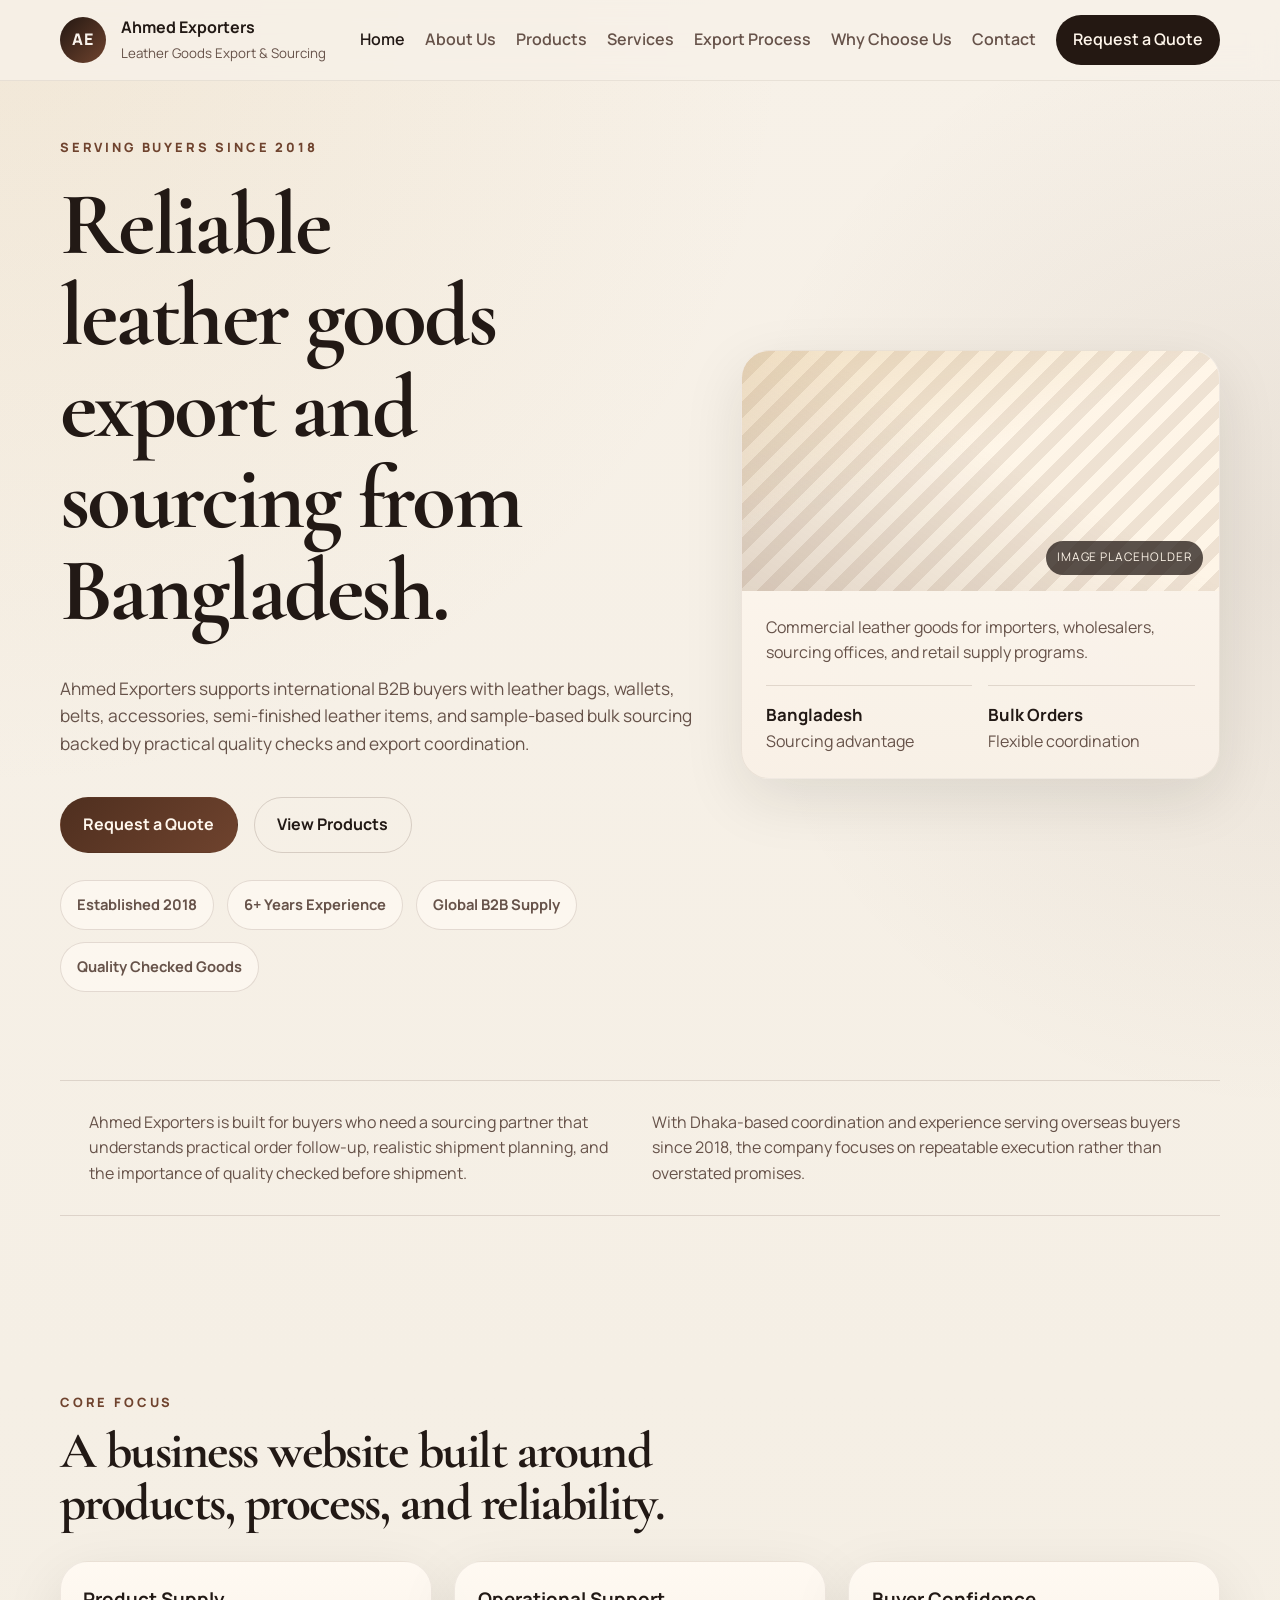
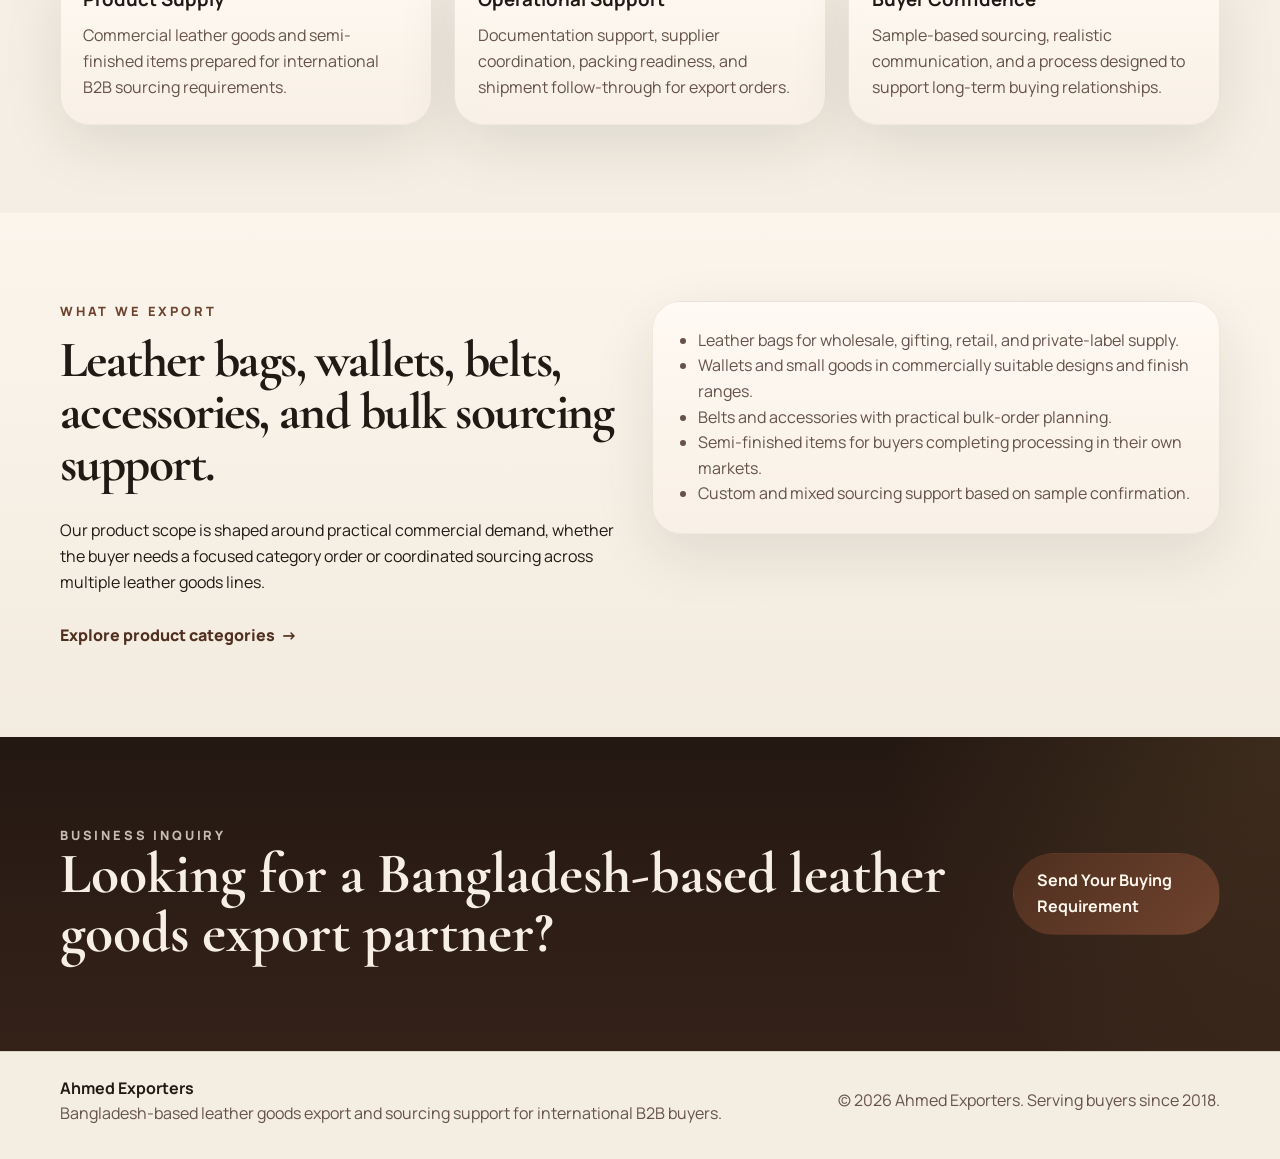
==== index.html @ f6dc3bef "initial commit" ====
<!DOCTYPE html>
<html lang="en">
<head>
  <meta charset="UTF-8">
  <meta name="viewport" content="width=device-width, initial-scale=1.0">
  <meta
    name="description"
    content="Ahmed Exporters is a Bangladesh-based leather goods export company serving international B2B buyers with sourcing, quality checks, and shipment coordination."
  >
  <title>Ahmed Exporters | Leather Goods Export Partner</title>
  <link rel="preconnect" href="https://fonts.googleapis.com">
  <link rel="preconnect" href="https://fonts.gstatic.com" crossorigin>
  <link href="https://fonts.googleapis.com/css2?family=Manrope:wght@400;500;600;700;800&family=Cormorant+Garamond:wght@600;700&display=swap" rel="stylesheet">
  <link rel="stylesheet" href="styles.css">
</head>
<body data-page="home">
  <a class="skip-link" href="#main">Skip to content</a>

  <header class="site-header">
    <div class="container header-inner">
      <a class="brand" href="index.html" aria-label="Ahmed Exporters home">
        <span class="brand-mark">AE</span>
        <span class="brand-text">
          <strong>Ahmed Exporters</strong>
          <small>Leather Goods Export &amp; Sourcing</small>
        </span>
      </a>

      <button class="nav-toggle" type="button" aria-expanded="false" aria-controls="site-nav">
        <span></span>
        <span></span>
        <span></span>
        <span class="sr-only">Toggle navigation</span>
      </button>

      <nav class="site-nav" id="site-nav" aria-label="Primary">
        <a data-nav="home" href="index.html">Home</a>
        <a data-nav="about" href="about.html">About Us</a>
        <a data-nav="products" href="products.html">Products</a>
        <a data-nav="services" href="services.html">Services</a>
        <a data-nav="process" href="process.html">Export Process</a>
        <a data-nav="why-us" href="why-us.html">Why Choose Us</a>
        <a data-nav="contact" href="contact.html">Contact</a>
        <a class="nav-cta" href="contact.html">Request a Quote</a>
      </nav>
    </div>
  </header>

  <main id="main">
    <section class="hero section">
      <div class="container hero-grid">
        <div class="hero-copy reveal">
          <p class="eyebrow">Serving buyers since 2018</p>
          <h1>Reliable leather goods export and sourcing from Bangladesh.</h1>
          <p class="hero-text">
            Ahmed Exporters supports international B2B buyers with leather bags, wallets, belts,
            accessories, semi-finished leather items, and sample-based bulk sourcing backed by
            practical quality checks and export coordination.
          </p>
          <div class="hero-actions">
            <a class="button button-primary" href="contact.html">Request a Quote</a>
            <a class="button button-secondary" href="products.html">View Products</a>
          </div>
          <ul class="trust-strip" aria-label="Trust indicators">
            <li>Established 2018</li>
            <li>6+ Years Experience</li>
            <li>Global B2B Supply</li>
            <li>Quality Checked Goods</li>
          </ul>
        </div>

        <div class="hero-visual reveal">
          <div class="showcase-card">
            <div class="showcase-media" role="img" aria-label="Placeholder image area for commercial leather bags and export-ready accessories"></div>
            <div class="showcase-content">
              <p>Commercial leather goods for importers, wholesalers, sourcing offices, and retail supply programs.</p>
              <div class="metric-row">
                <article>
                  <strong>Bangladesh</strong>
                  <span>Sourcing advantage</span>
                </article>
                <article>
                  <strong>Bulk Orders</strong>
                  <span>Flexible coordination</span>
                </article>
              </div>
            </div>
          </div>
        </div>
      </div>
    </section>

    <section class="section intro-band reveal">
      <div class="container intro-band-grid">
        <p>
          Ahmed Exporters is built for buyers who need a sourcing partner that understands practical
          order follow-up, realistic shipment planning, and the importance of quality checked before shipment.
        </p>
        <p>
          With Dhaka-based coordination and experience serving overseas buyers since 2018, the company
          focuses on repeatable execution rather than overstated promises.
        </p>
      </div>
    </section>

    <section class="section">
      <div class="container section-shell">
        <div class="section-heading reveal">
          <p class="eyebrow">Core Focus</p>
          <h2>A business website built around products, process, and reliability.</h2>
        </div>

        <div class="card-grid three-grid">
          <article class="reason-card reveal">
            <h3>Product Supply</h3>
            <p>Commercial leather goods and semi-finished items prepared for international B2B sourcing requirements.</p>
          </article>
          <article class="reason-card reveal">
            <h3>Operational Support</h3>
            <p>Documentation support, supplier coordination, packing readiness, and shipment follow-through for export orders.</p>
          </article>
          <article class="reason-card reveal">
            <h3>Buyer Confidence</h3>
            <p>Sample-based sourcing, realistic communication, and a process designed to support long-term buying relationships.</p>
          </article>
        </div>
      </div>
    </section>

    <section class="section section-accent">
      <div class="container split-feature">
        <div class="section-heading reveal">
          <p class="eyebrow">What We Export</p>
          <h2>Leather bags, wallets, belts, accessories, and bulk sourcing support.</h2>
          <p>
            Our product scope is shaped around practical commercial demand, whether the buyer needs a focused
            category order or coordinated sourcing across multiple leather goods lines.
          </p>
          <a class="text-link" href="products.html">Explore product categories</a>
        </div>

        <div class="panel reveal">
          <ul class="feature-list">
            <li>Leather bags for wholesale, gifting, retail, and private-label supply.</li>
            <li>Wallets and small goods in commercially suitable designs and finish ranges.</li>
            <li>Belts and accessories with practical bulk-order planning.</li>
            <li>Semi-finished items for buyers completing processing in their own markets.</li>
            <li>Custom and mixed sourcing support based on sample confirmation.</li>
          </ul>
        </div>
      </div>
    </section>

    <section class="section section-dark">
      <div class="container cta-band reveal">
        <div>
          <p class="eyebrow">Business Inquiry</p>
          <h2>Looking for a Bangladesh-based leather goods export partner?</h2>
        </div>
        <a class="button button-primary" href="contact.html">Send Your Buying Requirement</a>
      </div>
    </section>
  </main>

  <footer class="site-footer">
    <div class="container footer-inner">
      <div>
        <strong>Ahmed Exporters</strong>
        <p>Bangladesh-based leather goods export and sourcing support for international B2B buyers.</p>
      </div>
      <p>&copy; <span id="year"></span> Ahmed Exporters. Serving buyers since 2018.</p>
    </div>
  </footer>

  <script src="script.js"></script>
</body>
</html>
---- styles.css ----
:root {
  --bg: #f3ede2;
  --surface: #fbf7f0;
  --surface-strong: #fffaf3;
  --surface-dark: #241812;
  --surface-dark-2: #342219;
  --text: #221915;
  --muted: #665249;
  --line: rgba(72, 47, 33, 0.14);
  --line-strong: rgba(205, 169, 94, 0.35);
  --primary: #4f2f1f;
  --primary-2: #6f432e;
  --accent: #c9a15b;
  --accent-soft: rgba(201, 161, 91, 0.16);
  --shadow: 0 20px 60px rgba(34, 25, 21, 0.1);
  --radius-lg: 28px;
  --radius-md: 18px;
  --radius-sm: 12px;
  --container: min(1160px, calc(100vw - 2rem));
}

*,
*::before,
*::after {
  box-sizing: border-box;
}

html {
  scroll-behavior: smooth;
}

body {
  margin: 0;
  font-family: "Manrope", sans-serif;
  color: var(--text);
  background:
    radial-gradient(circle at top left, rgba(201, 161, 91, 0.12), transparent 26%),
    radial-gradient(circle at right 20%, rgba(79, 47, 31, 0.08), transparent 22%),
    linear-gradient(180deg, #f7f1e8 0%, var(--bg) 100%);
  line-height: 1.6;
}

img {
  max-width: 100%;
  display: block;
}

a {
  color: inherit;
  text-decoration: none;
}

button,
input,
textarea {
  font: inherit;
}

.skip-link,
.sr-only {
  position: absolute;
  width: 1px;
  height: 1px;
  padding: 0;
  margin: -1px;
  overflow: hidden;
  clip: rect(0, 0, 0, 0);
  white-space: nowrap;
  border: 0;
}

.skip-link:focus {
  width: auto;
  height: auto;
  margin: 1rem;
  padding: 0.75rem 1rem;
  clip: auto;
  background: var(--surface-dark);
  color: #fff;
  border-radius: 999px;
  z-index: 1000;
}

.container {
  width: var(--container);
  margin: 0 auto;
}

.section {
  padding: 5.5rem 0;
}

.section-shell {
  display: grid;
  gap: 2rem;
}

.section-heading {
  display: grid;
  gap: 0.75rem;
  max-width: 760px;
}

.section-heading h2,
.hero h1,
.service-highlight h3,
.contact-copy h2 {
  margin: 0;
  font-family: "Cormorant Garamond", serif;
  line-height: 1.02;
  letter-spacing: -0.03em;
}

.section-heading h2 {
  font-size: clamp(2.2rem, 4vw, 3.5rem);
}

.eyebrow {
  margin: 0;
  font-size: 0.8rem;
  letter-spacing: 0.22em;
  text-transform: uppercase;
  color: var(--primary-2);
  font-weight: 800;
}

.site-header {
  position: sticky;
  top: 0;
  z-index: 20;
  backdrop-filter: blur(14px);
  background: rgba(247, 241, 232, 0.82);
  border-bottom: 1px solid rgba(72, 47, 33, 0.08);
}

.header-inner {
  display: flex;
  align-items: center;
  justify-content: space-between;
  gap: 1rem;
  min-height: 5rem;
}

.brand {
  display: inline-flex;
  align-items: center;
  gap: 0.9rem;
}

.brand-mark {
  display: grid;
  place-items: center;
  width: 2.9rem;
  height: 2.9rem;
  border-radius: 50%;
  background: linear-gradient(135deg, var(--surface-dark), var(--primary-2));
  color: #f8f2eb;
  font-weight: 800;
  letter-spacing: 0.08em;
}

.brand-text {
  display: grid;
  gap: 0.15rem;
}

.brand-text strong {
  font-size: 1rem;
}

.brand-text small {
  color: var(--muted);
}

.site-nav {
  display: flex;
  align-items: center;
  gap: 1.25rem;
}

.site-nav a {
  color: var(--muted);
  font-weight: 600;
  transition: color 180ms ease, transform 180ms ease;
}

.site-nav a.is-active {
  color: var(--text);
}

.site-nav a:hover,
.site-nav a:focus-visible {
  color: var(--text);
  transform: translateY(-1px);
}

.nav-cta {
  padding: 0.78rem 1.05rem;
  border-radius: 999px;
  background: var(--surface-dark);
  color: #fff6eb !important;
}

.nav-toggle {
  display: none;
  border: 0;
  background: transparent;
  padding: 0.35rem;
  cursor: pointer;
}

.nav-toggle span:not(.sr-only) {
  display: block;
  width: 1.5rem;
  height: 2px;
  margin: 0.3rem 0;
  background: var(--surface-dark);
}

.hero {
  padding-top: 3.5rem;
}

.page-hero {
  padding-top: 3rem;
}

.page-hero-inner {
  max-width: 820px;
  display: grid;
  gap: 1rem;
}

.page-hero h1 {
  margin: 0;
  font-family: "Cormorant Garamond", serif;
  font-size: clamp(3rem, 6vw, 5rem);
  line-height: 1.04;
  letter-spacing: -0.03em;
}

.page-hero p:last-child {
  margin: 0;
  color: var(--muted);
  font-size: 1.06rem;
}

.hero-grid {
  display: grid;
  grid-template-columns: 1.15fr 0.85fr;
  gap: 2rem;
  align-items: center;
}

.hero-copy {
  display: grid;
  gap: 1.35rem;
}

.hero h1 {
  font-size: clamp(3.2rem, 7vw, 5.9rem);
  max-width: 11ch;
}

.hero-text {
  max-width: 62ch;
  font-size: 1.08rem;
  color: var(--muted);
}

.hero-actions {
  display: flex;
  flex-wrap: wrap;
  gap: 1rem;
}

.button {
  display: inline-flex;
  align-items: center;
  justify-content: center;
  min-height: 3.35rem;
  padding: 0.9rem 1.4rem;
  border-radius: 999px;
  border: 1px solid transparent;
  font-weight: 700;
  transition: transform 180ms ease, box-shadow 180ms ease, background 180ms ease, color 180ms ease, border-color 180ms ease;
}

.button:hover,
.button:focus-visible {
  transform: translateY(-2px);
  box-shadow: 0 14px 30px rgba(34, 25, 21, 0.12);
}

.button-primary {
  background: linear-gradient(135deg, var(--primary), var(--primary-2));
  color: #fff7ed;
}

.button-secondary {
  background: transparent;
  color: var(--text);
  border-color: rgba(72, 47, 33, 0.18);
}

.button-secondary:hover,
.button-secondary:focus-visible {
  background: rgba(255, 250, 243, 0.7);
}

.trust-strip {
  display: flex;
  flex-wrap: wrap;
  gap: 0.8rem;
  list-style: none;
  padding: 0;
  margin: 0.35rem 0 0;
}

.trust-strip li {
  padding: 0.75rem 1rem;
  border: 1px solid var(--line);
  border-radius: 999px;
  background: rgba(255, 250, 243, 0.7);
  color: var(--muted);
  font-weight: 700;
  font-size: 0.92rem;
}

.showcase-card,
.panel,
.info-card,
.service-highlight,
.reason-card,
.timeline-step,
.contact-form {
  background: linear-gradient(180deg, rgba(255, 250, 243, 0.92), rgba(248, 240, 230, 0.92));
  border: 1px solid rgba(72, 47, 33, 0.08);
  border-radius: var(--radius-lg);
  box-shadow: var(--shadow);
}

.showcase-card {
  overflow: hidden;
}

.showcase-media,
.card-media {
  min-height: 240px;
  background:
    linear-gradient(160deg, rgba(201, 161, 91, 0.26), transparent 45%),
    linear-gradient(30deg, rgba(79, 47, 31, 0.16), transparent 55%),
    repeating-linear-gradient(
      135deg,
      rgba(255, 245, 230, 0.82),
      rgba(255, 245, 230, 0.82) 12px,
      rgba(235, 221, 204, 0.82) 12px,
      rgba(235, 221, 204, 0.82) 24px
    );
  position: relative;
}

.showcase-media::after,
.card-media::after {
  content: "Image placeholder";
  position: absolute;
  right: 1rem;
  bottom: 1rem;
  padding: 0.45rem 0.7rem;
  border-radius: 999px;
  background: rgba(34, 25, 21, 0.74);
  color: #fdf4e8;
  font-size: 0.74rem;
  letter-spacing: 0.08em;
  text-transform: uppercase;
}

.showcase-content {
  padding: 1.5rem;
  display: grid;
  gap: 1.2rem;
}

.showcase-content p {
  margin: 0;
  color: var(--muted);
}

.metric-row {
  display: grid;
  grid-template-columns: repeat(2, minmax(0, 1fr));
  gap: 1rem;
}

.metric-row article {
  padding-top: 1rem;
  border-top: 1px solid var(--line);
}

.metric-row strong,
.timeline-step span,
.contact-details h3,
.info-card h3,
.service-item h3,
.reason-card h3,
.panel h3 {
  display: block;
}

.metric-row strong {
  font-size: 1.05rem;
}

.metric-row span {
  color: var(--muted);
}

.intro-band {
  padding-top: 0;
}

.intro-band-grid {
  display: grid;
  grid-template-columns: repeat(2, minmax(0, 1fr));
  gap: 1.5rem;
  padding: 1.8rem;
  border-top: 1px solid var(--line);
  border-bottom: 1px solid var(--line);
}

.intro-band p,
.panel p,
.info-card p,
.service-item p,
.service-highlight p,
.reason-card p,
.timeline-step p,
.contact-copy p,
.contact-details p {
  margin: 0;
  color: var(--muted);
}

.about-grid,
.card-grid,
.contact-grid {
  display: grid;
  gap: 1.4rem;
}

.three-grid {
  grid-template-columns: repeat(3, minmax(0, 1fr));
}

.about-grid {
  grid-template-columns: 1.1fr 0.9fr 0.85fr;
}

.panel {
  padding: 1.6rem;
}

.feature-list {
  margin: 0;
  padding-left: 1.2rem;
  color: var(--muted);
}

.section-accent {
  background: linear-gradient(180deg, rgba(255, 249, 241, 0.65), rgba(241, 231, 217, 0.4));
}

.products-grid,
.six-grid {
  grid-template-columns: repeat(3, minmax(0, 1fr));
}

.info-card,
.reason-card {
  overflow: hidden;
}

.info-card h3,
.info-card p,
.reason-card h3,
.reason-card p {
  padding-left: 1.4rem;
  padding-right: 1.4rem;
}

.info-card h3,
.reason-card h3 {
  margin: 1.4rem 0 0.55rem;
}

.info-card p,
.reason-card p {
  padding-bottom: 1.5rem;
}

.services-layout {
  display: grid;
  grid-template-columns: 1.15fr 0.85fr;
  gap: 1.5rem;
  align-items: start;
}

.split-feature {
  display: grid;
  grid-template-columns: repeat(2, minmax(0, 1fr));
  gap: 1.5rem;
  align-items: start;
}

.services-list {
  display: grid;
  gap: 1rem;
}

.service-item {
  padding: 1.4rem 1.5rem;
  border-left: 3px solid var(--accent);
  background: rgba(255, 250, 243, 0.54);
  border-radius: var(--radius-md);
}

.service-item h3 {
  margin: 0 0 0.45rem;
}

.service-highlight {
  padding: 1.8rem;
  position: sticky;
  top: 6.5rem;
  background:
    linear-gradient(160deg, rgba(201, 161, 91, 0.1), transparent 42%),
    linear-gradient(180deg, rgba(255, 250, 243, 0.95), rgba(248, 240, 230, 0.95));
}

.service-highlight h3 {
  font-size: clamp(2rem, 4vw, 2.8rem);
  margin: 0;
}

.text-link {
  display: inline-flex;
  align-items: center;
  gap: 0.35rem;
  color: var(--primary);
  font-weight: 800;
}

.text-link::after {
  content: "\2192";
}

.section-dark {
  background:
    radial-gradient(circle at top right, rgba(201, 161, 91, 0.14), transparent 30%),
    linear-gradient(180deg, var(--surface-dark), var(--surface-dark-2));
  color: #f7efe5;
}

.section-dark .eyebrow,
.section-dark p,
.section-dark .reason-card p {
  color: rgba(247, 239, 229, 0.76);
}

.section-dark .reason-card {
  background: rgba(255, 249, 241, 0.06);
  border-color: rgba(255, 249, 241, 0.08);
  box-shadow: none;
}

.cta-band {
  display: flex;
  align-items: center;
  justify-content: space-between;
  gap: 1.5rem;
}

.cta-band h2 {
  margin: 0;
  font-family: "Cormorant Garamond", serif;
  font-size: clamp(2.2rem, 4.5vw, 3.6rem);
  line-height: 1.02;
}

.timeline {
  display: grid;
  grid-template-columns: repeat(3, minmax(0, 1fr));
  gap: 1.25rem;
}

.timeline-step {
  padding: 1.6rem;
  position: relative;
  isolation: isolate;
}

.timeline-step::before {
  content: "";
  position: absolute;
  inset: 0;
  border-radius: inherit;
  padding: 1px;
  background: linear-gradient(160deg, rgba(201, 161, 91, 0.4), transparent 38%);
  -webkit-mask:
    linear-gradient(#fff 0 0) content-box,
    linear-gradient(#fff 0 0);
  -webkit-mask-composite: xor;
          mask-composite: exclude;
  pointer-events: none;
}

.timeline-step span {
  font-size: 0.82rem;
  font-weight: 800;
  letter-spacing: 0.22em;
  color: var(--primary-2);
  margin-bottom: 0.85rem;
}

.timeline-step h3,
.contact-copy h2 {
  margin: 0 0 0.5rem;
}

.section-contact {
  padding-bottom: 6rem;
}

.contact-grid {
  grid-template-columns: 0.95fr 1.05fr;
  align-items: start;
  gap: 1.6rem;
}

.contact-copy {
  display: grid;
  gap: 1rem;
}

.contact-copy h2 {
  font-size: clamp(2.4rem, 4.8vw, 4rem);
}

.contact-details {
  display: grid;
  gap: 1rem;
  margin-top: 1rem;
}

.contact-details article {
  padding: 1rem 0;
  border-bottom: 1px solid var(--line);
}

.contact-details h3 {
  margin: 0 0 0.25rem;
  font-size: 0.82rem;
  letter-spacing: 0.18em;
  text-transform: uppercase;
  color: var(--primary-2);
}

.contact-form {
  padding: 1.5rem;
  display: grid;
  gap: 1rem;
}

.contact-form label {
  display: grid;
  gap: 0.45rem;
  font-weight: 700;
}

.contact-form input,
.contact-form textarea {
  width: 100%;
  border: 1px solid rgba(72, 47, 33, 0.12);
  border-radius: 14px;
  background: rgba(255, 255, 255, 0.7);
  padding: 0.95rem 1rem;
  color: var(--text);
  transition: border-color 180ms ease, box-shadow 180ms ease, background 180ms ease;
}

.contact-form input:focus,
.contact-form textarea:focus {
  outline: none;
  border-color: var(--accent);
  box-shadow: 0 0 0 4px rgba(201, 161, 91, 0.14);
  background: #fffefc;
}

.form-note {
  min-height: 1.5rem;
  font-size: 0.94rem;
  color: var(--primary-2);
}

.site-footer {
  border-top: 1px solid var(--line);
  padding: 1.5rem 0 2rem;
}

.footer-inner {
  display: flex;
  align-items: center;
  justify-content: space-between;
  gap: 1rem;
}

.footer-inner p {
  margin: 0;
  color: var(--muted);
}

.reveal {
  opacity: 0;
  transform: translateY(24px);
  transition: opacity 700ms ease, transform 700ms ease;
}

.reveal.is-visible {
  opacity: 1;
  transform: translateY(0);
}

@media (max-width: 1024px) {
  .hero-grid,
  .services-layout,
  .contact-grid,
  .about-grid,
  .products-grid,
  .six-grid,
  .timeline {
    grid-template-columns: repeat(2, minmax(0, 1fr));
  }

  .about-grid article:first-child,
  .service-highlight,
  .contact-copy {
    grid-column: 1 / -1;
  }

  .three-grid,
  .split-feature {
    grid-template-columns: 1fr;
  }

  .service-highlight {
    position: static;
  }
}

@media (max-width: 760px) {
  .section {
    padding: 4.5rem 0;
  }

  .header-inner {
    min-height: 4.5rem;
  }

  .nav-toggle {
    display: inline-block;
    z-index: 30;
  }

  .site-nav {
    position: absolute;
    top: calc(100% + 0.4rem);
    left: 1rem;
    right: 1rem;
    display: grid;
    gap: 0.3rem;
    padding: 1rem;
    border-radius: 22px;
    background: rgba(255, 249, 241, 0.96);
    border: 1px solid rgba(72, 47, 33, 0.08);
    box-shadow: var(--shadow);
    opacity: 0;
    visibility: hidden;
    transform: translateY(-10px);
    transition: opacity 180ms ease, transform 180ms ease, visibility 180ms ease;
  }

  .site-nav.is-open {
    opacity: 1;
    visibility: visible;
    transform: translateY(0);
  }

  .site-nav a {
    padding: 0.75rem 0.25rem;
  }

  .hero-grid,
  .intro-band-grid,
  .services-layout,
  .contact-grid,
  .about-grid,
  .products-grid,
  .three-grid,
  .split-feature,
  .six-grid,
  .timeline,
  .footer-inner,
  .metric-row {
    grid-template-columns: 1fr;
  }

  .cta-band {
    display: grid;
  }

  .footer-inner {
    display: grid;
  }

  .hero {
    padding-top: 2rem;
  }

  .hero h1 {
    max-width: 13ch;
  }
}

@media (prefers-reduced-motion: reduce) {
  html {
    scroll-behavior: auto;
  }

  *,
  *::before,
  *::after {
    animation-duration: 0.01ms !important;
    animation-iteration-count: 1 !important;
    transition-duration: 0.01ms !important;
  }

  .reveal {
    opacity: 1;
    transform: none;
  }
}
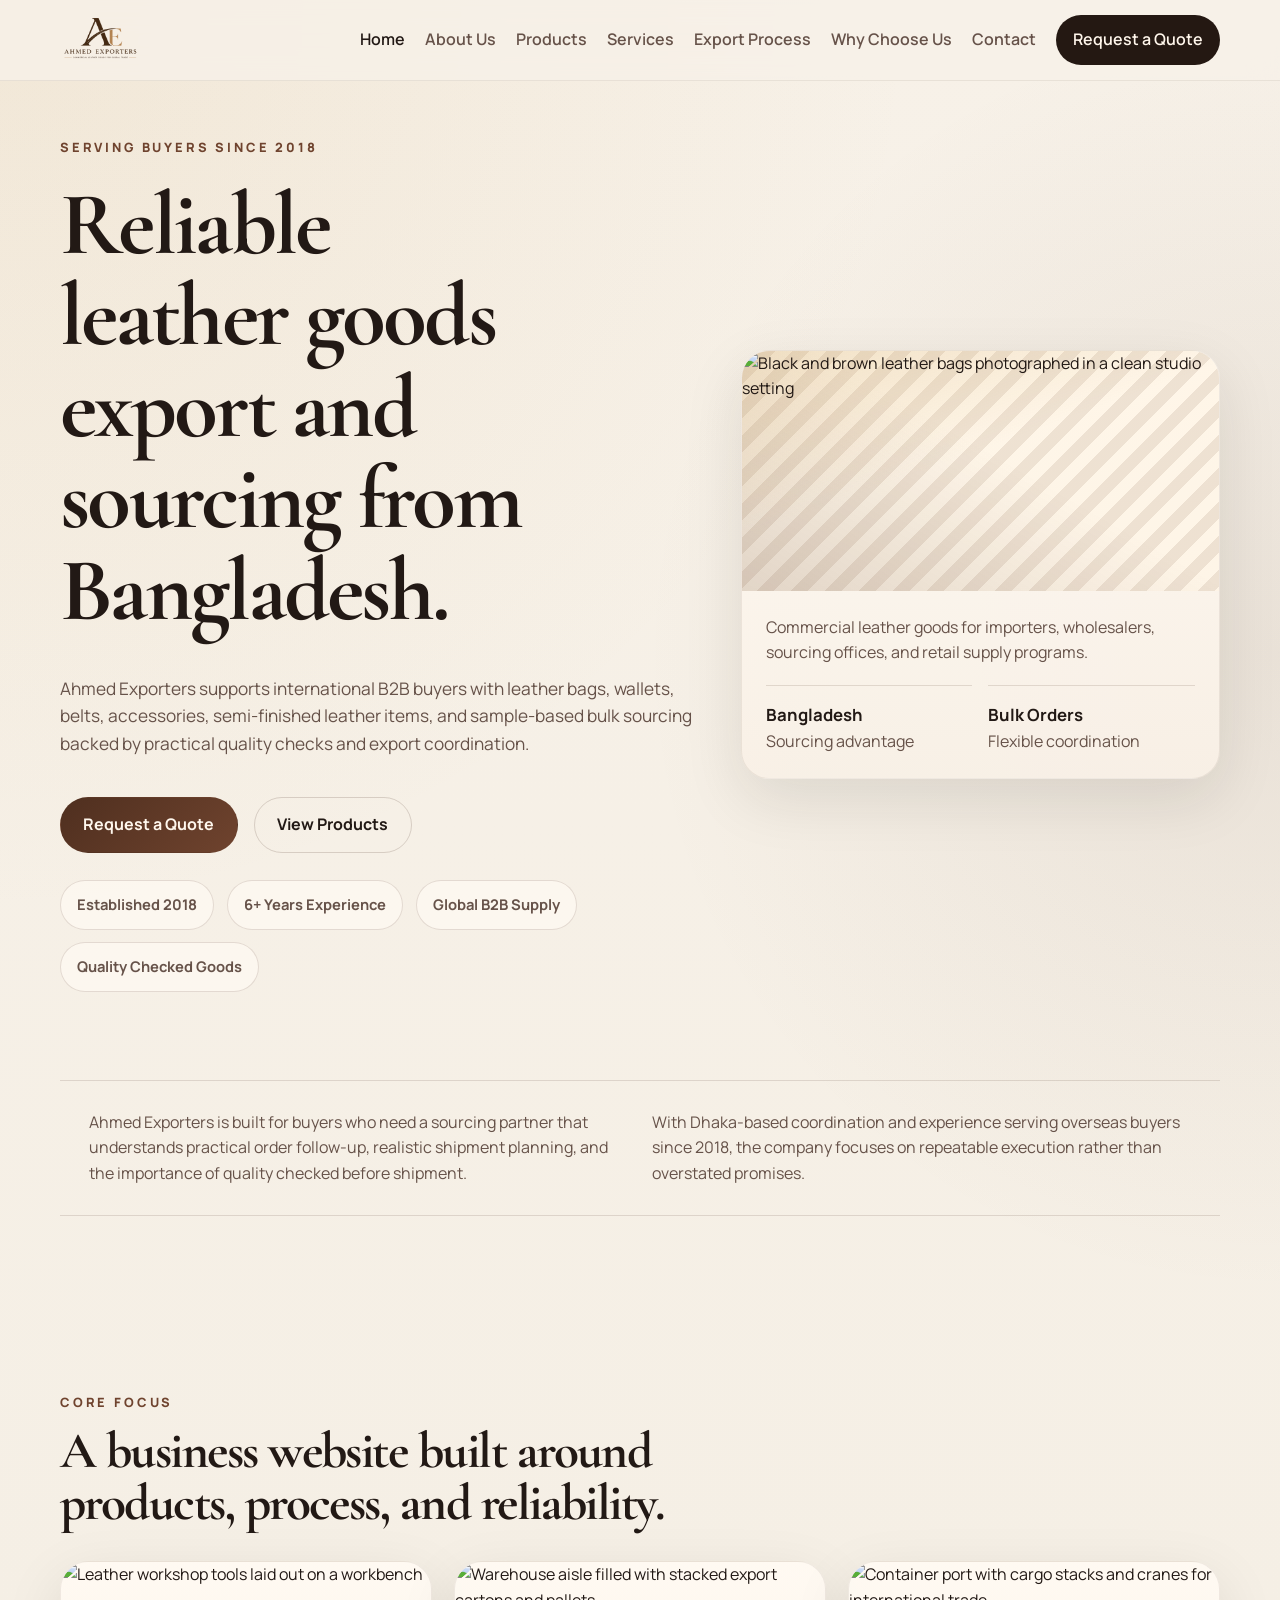
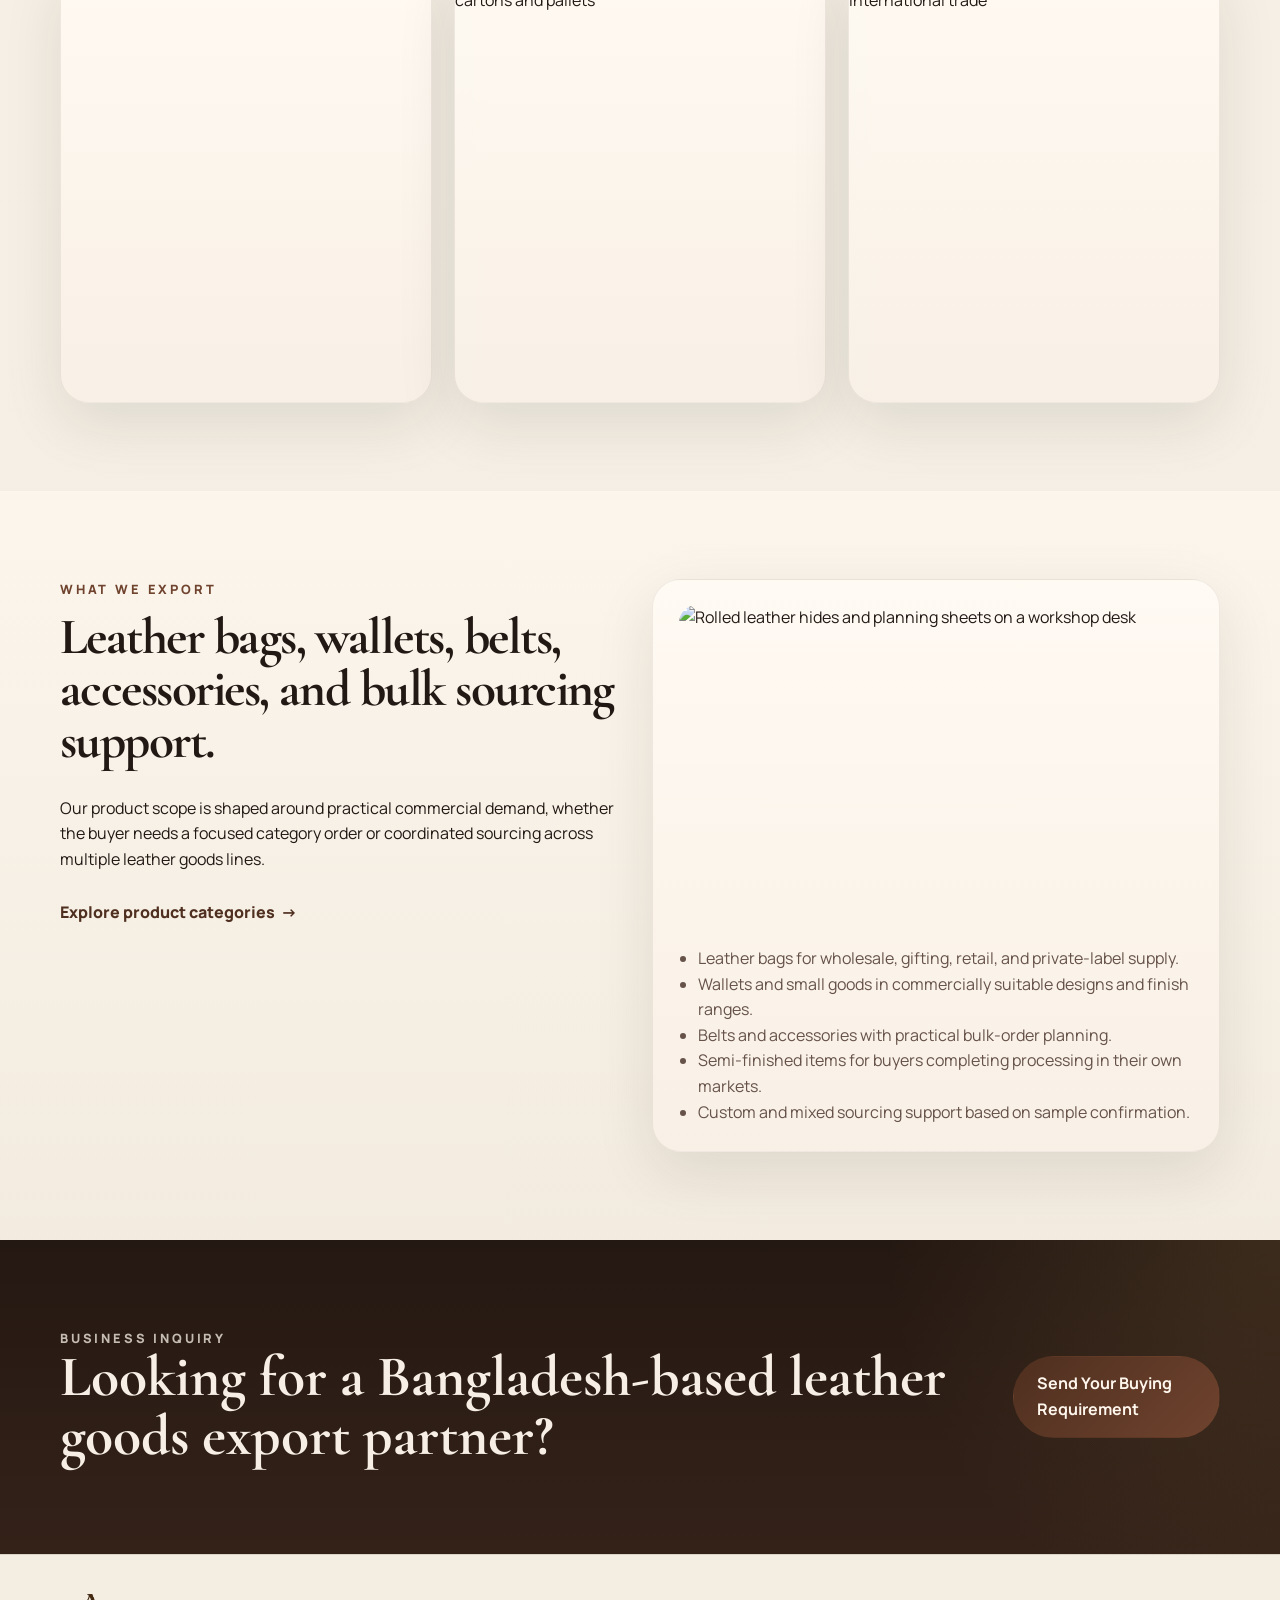
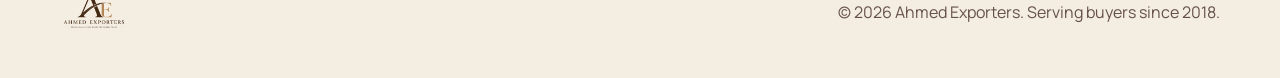
==== commit fefca685: "update content and add logo" ====
--- a/index.html
+++ b/index.html
@@ -11,6 +11,7 @@
   <link rel="preconnect" href="https://fonts.googleapis.com">
   <link rel="preconnect" href="https://fonts.gstatic.com" crossorigin>
   <link href="https://fonts.googleapis.com/css2?family=Manrope:wght@400;500;600;700;800&family=Cormorant+Garamond:wght@600;700&display=swap" rel="stylesheet">
+  <link rel="icon" type="image/png" href="ahmed-exporters-logo.png">
   <link rel="stylesheet" href="styles.css">
 </head>
 <body data-page="home">
@@ -19,11 +20,7 @@
   <header class="site-header">
     <div class="container header-inner">
       <a class="brand" href="index.html" aria-label="Ahmed Exporters home">
-        <span class="brand-mark">AE</span>
-        <span class="brand-text">
-          <strong>Ahmed Exporters</strong>
-          <small>Leather Goods Export &amp; Sourcing</small>
-        </span>
+        <img class="brand-logo" src="ahmed-exporters-logo.png" alt="Ahmed Exporters logo">
       </a>
 
       <button class="nav-toggle" type="button" aria-expanded="false" aria-controls="site-nav">
@@ -71,7 +68,21 @@
 
         <div class="hero-visual reveal">
           <div class="showcase-card">
-            <div class="showcase-media" role="img" aria-label="Placeholder image area for commercial leather bags and export-ready accessories"></div>
+            <div class="showcase-media">
+              <img
+                class="media-image"
+                src="https://images.pexels.com/photos/27046147/pexels-photo-27046147.jpeg?auto=compress&cs=tinysrgb&w=1200"
+                srcset="
+                  https://images.pexels.com/photos/27046147/pexels-photo-27046147.jpeg?auto=compress&cs=tinysrgb&w=640 640w,
+                  https://images.pexels.com/photos/27046147/pexels-photo-27046147.jpeg?auto=compress&cs=tinysrgb&w=900 900w,
+                  https://images.pexels.com/photos/27046147/pexels-photo-27046147.jpeg?auto=compress&cs=tinysrgb&w=1200 1200w
+                "
+                sizes="(max-width: 760px) 100vw, 40vw"
+                alt="Black and brown leather bags photographed in a clean studio setting"
+                loading="eager"
+                decoding="async"
+              >
+            </div>
             <div class="showcase-content">
               <p>Commercial leather goods for importers, wholesalers, sourcing offices, and retail supply programs.</p>
               <div class="metric-row">
@@ -112,14 +123,50 @@
 
         <div class="card-grid three-grid">
           <article class="reason-card reveal">
+            <img
+              class="card-photo"
+              src="https://images.pexels.com/photos/6653239/pexels-photo-6653239.jpeg?auto=compress&cs=tinysrgb&w=900"
+              srcset="
+                https://images.pexels.com/photos/6653239/pexels-photo-6653239.jpeg?auto=compress&cs=tinysrgb&w=540 540w,
+                https://images.pexels.com/photos/6653239/pexels-photo-6653239.jpeg?auto=compress&cs=tinysrgb&w=900 900w
+              "
+              sizes="(max-width: 760px) 100vw, 30vw"
+              alt="Leather workshop tools laid out on a workbench"
+              loading="lazy"
+              decoding="async"
+            >
             <h3>Product Supply</h3>
             <p>Commercial leather goods and semi-finished items prepared for international B2B sourcing requirements.</p>
           </article>
           <article class="reason-card reveal">
+            <img
+              class="card-photo"
+              src="https://images.pexels.com/photos/5156696/pexels-photo-5156696.jpeg?auto=compress&cs=tinysrgb&w=900"
+              srcset="
+                https://images.pexels.com/photos/5156696/pexels-photo-5156696.jpeg?auto=compress&cs=tinysrgb&w=540 540w,
+                https://images.pexels.com/photos/5156696/pexels-photo-5156696.jpeg?auto=compress&cs=tinysrgb&w=900 900w
+              "
+              sizes="(max-width: 760px) 100vw, 30vw"
+              alt="Warehouse aisle filled with stacked export cartons and pallets"
+              loading="lazy"
+              decoding="async"
+            >
             <h3>Operational Support</h3>
             <p>Documentation support, supplier coordination, packing readiness, and shipment follow-through for export orders.</p>
           </article>
           <article class="reason-card reveal">
+            <img
+              class="card-photo"
+              src="https://images.pexels.com/photos/9211513/pexels-photo-9211513.jpeg?auto=compress&cs=tinysrgb&w=900"
+              srcset="
+                https://images.pexels.com/photos/9211513/pexels-photo-9211513.jpeg?auto=compress&cs=tinysrgb&w=540 540w,
+                https://images.pexels.com/photos/9211513/pexels-photo-9211513.jpeg?auto=compress&cs=tinysrgb&w=900 900w
+              "
+              sizes="(max-width: 760px) 100vw, 30vw"
+              alt="Container port with cargo stacks and cranes for international trade"
+              loading="lazy"
+              decoding="async"
+            >
             <h3>Buyer Confidence</h3>
             <p>Sample-based sourcing, realistic communication, and a process designed to support long-term buying relationships.</p>
           </article>
@@ -140,6 +187,18 @@
         </div>
 
         <div class="panel reveal">
+          <img
+            class="panel-photo"
+            src="https://images.pexels.com/photos/5962631/pexels-photo-5962631.jpeg?auto=compress&cs=tinysrgb&w=1000"
+            srcset="
+              https://images.pexels.com/photos/5962631/pexels-photo-5962631.jpeg?auto=compress&cs=tinysrgb&w=600 600w,
+              https://images.pexels.com/photos/5962631/pexels-photo-5962631.jpeg?auto=compress&cs=tinysrgb&w=1000 1000w
+            "
+            sizes="(max-width: 760px) 100vw, 45vw"
+            alt="Rolled leather hides and planning sheets on a workshop desk"
+            loading="lazy"
+            decoding="async"
+          >
           <ul class="feature-list">
             <li>Leather bags for wholesale, gifting, retail, and private-label supply.</li>
             <li>Wallets and small goods in commercially suitable designs and finish ranges.</li>
@@ -164,10 +223,9 @@
 
   <footer class="site-footer">
     <div class="container footer-inner">
-      <div>
-        <strong>Ahmed Exporters</strong>
-        <p>Bangladesh-based leather goods export and sourcing support for international B2B buyers.</p>
-      </div>
+      <a class="footer-brand" href="index.html" aria-label="Ahmed Exporters home">
+        <img class="footer-logo" src="ahmed-exporters-logo.png" alt="Ahmed Exporters logo">
+      </a>
       <p>&copy; <span id="year"></span> Ahmed Exporters. Serving buyers since 2018.</p>
     </div>
   </footer>
--- a/styles.css
+++ b/styles.css
@@ -144,32 +144,30 @@
 .brand {
   display: inline-flex;
   align-items: center;
-  gap: 0.9rem;
-}
-
-.brand-mark {
-  display: grid;
-  place-items: center;
-  width: 2.9rem;
-  height: 2.9rem;
-  border-radius: 50%;
-  background: linear-gradient(135deg, var(--surface-dark), var(--primary-2));
-  color: #f8f2eb;
-  font-weight: 800;
-  letter-spacing: 0.08em;
-}
-
-.brand-text {
-  display: grid;
-  gap: 0.15rem;
-}
-
-.brand-text strong {
-  font-size: 1rem;
-}
-
-.brand-text small {
-  color: var(--muted);
+  flex: 0 0 auto;
+}
+
+.brand-logo {
+  display: block;
+  width: auto;
+  height: 5rem;
+  max-width: min(320px, 38vw);
+  object-fit: contain;
+  object-position: left center;
+}
+
+.footer-brand {
+  display: inline-flex;
+  align-items: center;
+}
+
+.footer-logo {
+  display: block;
+  width: auto;
+  height: 4.2rem;
+  max-width: min(280px, 42vw);
+  object-fit: contain;
+  object-position: left center;
 }
 
 .site-nav {
@@ -229,6 +227,13 @@
   max-width: 820px;
   display: grid;
   gap: 1rem;
+}
+
+.page-hero-grid {
+  display: grid;
+  grid-template-columns: 1fr minmax(280px, 460px);
+  gap: 2rem;
+  align-items: center;
 }
 
 .page-hero h1 {
@@ -360,19 +365,42 @@
   position: relative;
 }
 
-.showcase-media::after,
-.card-media::after {
-  content: "Image placeholder";
-  position: absolute;
-  right: 1rem;
-  bottom: 1rem;
-  padding: 0.45rem 0.7rem;
-  border-radius: 999px;
-  background: rgba(34, 25, 21, 0.74);
-  color: #fdf4e8;
-  font-size: 0.74rem;
-  letter-spacing: 0.08em;
-  text-transform: uppercase;
+.media-image,
+.card-media-image,
+.card-photo,
+.panel-photo {
+  display: block;
+  width: 100%;
+  height: 100%;
+  object-fit: cover;
+}
+
+.card-media-image,
+.card-photo {
+  aspect-ratio: 4 / 3;
+}
+
+.panel-photo {
+  aspect-ratio: 16 / 10;
+  border-radius: 18px;
+  margin-bottom: 1.2rem;
+}
+
+.media-frame {
+  margin: 0;
+  border-radius: var(--radius-lg);
+  overflow: hidden;
+  background: linear-gradient(180deg, rgba(255, 250, 243, 0.92), rgba(248, 240, 230, 0.92));
+  border: 1px solid rgba(72, 47, 33, 0.08);
+  box-shadow: var(--shadow);
+}
+
+.media-frame .media-image {
+  aspect-ratio: 4 / 3;
+}
+
+.showcase-media .media-image {
+  min-height: 240px;
 }
 
 .showcase-content {
@@ -732,6 +760,7 @@
 
 @media (max-width: 1024px) {
   .hero-grid,
+  .page-hero-grid,
   .services-layout,
   .contact-grid,
   .about-grid,
@@ -764,6 +793,16 @@
 
   .header-inner {
     min-height: 4.5rem;
+  }
+
+  .brand-logo {
+    height: 3.65rem;
+    max-width: 200px;
+  }
+
+  .footer-logo {
+    height: 3.5rem;
+    max-width: 220px;
   }
 
   .nav-toggle {
@@ -800,6 +839,7 @@
   }
 
   .hero-grid,
+  .page-hero-grid,
   .intro-band-grid,
   .services-layout,
   .contact-grid,
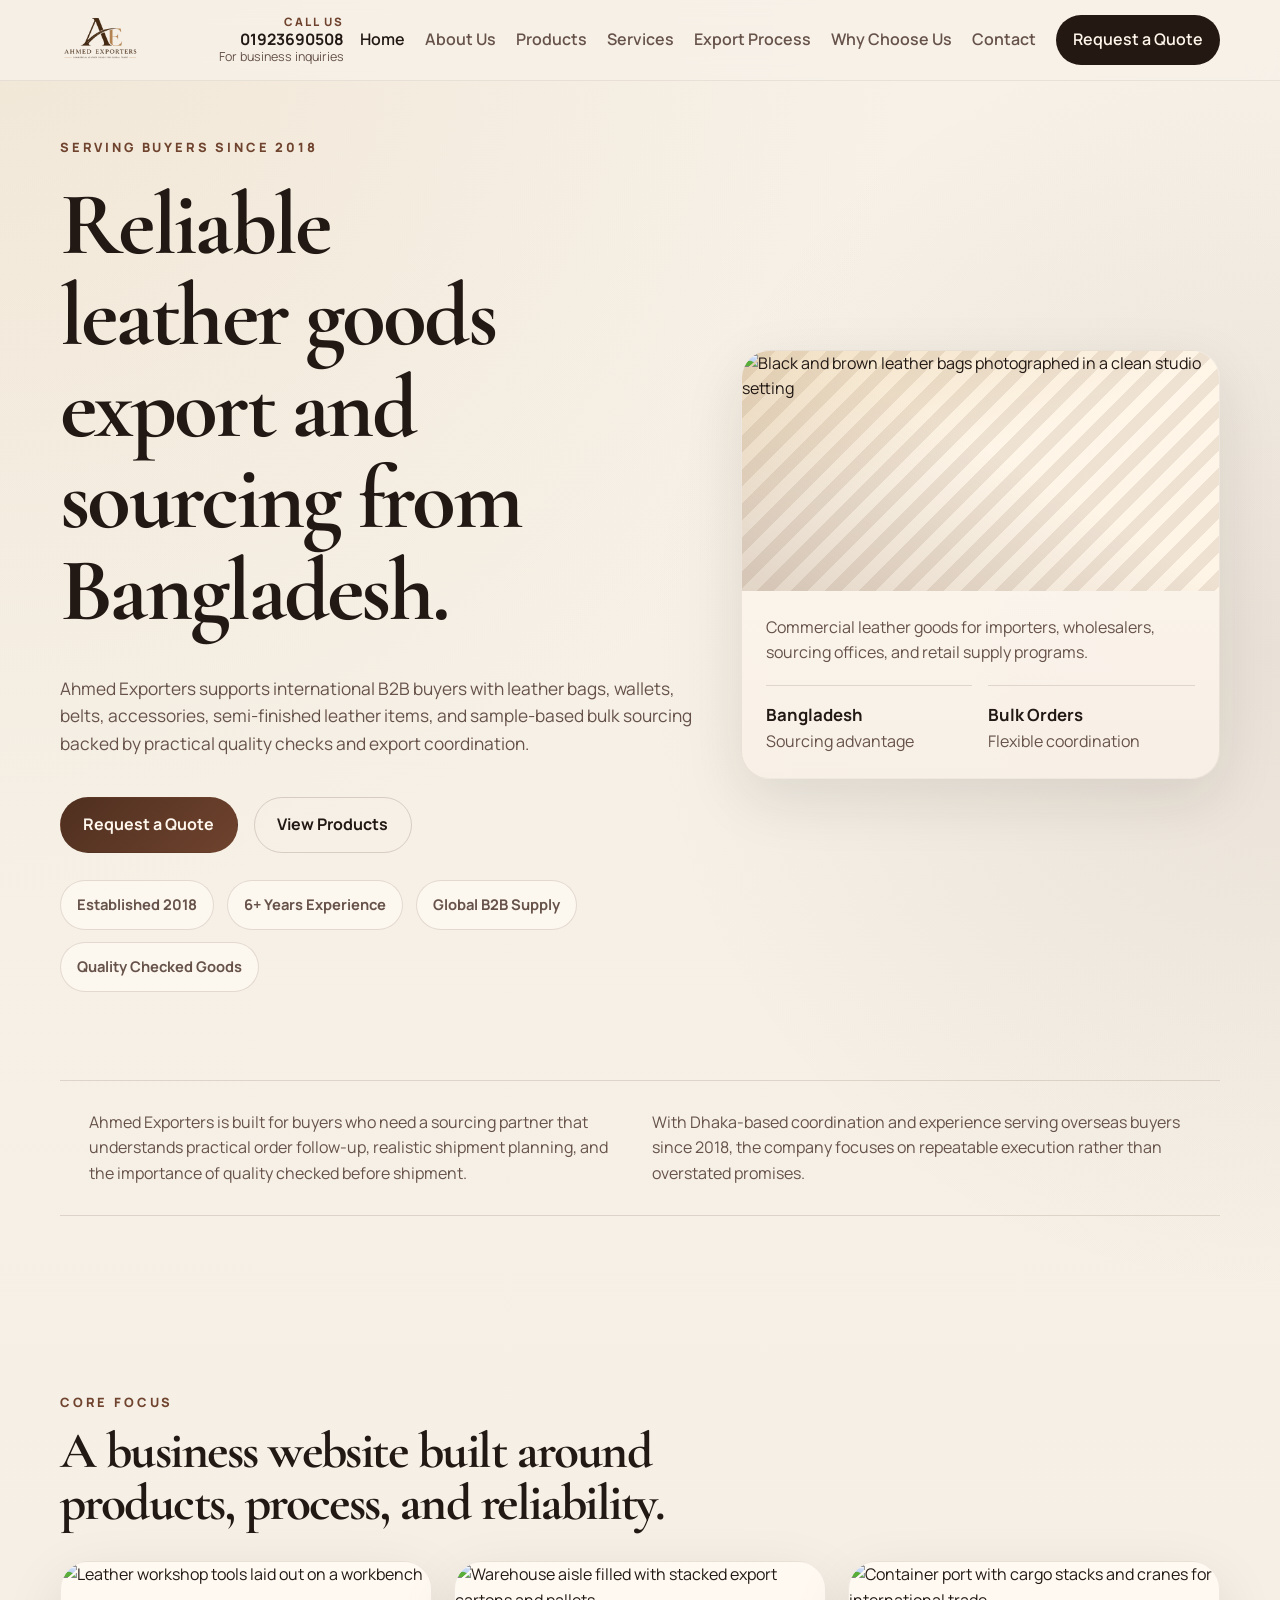
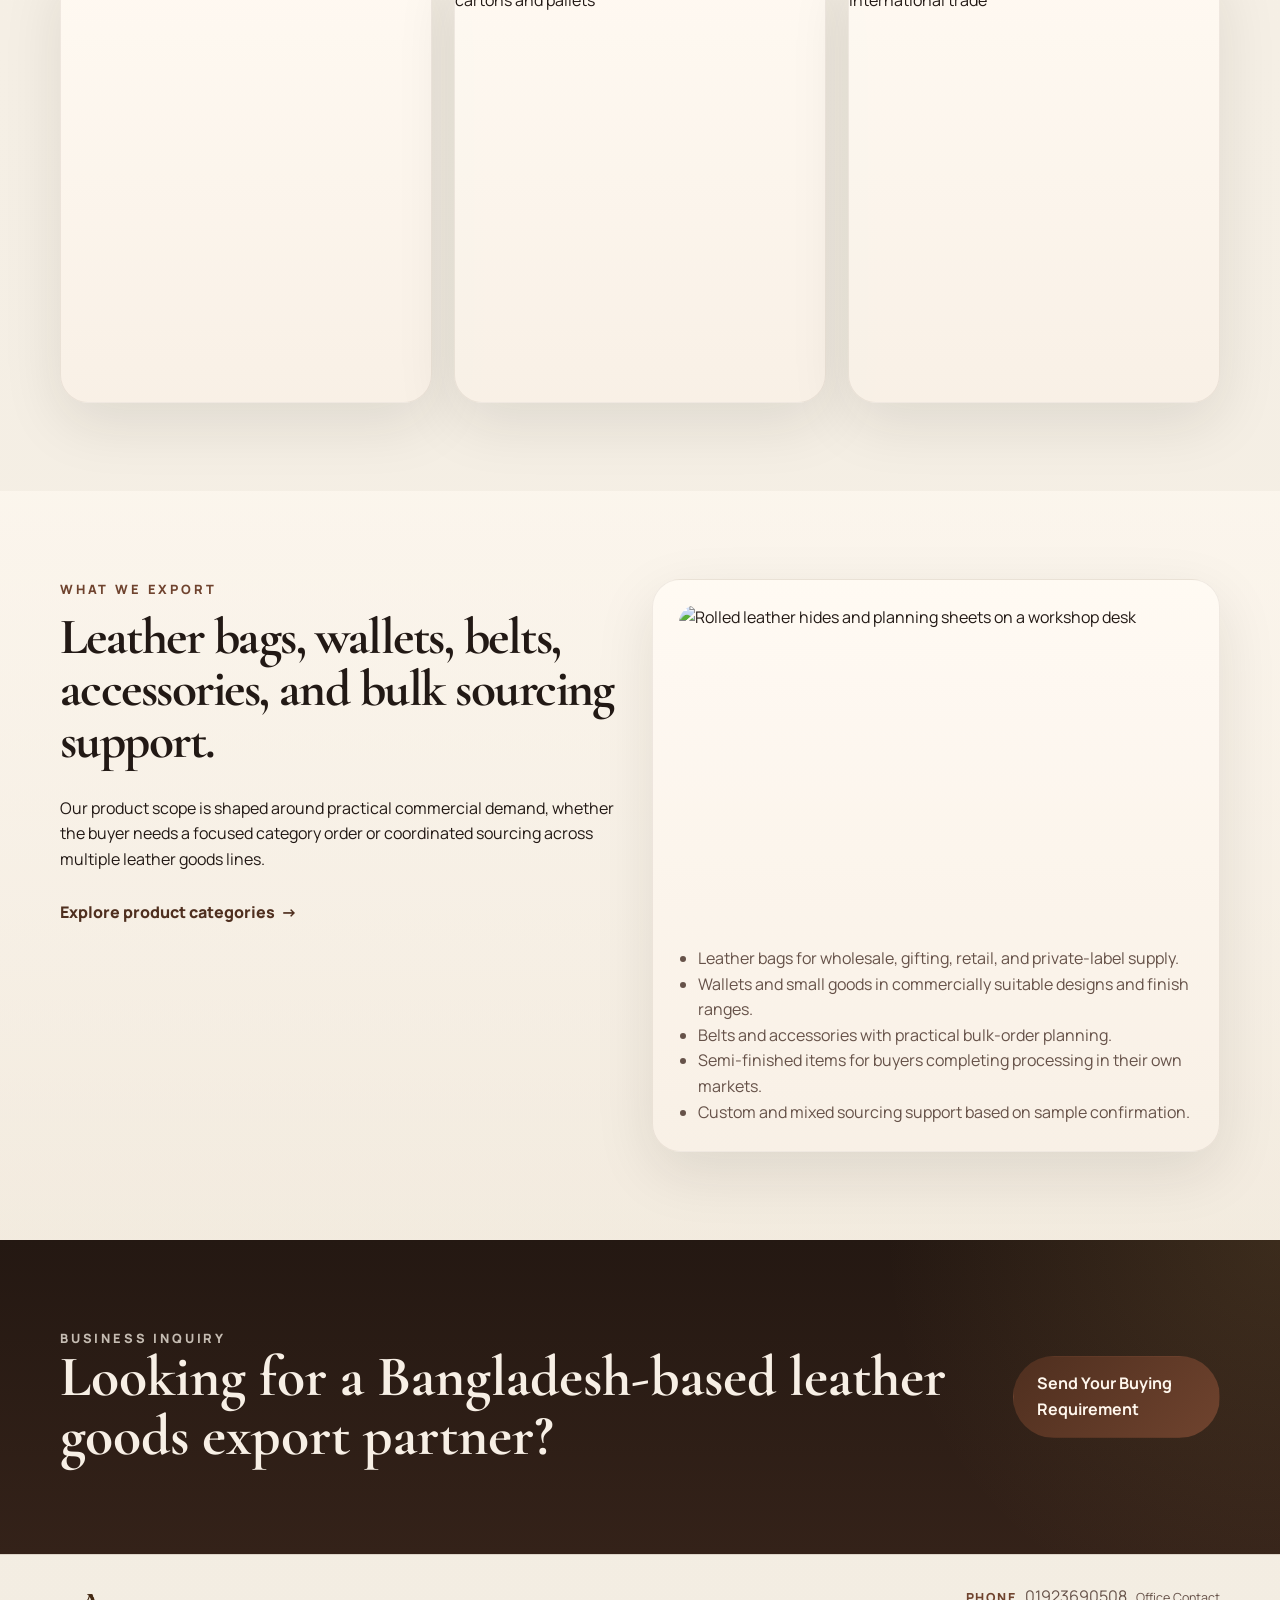
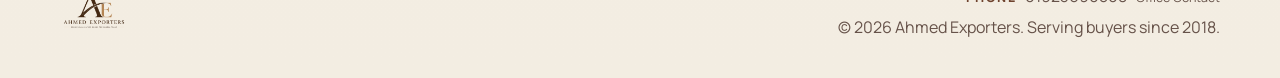
==== commit dbb9716b: "fix: update content and styles for better user experience" ====
--- a/index.html
+++ b/index.html
@@ -22,6 +22,11 @@
       <a class="brand" href="index.html" aria-label="Ahmed Exporters home">
         <img class="brand-logo" src="ahmed-exporters-logo.png" alt="Ahmed Exporters logo">
       </a>
+      <div class="header-contact" aria-label="Business phone number">
+        <span class="contact-label">Call Us</span>
+        <span class="contact-number">01923690508</span>
+        <small>For business inquiries</small>
+      </div>
 
       <button class="nav-toggle" type="button" aria-expanded="false" aria-controls="site-nav">
         <span></span>
@@ -226,7 +231,10 @@
       <a class="footer-brand" href="index.html" aria-label="Ahmed Exporters home">
         <img class="footer-logo" src="ahmed-exporters-logo.png" alt="Ahmed Exporters logo">
       </a>
-      <p>&copy; <span id="year"></span> Ahmed Exporters. Serving buyers since 2018.</p>
+      <div class="footer-meta">
+        <p class="footer-contact"><span>Phone</span> 01923690508 <small>Office Contact</small></p>
+        <p>&copy; <span id="year"></span> Ahmed Exporters. Serving buyers since 2018.</p>
+      </div>
     </div>
   </footer>
 
--- a/styles.css
+++ b/styles.css
@@ -176,6 +176,36 @@
   gap: 1.25rem;
 }
 
+.header-contact {
+  display: grid;
+  gap: 0.05rem;
+  justify-items: end;
+  margin-left: auto;
+  color: var(--muted);
+  line-height: 1.2;
+}
+
+.contact-label {
+  font-size: 0.72rem;
+  letter-spacing: 0.18em;
+  text-transform: uppercase;
+  color: var(--primary-2);
+  font-weight: 800;
+}
+
+.contact-number {
+  font-size: 0.98rem;
+  font-weight: 700;
+  color: var(--text);
+}
+
+.header-contact small,
+.contact-details small,
+.footer-contact small {
+  font-size: 0.78rem;
+  color: var(--muted);
+}
+
 .site-nav a {
   color: var(--muted);
   font-weight: 600;
@@ -693,6 +723,11 @@
   color: var(--primary-2);
 }
 
+.contact-details article small {
+  display: block;
+  margin-top: 0.2rem;
+}
+
 .contact-form {
   padding: 1.5rem;
   display: grid;
@@ -740,6 +775,27 @@
   align-items: center;
   justify-content: space-between;
   gap: 1rem;
+}
+
+.footer-meta {
+  display: grid;
+  justify-items: end;
+  gap: 0.35rem;
+}
+
+.footer-contact {
+  display: flex;
+  align-items: baseline;
+  gap: 0.55rem;
+  color: var(--muted);
+}
+
+.footer-contact span {
+  font-size: 0.78rem;
+  letter-spacing: 0.14em;
+  text-transform: uppercase;
+  color: var(--primary-2);
+  font-weight: 800;
 }
 
 .footer-inner p {
@@ -808,6 +864,13 @@
   .nav-toggle {
     display: inline-block;
     z-index: 30;
+  }
+
+  .header-contact {
+    order: 2;
+    justify-items: start;
+    margin-left: 0;
+    margin-right: auto;
   }
 
   .site-nav {
@@ -862,6 +925,15 @@
     display: grid;
   }
 
+  .footer-meta {
+    justify-items: start;
+  }
+
+  .footer-contact {
+    flex-wrap: wrap;
+    gap: 0.35rem 0.6rem;
+  }
+
   .hero {
     padding-top: 2rem;
   }
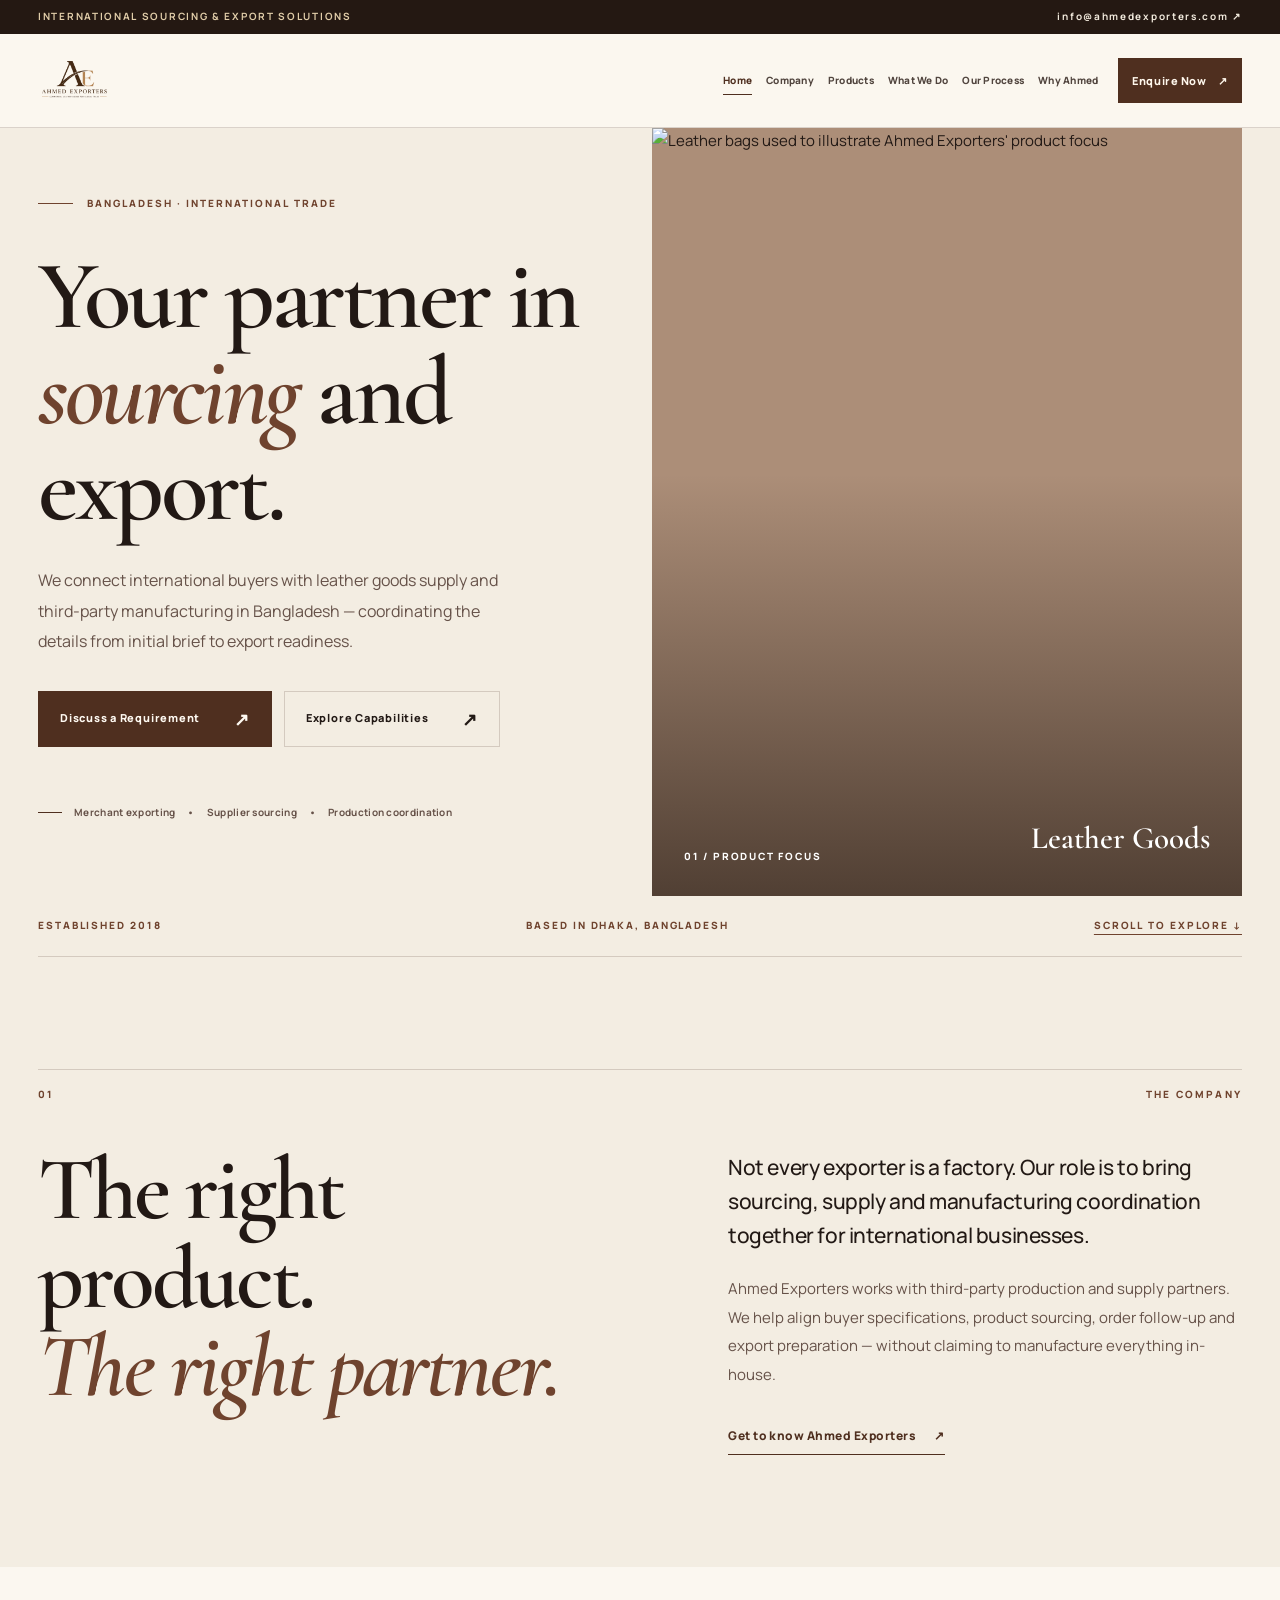
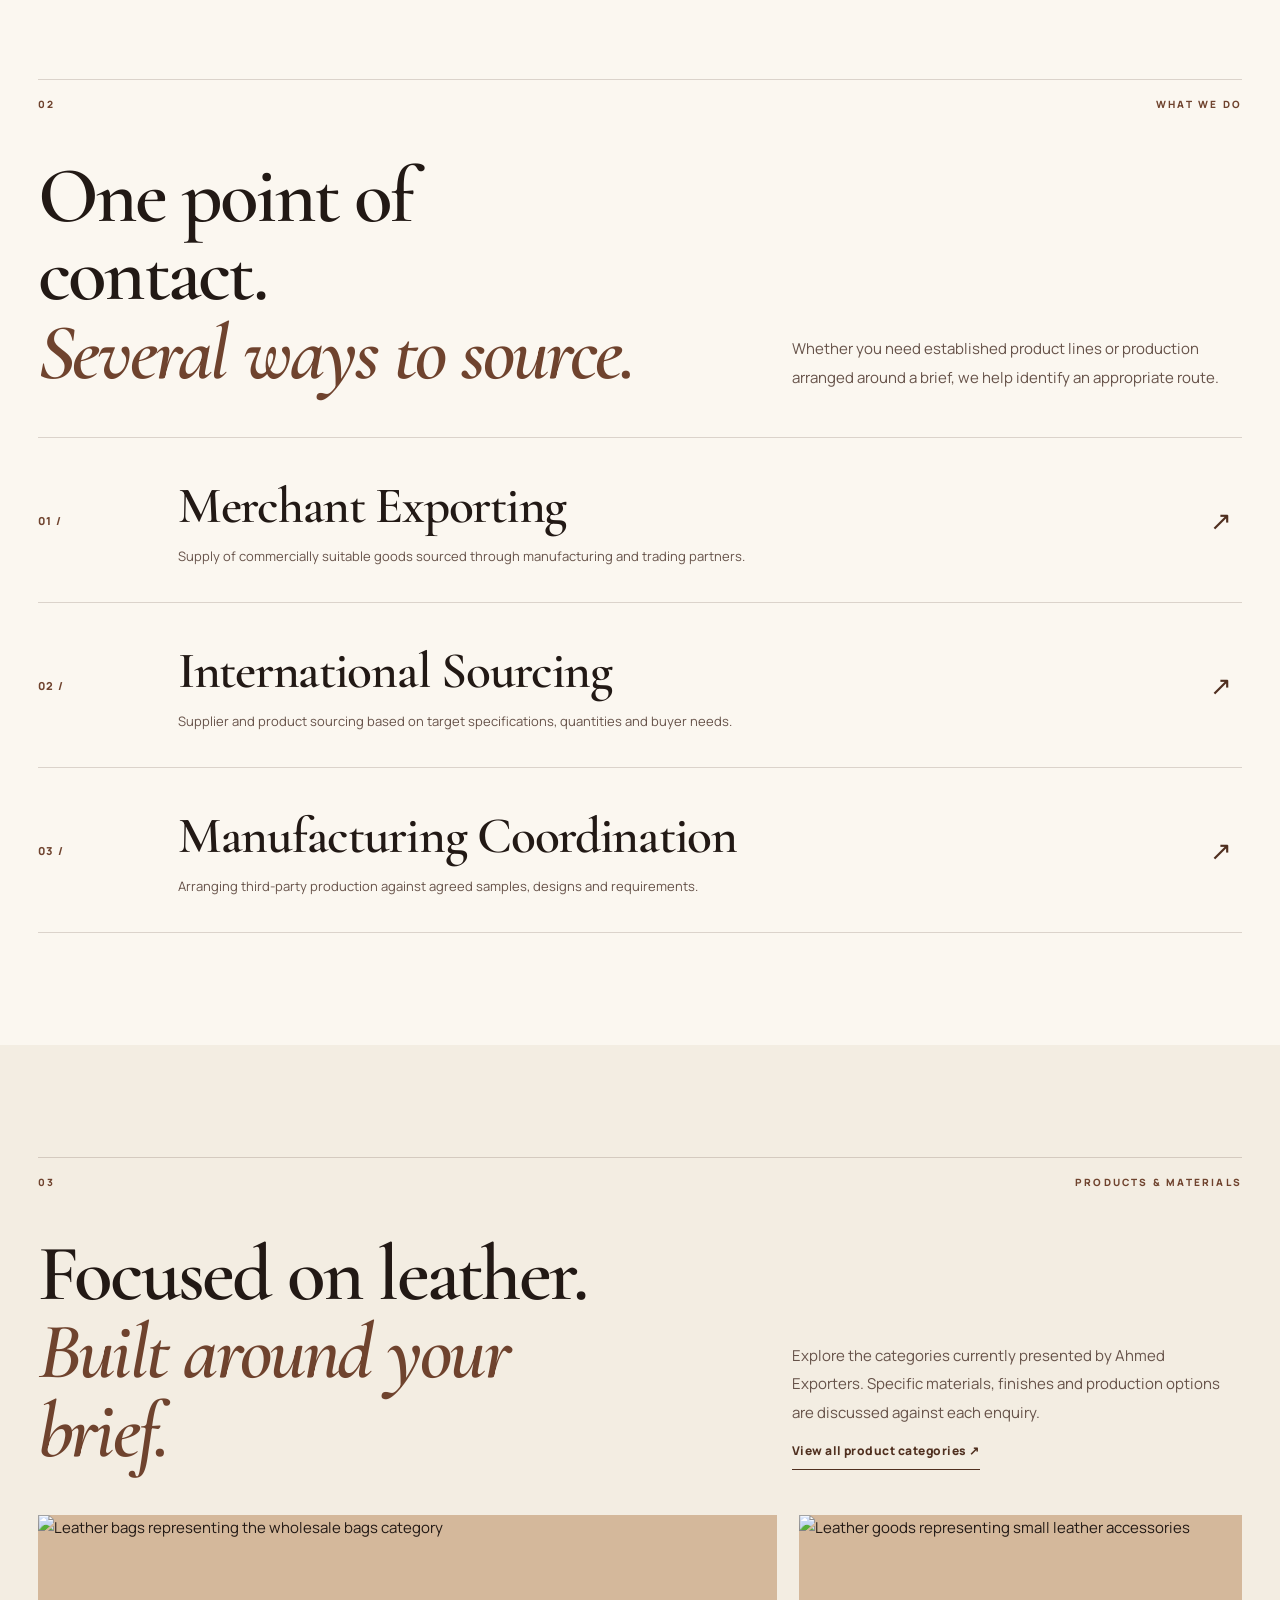
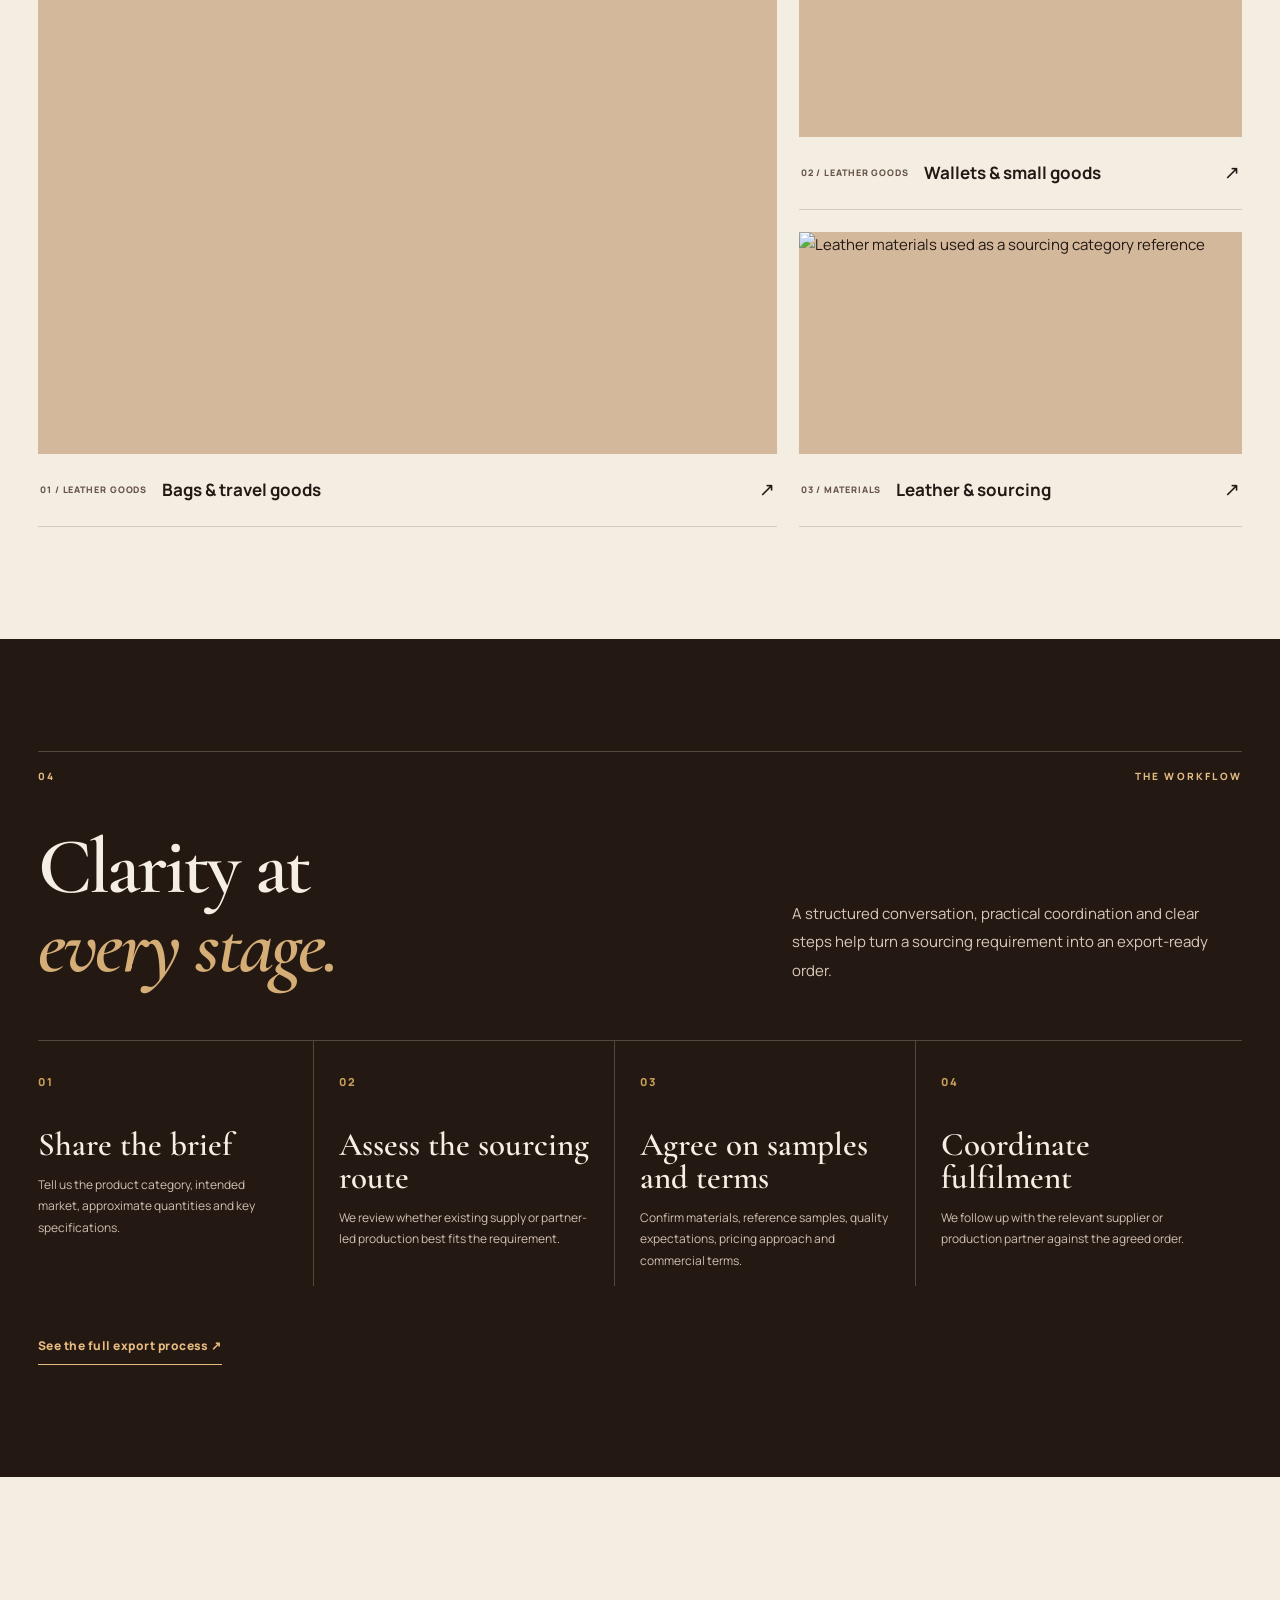
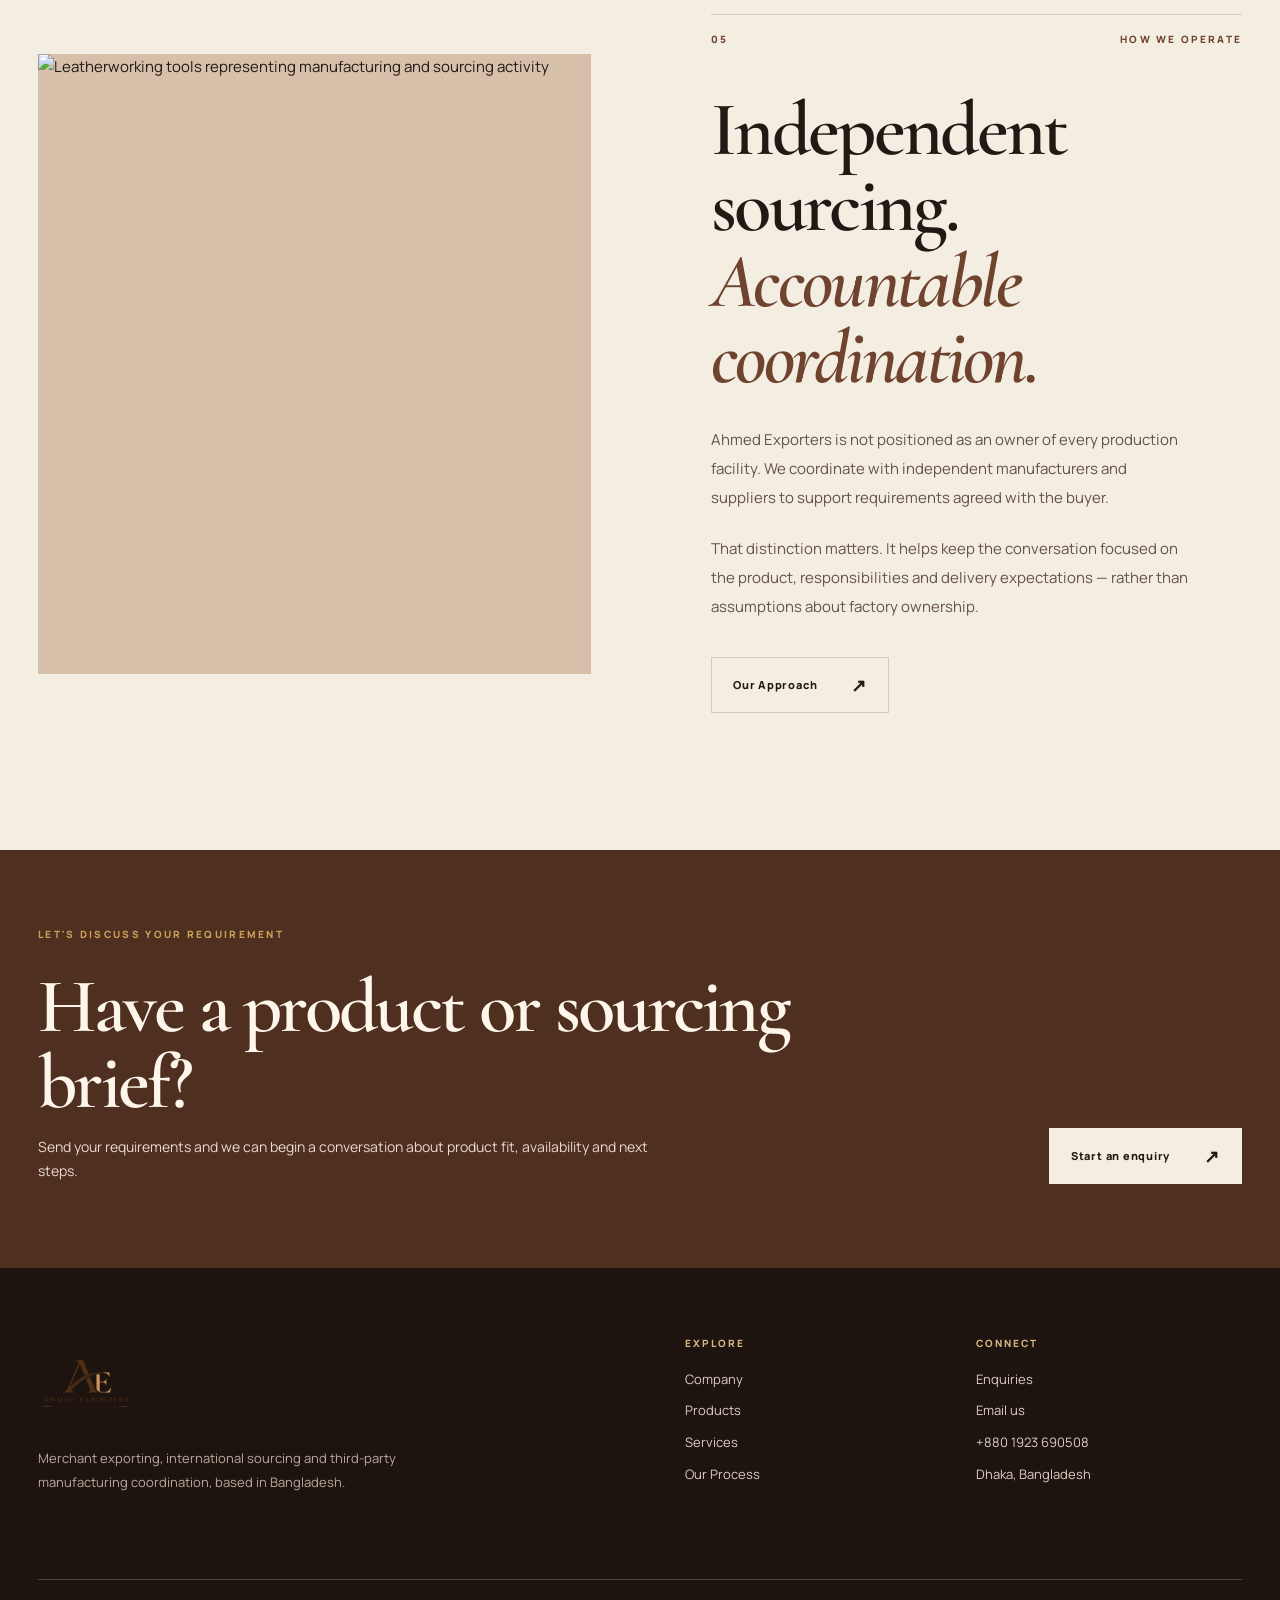
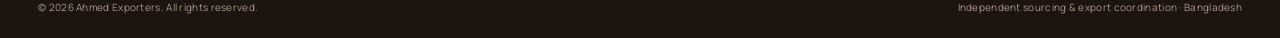
==== commit fbda75d6: "Redesign Ahmed Exporters as an editorial B2B sourcing and export website" ====
--- a/index.html
+++ b/index.html
@@ -1,243 +1,80 @@
-<!DOCTYPE html>
-<html lang="en">
-<head>
-  <meta charset="UTF-8">
-  <meta name="viewport" content="width=device-width, initial-scale=1.0">
-  <meta
-    name="description"
-    content="Ahmed Exporters is a Bangladesh-based leather goods export company serving international B2B buyers with sourcing, quality checks, and shipment coordination."
-  >
-  <title>Ahmed Exporters | Leather Goods Export Partner</title>
-  <link rel="preconnect" href="https://fonts.googleapis.com">
-  <link rel="preconnect" href="https://fonts.gstatic.com" crossorigin>
-  <link href="https://fonts.googleapis.com/css2?family=Manrope:wght@400;500;600;700;800&family=Cormorant+Garamond:wght@600;700&display=swap" rel="stylesheet">
-  <link rel="icon" type="image/png" href="ahmed-exporters-logo.png">
-  <link rel="stylesheet" href="styles.css">
+<!doctype html>
+<html lang="en"><head>
+<meta charset="utf-8">
+<meta name="viewport" content="width=device-width,initial-scale=1">
+<meta name="theme-color" content="#f3ede2">
+<meta name="description" content="Ahmed Exporters supports international buyers with leather goods sourcing, merchant exporting and third-party manufacturing coordination from Bangladesh.">
+<meta property="og:type" content="website">
+<meta property="og:site_name" content="Ahmed Exporters">
+<meta property="og:title" content="Ahmed Exporters | Sourcing, Manufacturing Coordination & Export">
+<meta property="og:description" content="Ahmed Exporters supports international buyers with leather goods sourcing, merchant exporting and third-party manufacturing coordination from Bangladesh.">
+<meta property="og:url" content="https://aryancodespy.github.io/ahmed-exporters/index.html">
+<meta property="og:image" content="https://aryancodespy.github.io/ahmed-exporters/ahmed-exporters-logo.png">
+<meta name="twitter:card" content="summary">
+<link rel="canonical" href="https://aryancodespy.github.io/ahmed-exporters/index.html">
+<link rel="icon" type="image/png" href="ahmed-exporters-logo.png">
+<link rel="preconnect" href="https://fonts.googleapis.com">
+<link rel="preconnect" href="https://fonts.gstatic.com" crossorigin>
+<link rel="preconnect" href="https://images.pexels.com">
+<link href="https://fonts.googleapis.com/css2?family=Manrope:wght@400;500;600;700;800&family=Cormorant+Garamond:wght@600;700&display=swap" rel="stylesheet">
+<link rel="stylesheet" href="styles.css">
+<title>Ahmed Exporters | Sourcing, Manufacturing Coordination & Export</title>
+<script type="application/ld+json">{"@context":"https://schema.org","@type":"Organization","name":"Ahmed Exporters","url":"https://aryancodespy.github.io/ahmed-exporters/","logo":"https://aryancodespy.github.io/ahmed-exporters/ahmed-exporters-logo.png","description":"Bangladesh-based merchant exporter, leather goods sourcing and third-party manufacturing coordination.","email":"info@ahmedexporters.com","telephone":"+8801923690508","address":{"@type":"PostalAddress","addressLocality":"Dhaka","addressCountry":"BD"}}</script>
+<script src="script.js" defer></script>
 </head>
 <body data-page="home">
-  <a class="skip-link" href="#main">Skip to content</a>
-
-  <header class="site-header">
-    <div class="container header-inner">
-      <a class="brand" href="index.html" aria-label="Ahmed Exporters home">
-        <img class="brand-logo" src="ahmed-exporters-logo.png" alt="Ahmed Exporters logo">
-      </a>
-      <div class="header-contact" aria-label="Business phone number">
-        <span class="contact-label">Call Us</span>
-        <span class="contact-number">01923690508</span>
-        <small>For business inquiries</small>
-      </div>
-
-      <button class="nav-toggle" type="button" aria-expanded="false" aria-controls="site-nav">
-        <span></span>
-        <span></span>
-        <span></span>
-        <span class="sr-only">Toggle navigation</span>
-      </button>
-
-      <nav class="site-nav" id="site-nav" aria-label="Primary">
-        <a data-nav="home" href="index.html">Home</a>
-        <a data-nav="about" href="about.html">About Us</a>
-        <a data-nav="products" href="products.html">Products</a>
-        <a data-nav="services" href="services.html">Services</a>
-        <a data-nav="process" href="process.html">Export Process</a>
-        <a data-nav="why-us" href="why-us.html">Why Choose Us</a>
-        <a data-nav="contact" href="contact.html">Contact</a>
-        <a class="nav-cta" href="contact.html">Request a Quote</a>
-      </nav>
-    </div>
-  </header>
-
-  <main id="main">
-    <section class="hero section">
-      <div class="container hero-grid">
-        <div class="hero-copy reveal">
-          <p class="eyebrow">Serving buyers since 2018</p>
-          <h1>Reliable leather goods export and sourcing from Bangladesh.</h1>
-          <p class="hero-text">
-            Ahmed Exporters supports international B2B buyers with leather bags, wallets, belts,
-            accessories, semi-finished leather items, and sample-based bulk sourcing backed by
-            practical quality checks and export coordination.
-          </p>
-          <div class="hero-actions">
-            <a class="button button-primary" href="contact.html">Request a Quote</a>
-            <a class="button button-secondary" href="products.html">View Products</a>
-          </div>
-          <ul class="trust-strip" aria-label="Trust indicators">
-            <li>Established 2018</li>
-            <li>6+ Years Experience</li>
-            <li>Global B2B Supply</li>
-            <li>Quality Checked Goods</li>
-          </ul>
-        </div>
-
-        <div class="hero-visual reveal">
-          <div class="showcase-card">
-            <div class="showcase-media">
-              <img
-                class="media-image"
-                src="https://images.pexels.com/photos/27046147/pexels-photo-27046147.jpeg?auto=compress&cs=tinysrgb&w=1200"
-                srcset="
-                  https://images.pexels.com/photos/27046147/pexels-photo-27046147.jpeg?auto=compress&cs=tinysrgb&w=640 640w,
-                  https://images.pexels.com/photos/27046147/pexels-photo-27046147.jpeg?auto=compress&cs=tinysrgb&w=900 900w,
-                  https://images.pexels.com/photos/27046147/pexels-photo-27046147.jpeg?auto=compress&cs=tinysrgb&w=1200 1200w
-                "
-                sizes="(max-width: 760px) 100vw, 40vw"
-                alt="Black and brown leather bags photographed in a clean studio setting"
-                loading="eager"
-                decoding="async"
-              >
-            </div>
-            <div class="showcase-content">
-              <p>Commercial leather goods for importers, wholesalers, sourcing offices, and retail supply programs.</p>
-              <div class="metric-row">
-                <article>
-                  <strong>Bangladesh</strong>
-                  <span>Sourcing advantage</span>
-                </article>
-                <article>
-                  <strong>Bulk Orders</strong>
-                  <span>Flexible coordination</span>
-                </article>
-              </div>
-            </div>
-          </div>
-        </div>
-      </div>
-    </section>
-
-    <section class="section intro-band reveal">
-      <div class="container intro-band-grid">
-        <p>
-          Ahmed Exporters is built for buyers who need a sourcing partner that understands practical
-          order follow-up, realistic shipment planning, and the importance of quality checked before shipment.
-        </p>
-        <p>
-          With Dhaka-based coordination and experience serving overseas buyers since 2018, the company
-          focuses on repeatable execution rather than overstated promises.
-        </p>
-      </div>
-    </section>
-
-    <section class="section">
-      <div class="container section-shell">
-        <div class="section-heading reveal">
-          <p class="eyebrow">Core Focus</p>
-          <h2>A business website built around products, process, and reliability.</h2>
-        </div>
-
-        <div class="card-grid three-grid">
-          <article class="reason-card reveal">
-            <img
-              class="card-photo"
-              src="https://images.pexels.com/photos/6653239/pexels-photo-6653239.jpeg?auto=compress&cs=tinysrgb&w=900"
-              srcset="
-                https://images.pexels.com/photos/6653239/pexels-photo-6653239.jpeg?auto=compress&cs=tinysrgb&w=540 540w,
-                https://images.pexels.com/photos/6653239/pexels-photo-6653239.jpeg?auto=compress&cs=tinysrgb&w=900 900w
-              "
-              sizes="(max-width: 760px) 100vw, 30vw"
-              alt="Leather workshop tools laid out on a workbench"
-              loading="lazy"
-              decoding="async"
-            >
-            <h3>Product Supply</h3>
-            <p>Commercial leather goods and semi-finished items prepared for international B2B sourcing requirements.</p>
-          </article>
-          <article class="reason-card reveal">
-            <img
-              class="card-photo"
-              src="https://images.pexels.com/photos/5156696/pexels-photo-5156696.jpeg?auto=compress&cs=tinysrgb&w=900"
-              srcset="
-                https://images.pexels.com/photos/5156696/pexels-photo-5156696.jpeg?auto=compress&cs=tinysrgb&w=540 540w,
-                https://images.pexels.com/photos/5156696/pexels-photo-5156696.jpeg?auto=compress&cs=tinysrgb&w=900 900w
-              "
-              sizes="(max-width: 760px) 100vw, 30vw"
-              alt="Warehouse aisle filled with stacked export cartons and pallets"
-              loading="lazy"
-              decoding="async"
-            >
-            <h3>Operational Support</h3>
-            <p>Documentation support, supplier coordination, packing readiness, and shipment follow-through for export orders.</p>
-          </article>
-          <article class="reason-card reveal">
-            <img
-              class="card-photo"
-              src="https://images.pexels.com/photos/9211513/pexels-photo-9211513.jpeg?auto=compress&cs=tinysrgb&w=900"
-              srcset="
-                https://images.pexels.com/photos/9211513/pexels-photo-9211513.jpeg?auto=compress&cs=tinysrgb&w=540 540w,
-                https://images.pexels.com/photos/9211513/pexels-photo-9211513.jpeg?auto=compress&cs=tinysrgb&w=900 900w
-              "
-              sizes="(max-width: 760px) 100vw, 30vw"
-              alt="Container port with cargo stacks and cranes for international trade"
-              loading="lazy"
-              decoding="async"
-            >
-            <h3>Buyer Confidence</h3>
-            <p>Sample-based sourcing, realistic communication, and a process designed to support long-term buying relationships.</p>
-          </article>
-        </div>
-      </div>
-    </section>
-
-    <section class="section section-accent">
-      <div class="container split-feature">
-        <div class="section-heading reveal">
-          <p class="eyebrow">What We Export</p>
-          <h2>Leather bags, wallets, belts, accessories, and bulk sourcing support.</h2>
-          <p>
-            Our product scope is shaped around practical commercial demand, whether the buyer needs a focused
-            category order or coordinated sourcing across multiple leather goods lines.
-          </p>
-          <a class="text-link" href="products.html">Explore product categories</a>
-        </div>
-
-        <div class="panel reveal">
-          <img
-            class="panel-photo"
-            src="https://images.pexels.com/photos/5962631/pexels-photo-5962631.jpeg?auto=compress&cs=tinysrgb&w=1000"
-            srcset="
-              https://images.pexels.com/photos/5962631/pexels-photo-5962631.jpeg?auto=compress&cs=tinysrgb&w=600 600w,
-              https://images.pexels.com/photos/5962631/pexels-photo-5962631.jpeg?auto=compress&cs=tinysrgb&w=1000 1000w
-            "
-            sizes="(max-width: 760px) 100vw, 45vw"
-            alt="Rolled leather hides and planning sheets on a workshop desk"
-            loading="lazy"
-            decoding="async"
-          >
-          <ul class="feature-list">
-            <li>Leather bags for wholesale, gifting, retail, and private-label supply.</li>
-            <li>Wallets and small goods in commercially suitable designs and finish ranges.</li>
-            <li>Belts and accessories with practical bulk-order planning.</li>
-            <li>Semi-finished items for buyers completing processing in their own markets.</li>
-            <li>Custom and mixed sourcing support based on sample confirmation.</li>
-          </ul>
-        </div>
-      </div>
-    </section>
-
-    <section class="section section-dark">
-      <div class="container cta-band reveal">
-        <div>
-          <p class="eyebrow">Business Inquiry</p>
-          <h2>Looking for a Bangladesh-based leather goods export partner?</h2>
-        </div>
-        <a class="button button-primary" href="contact.html">Send Your Buying Requirement</a>
-      </div>
-    </section>
-  </main>
-
-  <footer class="site-footer">
-    <div class="container footer-inner">
-      <a class="footer-brand" href="index.html" aria-label="Ahmed Exporters home">
-        <img class="footer-logo" src="ahmed-exporters-logo.png" alt="Ahmed Exporters logo">
-      </a>
-      <div class="footer-meta">
-        <p class="footer-contact"><span>Phone</span> 01923690508 <small>Office Contact</small></p>
-        <p>&copy; <span id="year"></span> Ahmed Exporters. Serving buyers since 2018.</p>
-      </div>
-    </div>
-  </footer>
-
-  <script src="script.js"></script>
-</body>
-</html>
+<a class="skip-link" href="#main">Skip to content</a>
+<div class="utility-bar"><div class="wrap utility-bar__inner"><span>INTERNATIONAL SOURCING &amp; EXPORT SOLUTIONS</span><a href="mailto:info@ahmedexporters.com">info@ahmedexporters.com <span aria-hidden="true">↗</span></a></div></div>
+<header class="site-header"><div class="wrap header-inner">
+<a class="logo-link" href="index.html" aria-label="Ahmed Exporters — homepage"><img class="logo" src="ahmed-exporters-logo.png" alt="Ahmed Exporters"></a>
+<nav class="desktop-nav" aria-label="Main navigation"><a href="index.html" class="active" aria-current="page">Home</a><a href="about.html">Company</a><a href="products.html">Products</a><a href="services.html">What We Do</a><a href="process.html">Our Process</a><a href="why-us.html">Why Ahmed</a></nav>
+<a class="header-action" href="contact.html">Enquire Now <span aria-hidden="true">↗</span></a>
+<button class="menu-button" type="button" aria-controls="mobile-navigation" aria-expanded="false" aria-label="Open navigation"><span></span><span></span></button>
+</div>
+<nav id="mobile-navigation" class="mobile-navigation" aria-label="Mobile navigation" hidden><a href="index.html" class="active" aria-current="page">Home</a><a href="about.html">Company</a><a href="products.html">Products</a><a href="services.html">What We Do</a><a href="process.html">Our Process</a><a href="why-us.html">Why Ahmed</a><a class="mobile-navigation__contact" href="contact.html">Start an Enquiry ↗</a></nav>
+</header>
+<main id="main">
+<section class="home-hero"><div class="wrap home-hero__grid"><div class="home-hero__content">
+<div class="hero-overline"><span class="overline-dash"></span> BANGLADESH · INTERNATIONAL TRADE</div>
+<h1>Your partner in <em>sourcing</em> and export.</h1>
+<p>We connect international buyers with leather goods supply and third-party manufacturing in Bangladesh — coordinating the details from initial brief to export readiness.</p>
+<div class="hero-actions"><a class="btn btn--dark" href="contact.html">Discuss a Requirement<span aria-hidden="true">↗</span></a><a class="btn btn--outline" href="services.html">Explore Capabilities<span aria-hidden="true">↗</span></a></div>
+<div class="hero-proof"><span class="hero-proof__line"></span><span>Merchant exporting</span><span>•</span><span>Supplier sourcing</span><span>•</span><span>Production coordination</span></div>
+</div>
+<div class="home-hero__image"><img src="https://images.pexels.com/photos/27046147/pexels-photo-27046147.jpeg?auto=compress&cs=tinysrgb&w=1400" alt="Leather bags used to illustrate Ahmed Exporters' product focus" loading="lazy" decoding="async" loading="eager" fetchpriority="high"><div class="image-label"><span>01 / PRODUCT FOCUS</span><strong>Leather Goods</strong></div></div></div>
+<div class="wrap hero-bottom"><span>ESTABLISHED 2018</span><span>BASED IN DHAKA, BANGLADESH</span><a href="#overview">SCROLL TO EXPLORE ↓</a></div></section>
+<section id="overview" class="section"><div class="wrap">
+<div class="section-index"><span>01</span><span>THE COMPANY</span></div>
+<div class="editorial-grid"><div><h2 class="display">The right product.<br><em>The right partner.</em></h2></div><div class="intro-prose"><p class="large-copy">Not every exporter is a factory. Our role is to bring sourcing, supply and manufacturing coordination together for international businesses.</p><p>Ahmed Exporters works with third-party production and supply partners. We help align buyer specifications, product sourcing, order follow-up and export preparation — without claiming to manufacture everything in-house.</p><a class="inline-link" href="about.html">Get to know Ahmed Exporters <span aria-hidden="true">↗</span></a></div></div>
+</div></section>
+<section class="section section--tint"><div class="wrap"><div class="section-index"><span>02</span><span>WHAT WE DO</span></div>
+<div class="section-heading"><div><h2>One point of contact.<br><em>Several ways to source.</em></h2></div><p>Whether you need established product lines or production arranged around a brief, we help identify an appropriate route.</p></div>
+<div class="capability-grid">
+<a class="capability" href="services.html"><span class="capability__num">01 /</span><div><h3>Merchant Exporting</h3><p>Supply of commercially suitable goods sourced through manufacturing and trading partners.</p></div><span class="capability__arrow" aria-hidden="true">↗</span></a>
+<a class="capability" href="services.html"><span class="capability__num">02 /</span><div><h3>International Sourcing</h3><p>Supplier and product sourcing based on target specifications, quantities and buyer needs.</p></div><span class="capability__arrow" aria-hidden="true">↗</span></a>
+<a class="capability" href="services.html"><span class="capability__num">03 /</span><div><h3>Manufacturing Coordination</h3><p>Arranging third-party production against agreed samples, designs and requirements.</p></div><span class="capability__arrow" aria-hidden="true">↗</span></a>
+</div></div></section>
+<section class="section"><div class="wrap"><div class="section-index"><span>03</span><span>PRODUCTS & MATERIALS</span></div>
+<div class="section-heading"><div><h2>Focused on leather.<br><em>Built around your brief.</em></h2></div><div><p>Explore the categories currently presented by Ahmed Exporters. Specific materials, finishes and production options are discussed against each enquiry.</p><a class="inline-link" href="products.html">View all product categories ↗</a></div></div>
+<div class="featured-products">
+<a href="products.html" class="featured-product featured-product--large"><div class="featured-product__photo"><img src="https://images.pexels.com/photos/9807758/pexels-photo-9807758.jpeg?auto=compress&cs=tinysrgb&w=1200" alt="Leather bags representing the wholesale bags category" loading="lazy" decoding="async" ></div><div class="featured-product__text"><span>01 / LEATHER GOODS</span><h3>Bags &amp; travel goods</h3><span aria-hidden="true">↗</span></div></a>
+<a href="products.html" class="featured-product"><div class="featured-product__photo"><img src="https://images.pexels.com/photos/28028262/pexels-photo-28028262.jpeg?auto=compress&cs=tinysrgb&w=1200" alt="Leather goods representing small leather accessories" loading="lazy" decoding="async" ></div><div class="featured-product__text"><span>02 / LEATHER GOODS</span><h3>Wallets &amp; small goods</h3><span aria-hidden="true">↗</span></div></a>
+<a href="products.html" class="featured-product"><div class="featured-product__photo"><img src="https://images.pexels.com/photos/5962631/pexels-photo-5962631.jpeg?auto=compress&cs=tinysrgb&w=1400" alt="Leather materials used as a sourcing category reference" loading="lazy" decoding="async" ></div><div class="featured-product__text"><span>03 / MATERIALS</span><h3>Leather &amp; sourcing</h3><span aria-hidden="true">↗</span></div></a>
+</div></div></section>
+<section class="section section--dark"><div class="wrap">
+<div class="section-index"><span>04</span><span>THE WORKFLOW</span></div>
+<div class="section-heading section-heading--light"><div><h2>Clarity at<br><em>every stage.</em></h2></div><p>A structured conversation, practical coordination and clear steps help turn a sourcing requirement into an export-ready order.</p></div>
+<div class="process-preview"><div class="preview-step"><span>01</span><h3>Share the brief</h3><p>Tell us the product category, intended market, approximate quantities and key specifications.</p></div><div class="preview-step"><span>02</span><h3>Assess the sourcing route</h3><p>We review whether existing supply or partner-led production best fits the requirement.</p></div><div class="preview-step"><span>03</span><h3>Agree on samples and terms</h3><p>Confirm materials, reference samples, quality expectations, pricing approach and commercial terms.</p></div><div class="preview-step"><span>04</span><h3>Coordinate fulfilment</h3><p>We follow up with the relevant supplier or production partner against the agreed order.</p></div></div>
+<a class="inline-link inline-link--light" href="process.html">See the full export process ↗</a>
+</div></section>
+<section class="section image-story"><div class="wrap image-story__grid">
+<div class="image-story__visual"><img src="https://images.pexels.com/photos/6653239/pexels-photo-6653239.jpeg?auto=compress&cs=tinysrgb&w=1200" alt="Leatherworking tools representing manufacturing and sourcing activity" loading="lazy" decoding="async" ></div><div class="image-story__copy"><div class="section-index"><span>05</span><span>HOW WE OPERATE</span></div><h2>Independent sourcing.<br><em>Accountable coordination.</em></h2><p>Ahmed Exporters is not positioned as an owner of every production facility. We coordinate with independent manufacturers and suppliers to support requirements agreed with the buyer.</p><p>That distinction matters. It helps keep the conversation focused on the product, responsibilities and delivery expectations — rather than assumptions about factory ownership.</p><a class="btn btn--outline" href="why-us.html">Our Approach<span aria-hidden="true">↗</span></a></div>
+</div></section>
+<section class="contact-band" aria-labelledby="band-title"><div class="wrap contact-band__inner"><div><p class="eyebrow eyebrow--light">LET'S DISCUSS YOUR REQUIREMENT</p><h2 id="band-title">Have a product or sourcing brief?</h2><p>Send your requirements and we can begin a conversation about product fit, availability and next steps.</p></div><a class="btn btn--light" href="contact.html">Start an enquiry<span aria-hidden="true">↗</span></a></div></section>
+</main>
+<footer class="footer"><div class="wrap">
+<div class="footer__top"><div class="footer__company"><a href="index.html"><img src="ahmed-exporters-logo.png" alt="Ahmed Exporters" class="footer__logo"></a><p>Merchant exporting, international sourcing and third-party manufacturing coordination, based in Bangladesh.</p></div>
+<div class="footer__links"><div><h2>Explore</h2><a href="about.html">Company</a><a href="products.html">Products</a><a href="services.html">Services</a><a href="process.html">Our Process</a></div><div><h2>Connect</h2><a href="contact.html">Enquiries</a><a href="mailto:info@ahmedexporters.com">Email us</a><a href="tel:+8801923690508">+880 1923 690508</a><span>Dhaka, Bangladesh</span></div></div></div>
+<div class="footer__bottom"><span>© <span data-year>2026</span> Ahmed Exporters. All rights reserved.</span><span>Independent sourcing &amp; export coordination · Bangladesh</span></div>
+</div></footer>
+</body></html>
--- a/styles.css
+++ b/styles.css
@@ -1,963 +1,361 @@
-:root {
-  --bg: #f3ede2;
-  --surface: #fbf7f0;
-  --surface-strong: #fffaf3;
-  --surface-dark: #241812;
-  --surface-dark-2: #342219;
-  --text: #221915;
-  --muted: #665249;
-  --line: rgba(72, 47, 33, 0.14);
-  --line-strong: rgba(205, 169, 94, 0.35);
-  --primary: #4f2f1f;
-  --primary-2: #6f432e;
-  --accent: #c9a15b;
-  --accent-soft: rgba(201, 161, 91, 0.16);
-  --shadow: 0 20px 60px rgba(34, 25, 21, 0.1);
-  --radius-lg: 28px;
-  --radius-md: 18px;
-  --radius-sm: 12px;
-  --container: min(1160px, calc(100vw - 2rem));
-}
-
-*,
-*::before,
-*::after {
-  box-sizing: border-box;
-}
-
-html {
-  scroll-behavior: smooth;
-}
-
-body {
-  margin: 0;
-  font-family: "Manrope", sans-serif;
-  color: var(--text);
-  background:
-    radial-gradient(circle at top left, rgba(201, 161, 91, 0.12), transparent 26%),
-    radial-gradient(circle at right 20%, rgba(79, 47, 31, 0.08), transparent 22%),
-    linear-gradient(180deg, #f7f1e8 0%, var(--bg) 100%);
-  line-height: 1.6;
-}
-
-img {
-  max-width: 100%;
-  display: block;
-}
-
-a {
-  color: inherit;
-  text-decoration: none;
-}
-
-button,
-input,
-textarea {
-  font: inherit;
-}
-
-.skip-link,
-.sr-only {
-  position: absolute;
-  width: 1px;
-  height: 1px;
-  padding: 0;
-  margin: -1px;
-  overflow: hidden;
-  clip: rect(0, 0, 0, 0);
-  white-space: nowrap;
-  border: 0;
-}
-
-.skip-link:focus {
-  width: auto;
-  height: auto;
-  margin: 1rem;
-  padding: 0.75rem 1rem;
-  clip: auto;
-  background: var(--surface-dark);
-  color: #fff;
-  border-radius: 999px;
-  z-index: 1000;
-}
-
-.container {
-  width: var(--container);
-  margin: 0 auto;
-}
-
-.section {
-  padding: 5.5rem 0;
-}
-
-.section-shell {
-  display: grid;
-  gap: 2rem;
-}
-
-.section-heading {
-  display: grid;
-  gap: 0.75rem;
-  max-width: 760px;
-}
-
-.section-heading h2,
-.hero h1,
-.service-highlight h3,
-.contact-copy h2 {
-  margin: 0;
-  font-family: "Cormorant Garamond", serif;
-  line-height: 1.02;
-  letter-spacing: -0.03em;
-}
-
-.section-heading h2 {
-  font-size: clamp(2.2rem, 4vw, 3.5rem);
-}
-
-.eyebrow {
-  margin: 0;
-  font-size: 0.8rem;
-  letter-spacing: 0.22em;
-  text-transform: uppercase;
-  color: var(--primary-2);
-  font-weight: 800;
-}
-
-.site-header {
-  position: sticky;
-  top: 0;
-  z-index: 20;
-  backdrop-filter: blur(14px);
-  background: rgba(247, 241, 232, 0.82);
-  border-bottom: 1px solid rgba(72, 47, 33, 0.08);
-}
-
-.header-inner {
-  display: flex;
-  align-items: center;
-  justify-content: space-between;
-  gap: 1rem;
-  min-height: 5rem;
-}
-
-.brand {
-  display: inline-flex;
-  align-items: center;
-  flex: 0 0 auto;
-}
-
-.brand-logo {
-  display: block;
-  width: auto;
-  height: 5rem;
-  max-width: min(320px, 38vw);
-  object-fit: contain;
-  object-position: left center;
-}
-
-.footer-brand {
-  display: inline-flex;
-  align-items: center;
-}
-
-.footer-logo {
-  display: block;
-  width: auto;
-  height: 4.2rem;
-  max-width: min(280px, 42vw);
-  object-fit: contain;
-  object-position: left center;
-}
-
-.site-nav {
-  display: flex;
-  align-items: center;
-  gap: 1.25rem;
-}
-
-.header-contact {
-  display: grid;
-  gap: 0.05rem;
-  justify-items: end;
-  margin-left: auto;
-  color: var(--muted);
-  line-height: 1.2;
-}
-
-.contact-label {
-  font-size: 0.72rem;
-  letter-spacing: 0.18em;
-  text-transform: uppercase;
-  color: var(--primary-2);
-  font-weight: 800;
-}
-
-.contact-number {
-  font-size: 0.98rem;
-  font-weight: 700;
-  color: var(--text);
-}
-
-.header-contact small,
-.contact-details small,
-.footer-contact small {
-  font-size: 0.78rem;
-  color: var(--muted);
-}
-
-.site-nav a {
-  color: var(--muted);
-  font-weight: 600;
-  transition: color 180ms ease, transform 180ms ease;
-}
-
-.site-nav a.is-active {
-  color: var(--text);
-}
-
-.site-nav a:hover,
-.site-nav a:focus-visible {
-  color: var(--text);
-  transform: translateY(-1px);
-}
-
-.nav-cta {
-  padding: 0.78rem 1.05rem;
-  border-radius: 999px;
-  background: var(--surface-dark);
-  color: #fff6eb !important;
-}
-
-.nav-toggle {
-  display: none;
-  border: 0;
-  background: transparent;
-  padding: 0.35rem;
-  cursor: pointer;
-}
-
-.nav-toggle span:not(.sr-only) {
-  display: block;
-  width: 1.5rem;
-  height: 2px;
-  margin: 0.3rem 0;
-  background: var(--surface-dark);
-}
-
-.hero {
-  padding-top: 3.5rem;
-}
-
-.page-hero {
-  padding-top: 3rem;
-}
-
-.page-hero-inner {
-  max-width: 820px;
-  display: grid;
-  gap: 1rem;
-}
-
-.page-hero-grid {
-  display: grid;
-  grid-template-columns: 1fr minmax(280px, 460px);
-  gap: 2rem;
-  align-items: center;
-}
-
-.page-hero h1 {
-  margin: 0;
-  font-family: "Cormorant Garamond", serif;
-  font-size: clamp(3rem, 6vw, 5rem);
-  line-height: 1.04;
-  letter-spacing: -0.03em;
-}
-
-.page-hero p:last-child {
-  margin: 0;
-  color: var(--muted);
-  font-size: 1.06rem;
-}
-
-.hero-grid {
-  display: grid;
-  grid-template-columns: 1.15fr 0.85fr;
-  gap: 2rem;
-  align-items: center;
-}
-
-.hero-copy {
-  display: grid;
-  gap: 1.35rem;
-}
-
-.hero h1 {
-  font-size: clamp(3.2rem, 7vw, 5.9rem);
-  max-width: 11ch;
-}
-
-.hero-text {
-  max-width: 62ch;
-  font-size: 1.08rem;
-  color: var(--muted);
-}
-
-.hero-actions {
-  display: flex;
-  flex-wrap: wrap;
-  gap: 1rem;
-}
-
-.button {
-  display: inline-flex;
-  align-items: center;
-  justify-content: center;
-  min-height: 3.35rem;
-  padding: 0.9rem 1.4rem;
-  border-radius: 999px;
-  border: 1px solid transparent;
-  font-weight: 700;
-  transition: transform 180ms ease, box-shadow 180ms ease, background 180ms ease, color 180ms ease, border-color 180ms ease;
-}
-
-.button:hover,
-.button:focus-visible {
-  transform: translateY(-2px);
-  box-shadow: 0 14px 30px rgba(34, 25, 21, 0.12);
-}
-
-.button-primary {
-  background: linear-gradient(135deg, var(--primary), var(--primary-2));
-  color: #fff7ed;
-}
-
-.button-secondary {
-  background: transparent;
-  color: var(--text);
-  border-color: rgba(72, 47, 33, 0.18);
-}
-
-.button-secondary:hover,
-.button-secondary:focus-visible {
-  background: rgba(255, 250, 243, 0.7);
-}
-
-.trust-strip {
-  display: flex;
-  flex-wrap: wrap;
-  gap: 0.8rem;
-  list-style: none;
-  padding: 0;
-  margin: 0.35rem 0 0;
-}
-
-.trust-strip li {
-  padding: 0.75rem 1rem;
-  border: 1px solid var(--line);
-  border-radius: 999px;
-  background: rgba(255, 250, 243, 0.7);
-  color: var(--muted);
-  font-weight: 700;
-  font-size: 0.92rem;
-}
-
-.showcase-card,
-.panel,
-.info-card,
-.service-highlight,
-.reason-card,
-.timeline-step,
-.contact-form {
-  background: linear-gradient(180deg, rgba(255, 250, 243, 0.92), rgba(248, 240, 230, 0.92));
-  border: 1px solid rgba(72, 47, 33, 0.08);
-  border-radius: var(--radius-lg);
-  box-shadow: var(--shadow);
-}
-
-.showcase-card {
-  overflow: hidden;
-}
-
-.showcase-media,
-.card-media {
-  min-height: 240px;
-  background:
-    linear-gradient(160deg, rgba(201, 161, 91, 0.26), transparent 45%),
-    linear-gradient(30deg, rgba(79, 47, 31, 0.16), transparent 55%),
-    repeating-linear-gradient(
-      135deg,
-      rgba(255, 245, 230, 0.82),
-      rgba(255, 245, 230, 0.82) 12px,
-      rgba(235, 221, 204, 0.82) 12px,
-      rgba(235, 221, 204, 0.82) 24px
-    );
-  position: relative;
-}
-
-.media-image,
-.card-media-image,
-.card-photo,
-.panel-photo {
-  display: block;
-  width: 100%;
-  height: 100%;
-  object-fit: cover;
-}
-
-.card-media-image,
-.card-photo {
-  aspect-ratio: 4 / 3;
-}
-
-.panel-photo {
-  aspect-ratio: 16 / 10;
-  border-radius: 18px;
-  margin-bottom: 1.2rem;
-}
-
-.media-frame {
-  margin: 0;
-  border-radius: var(--radius-lg);
-  overflow: hidden;
-  background: linear-gradient(180deg, rgba(255, 250, 243, 0.92), rgba(248, 240, 230, 0.92));
-  border: 1px solid rgba(72, 47, 33, 0.08);
-  box-shadow: var(--shadow);
-}
-
-.media-frame .media-image {
-  aspect-ratio: 4 / 3;
-}
-
-.showcase-media .media-image {
-  min-height: 240px;
-}
-
-.showcase-content {
-  padding: 1.5rem;
-  display: grid;
-  gap: 1.2rem;
-}
-
-.showcase-content p {
-  margin: 0;
-  color: var(--muted);
-}
-
-.metric-row {
-  display: grid;
-  grid-template-columns: repeat(2, minmax(0, 1fr));
-  gap: 1rem;
-}
-
-.metric-row article {
-  padding-top: 1rem;
-  border-top: 1px solid var(--line);
-}
-
-.metric-row strong,
-.timeline-step span,
-.contact-details h3,
-.info-card h3,
-.service-item h3,
-.reason-card h3,
-.panel h3 {
-  display: block;
-}
-
-.metric-row strong {
-  font-size: 1.05rem;
-}
-
-.metric-row span {
-  color: var(--muted);
-}
-
-.intro-band {
-  padding-top: 0;
-}
-
-.intro-band-grid {
-  display: grid;
-  grid-template-columns: repeat(2, minmax(0, 1fr));
-  gap: 1.5rem;
-  padding: 1.8rem;
-  border-top: 1px solid var(--line);
-  border-bottom: 1px solid var(--line);
-}
-
-.intro-band p,
-.panel p,
-.info-card p,
-.service-item p,
-.service-highlight p,
-.reason-card p,
-.timeline-step p,
-.contact-copy p,
-.contact-details p {
-  margin: 0;
-  color: var(--muted);
-}
-
-.about-grid,
-.card-grid,
-.contact-grid {
-  display: grid;
-  gap: 1.4rem;
-}
-
-.three-grid {
-  grid-template-columns: repeat(3, minmax(0, 1fr));
-}
-
-.about-grid {
-  grid-template-columns: 1.1fr 0.9fr 0.85fr;
-}
-
-.panel {
-  padding: 1.6rem;
-}
-
-.feature-list {
-  margin: 0;
-  padding-left: 1.2rem;
-  color: var(--muted);
-}
-
-.section-accent {
-  background: linear-gradient(180deg, rgba(255, 249, 241, 0.65), rgba(241, 231, 217, 0.4));
-}
-
-.products-grid,
-.six-grid {
-  grid-template-columns: repeat(3, minmax(0, 1fr));
-}
-
-.info-card,
-.reason-card {
-  overflow: hidden;
-}
-
-.info-card h3,
-.info-card p,
-.reason-card h3,
-.reason-card p {
-  padding-left: 1.4rem;
-  padding-right: 1.4rem;
-}
-
-.info-card h3,
-.reason-card h3 {
-  margin: 1.4rem 0 0.55rem;
-}
-
-.info-card p,
-.reason-card p {
-  padding-bottom: 1.5rem;
-}
-
-.services-layout {
-  display: grid;
-  grid-template-columns: 1.15fr 0.85fr;
-  gap: 1.5rem;
-  align-items: start;
-}
-
-.split-feature {
-  display: grid;
-  grid-template-columns: repeat(2, minmax(0, 1fr));
-  gap: 1.5rem;
-  align-items: start;
-}
-
-.services-list {
-  display: grid;
-  gap: 1rem;
-}
-
-.service-item {
-  padding: 1.4rem 1.5rem;
-  border-left: 3px solid var(--accent);
-  background: rgba(255, 250, 243, 0.54);
-  border-radius: var(--radius-md);
-}
-
-.service-item h3 {
-  margin: 0 0 0.45rem;
-}
-
-.service-highlight {
-  padding: 1.8rem;
-  position: sticky;
-  top: 6.5rem;
-  background:
-    linear-gradient(160deg, rgba(201, 161, 91, 0.1), transparent 42%),
-    linear-gradient(180deg, rgba(255, 250, 243, 0.95), rgba(248, 240, 230, 0.95));
-}
-
-.service-highlight h3 {
-  font-size: clamp(2rem, 4vw, 2.8rem);
-  margin: 0;
-}
-
-.text-link {
-  display: inline-flex;
-  align-items: center;
-  gap: 0.35rem;
-  color: var(--primary);
-  font-weight: 800;
-}
-
-.text-link::after {
-  content: "\2192";
-}
-
-.section-dark {
-  background:
-    radial-gradient(circle at top right, rgba(201, 161, 91, 0.14), transparent 30%),
-    linear-gradient(180deg, var(--surface-dark), var(--surface-dark-2));
-  color: #f7efe5;
-}
-
-.section-dark .eyebrow,
-.section-dark p,
-.section-dark .reason-card p {
-  color: rgba(247, 239, 229, 0.76);
-}
-
-.section-dark .reason-card {
-  background: rgba(255, 249, 241, 0.06);
-  border-color: rgba(255, 249, 241, 0.08);
-  box-shadow: none;
-}
-
-.cta-band {
-  display: flex;
-  align-items: center;
-  justify-content: space-between;
-  gap: 1.5rem;
-}
-
-.cta-band h2 {
-  margin: 0;
-  font-family: "Cormorant Garamond", serif;
-  font-size: clamp(2.2rem, 4.5vw, 3.6rem);
-  line-height: 1.02;
-}
-
-.timeline {
-  display: grid;
-  grid-template-columns: repeat(3, minmax(0, 1fr));
-  gap: 1.25rem;
-}
-
-.timeline-step {
-  padding: 1.6rem;
-  position: relative;
-  isolation: isolate;
-}
-
-.timeline-step::before {
-  content: "";
-  position: absolute;
-  inset: 0;
-  border-radius: inherit;
-  padding: 1px;
-  background: linear-gradient(160deg, rgba(201, 161, 91, 0.4), transparent 38%);
-  -webkit-mask:
-    linear-gradient(#fff 0 0) content-box,
-    linear-gradient(#fff 0 0);
-  -webkit-mask-composite: xor;
-          mask-composite: exclude;
-  pointer-events: none;
-}
-
-.timeline-step span {
-  font-size: 0.82rem;
-  font-weight: 800;
-  letter-spacing: 0.22em;
-  color: var(--primary-2);
-  margin-bottom: 0.85rem;
-}
-
-.timeline-step h3,
-.contact-copy h2 {
-  margin: 0 0 0.5rem;
-}
-
-.section-contact {
-  padding-bottom: 6rem;
-}
-
-.contact-grid {
-  grid-template-columns: 0.95fr 1.05fr;
-  align-items: start;
-  gap: 1.6rem;
-}
-
-.contact-copy {
-  display: grid;
-  gap: 1rem;
-}
-
-.contact-copy h2 {
-  font-size: clamp(2.4rem, 4.8vw, 4rem);
-}
-
-.contact-details {
-  display: grid;
-  gap: 1rem;
-  margin-top: 1rem;
-}
-
-.contact-details article {
-  padding: 1rem 0;
-  border-bottom: 1px solid var(--line);
-}
-
-.contact-details h3 {
-  margin: 0 0 0.25rem;
-  font-size: 0.82rem;
-  letter-spacing: 0.18em;
-  text-transform: uppercase;
-  color: var(--primary-2);
-}
-
-.contact-details article small {
-  display: block;
-  margin-top: 0.2rem;
-}
-
-.contact-form {
-  padding: 1.5rem;
-  display: grid;
-  gap: 1rem;
-}
-
-.contact-form label {
-  display: grid;
-  gap: 0.45rem;
-  font-weight: 700;
-}
-
-.contact-form input,
-.contact-form textarea {
-  width: 100%;
-  border: 1px solid rgba(72, 47, 33, 0.12);
-  border-radius: 14px;
-  background: rgba(255, 255, 255, 0.7);
-  padding: 0.95rem 1rem;
-  color: var(--text);
-  transition: border-color 180ms ease, box-shadow 180ms ease, background 180ms ease;
-}
-
-.contact-form input:focus,
-.contact-form textarea:focus {
-  outline: none;
-  border-color: var(--accent);
-  box-shadow: 0 0 0 4px rgba(201, 161, 91, 0.14);
-  background: #fffefc;
-}
-
-.form-note {
-  min-height: 1.5rem;
-  font-size: 0.94rem;
-  color: var(--primary-2);
-}
-
-.site-footer {
-  border-top: 1px solid var(--line);
-  padding: 1.5rem 0 2rem;
-}
-
-.footer-inner {
-  display: flex;
-  align-items: center;
-  justify-content: space-between;
-  gap: 1rem;
-}
-
-.footer-meta {
-  display: grid;
-  justify-items: end;
-  gap: 0.35rem;
-}
-
-.footer-contact {
-  display: flex;
-  align-items: baseline;
-  gap: 0.55rem;
-  color: var(--muted);
-}
-
-.footer-contact span {
-  font-size: 0.78rem;
-  letter-spacing: 0.14em;
-  text-transform: uppercase;
-  color: var(--primary-2);
-  font-weight: 800;
-}
-
-.footer-inner p {
-  margin: 0;
-  color: var(--muted);
-}
-
-.reveal {
-  opacity: 0;
-  transform: translateY(24px);
-  transition: opacity 700ms ease, transform 700ms ease;
-}
-
-.reveal.is-visible {
-  opacity: 1;
-  transform: translateY(0);
-}
-
-@media (max-width: 1024px) {
-  .hero-grid,
-  .page-hero-grid,
-  .services-layout,
-  .contact-grid,
-  .about-grid,
-  .products-grid,
-  .six-grid,
-  .timeline {
-    grid-template-columns: repeat(2, minmax(0, 1fr));
-  }
-
-  .about-grid article:first-child,
-  .service-highlight,
-  .contact-copy {
-    grid-column: 1 / -1;
-  }
-
-  .three-grid,
-  .split-feature {
-    grid-template-columns: 1fr;
-  }
-
-  .service-highlight {
-    position: static;
-  }
-}
-
-@media (max-width: 760px) {
-  .section {
-    padding: 4.5rem 0;
-  }
-
-  .header-inner {
-    min-height: 4.5rem;
-  }
-
-  .brand-logo {
-    height: 3.65rem;
-    max-width: 200px;
-  }
-
-  .footer-logo {
-    height: 3.5rem;
-    max-width: 220px;
-  }
-
-  .nav-toggle {
-    display: inline-block;
-    z-index: 30;
-  }
-
-  .header-contact {
-    order: 2;
-    justify-items: start;
-    margin-left: 0;
-    margin-right: auto;
-  }
-
-  .site-nav {
-    position: absolute;
-    top: calc(100% + 0.4rem);
-    left: 1rem;
-    right: 1rem;
-    display: grid;
-    gap: 0.3rem;
-    padding: 1rem;
-    border-radius: 22px;
-    background: rgba(255, 249, 241, 0.96);
-    border: 1px solid rgba(72, 47, 33, 0.08);
-    box-shadow: var(--shadow);
-    opacity: 0;
-    visibility: hidden;
-    transform: translateY(-10px);
-    transition: opacity 180ms ease, transform 180ms ease, visibility 180ms ease;
-  }
-
-  .site-nav.is-open {
-    opacity: 1;
-    visibility: visible;
-    transform: translateY(0);
-  }
-
-  .site-nav a {
-    padding: 0.75rem 0.25rem;
-  }
-
-  .hero-grid,
-  .page-hero-grid,
-  .intro-band-grid,
-  .services-layout,
-  .contact-grid,
-  .about-grid,
-  .products-grid,
-  .three-grid,
-  .split-feature,
-  .six-grid,
-  .timeline,
-  .footer-inner,
-  .metric-row {
-    grid-template-columns: 1fr;
-  }
-
-  .cta-band {
-    display: grid;
-  }
-
-  .footer-inner {
-    display: grid;
-  }
-
-  .footer-meta {
-    justify-items: start;
-  }
-
-  .footer-contact {
-    flex-wrap: wrap;
-    gap: 0.35rem 0.6rem;
-  }
-
-  .hero {
-    padding-top: 2rem;
-  }
-
-  .hero h1 {
-    max-width: 13ch;
-  }
-}
-
-@media (prefers-reduced-motion: reduce) {
-  html {
-    scroll-behavior: auto;
-  }
-
-  *,
-  *::before,
-  *::after {
-    animation-duration: 0.01ms !important;
-    animation-iteration-count: 1 !important;
-    transition-duration: 0.01ms !important;
-  }
-
-  .reveal {
-    opacity: 1;
-    transform: none;
-  }
-}
+:root{
+  --bg:#f3ede2;--surface:#fbf7f0;--surface-strong:#fffaf3;--surface-dark:#241812;--surface-dark-2:#342219;
+  --text:#221915;--muted:#665249;--primary:#4f2f1f;--primary-2:#6f432e;--accent:#c9a15b;
+  --line:rgba(72,47,33,.18);--line-dark:rgba(246,235,219,.22);--container:1260px;
+  --body:"Manrope",Arial,sans-serif;--display:"Cormorant Garamond",Georgia,serif;
+}
+*,*::before,*::after{box-sizing:border-box}
+html{scroll-behavior:smooth;scroll-padding-top:110px}
+body{margin:0;color:var(--text);background:var(--bg);font:400 15px/1.75 var(--body);-webkit-font-smoothing:antialiased}
+body,button,input,select,textarea{font-family:var(--body)}
+img{display:block;max-width:100%}figure{margin:0}
+a{color:inherit;text-decoration:none}button{cursor:pointer}
+button,input,select,textarea{font-size:inherit}
+:focus-visible{outline:3px solid var(--accent);outline-offset:4px}
+::selection{background:#c9a15b;color:#241812}
+.wrap{width:min(var(--container),calc(100% - 112px));margin-inline:auto}
+.skip-link{position:absolute;z-index:200;top:-100px;left:16px;padding:12px 20px;background:var(--surface-dark);color:white}
+.skip-link:focus{top:12px}
+.utility-bar{background:var(--surface-dark);color:#e1cda9;font-size:10px;letter-spacing:.17em;font-weight:700}
+.utility-bar__inner{display:flex;align-items:center;justify-content:space-between;gap:20px;min-height:34px}
+.utility-bar a{color:#f1e9dc;transition:color .2s}.utility-bar a:hover{color:var(--accent)}
+.site-header{height:94px;background:rgba(251,247,240,.97);border-bottom:1px solid var(--line);position:sticky;top:0;z-index:50;backdrop-filter:blur(16px)}
+.header-inner{height:100%;display:flex;align-items:center;gap:32px}
+.logo-link{display:flex;align-items:center;flex:0 0 auto;max-width:224px}
+.logo{display:block;width:192px;height:72px;object-fit:contain;object-position:left center}
+.desktop-nav{display:flex;align-items:center;justify-content:center;gap:clamp(12px,1.4vw,25px);margin-left:auto}
+.desktop-nav a{font-size:11px;font-weight:800;letter-spacing:.025em;white-space:nowrap;position:relative;padding:12px 0;color:#51453e}
+.desktop-nav a::after{content:"";position:absolute;bottom:6px;left:0;right:100%;height:1px;background:var(--primary);transition:right .2s}
+.desktop-nav a:hover::after,.desktop-nav a.active::after{right:0}
+.desktop-nav a.active{color:var(--primary)}
+.header-action{flex:0 0 auto;display:flex;gap:26px;align-items:center;justify-content:center;background:var(--primary);color:#fff8ed;padding:14px 17px;font-size:11px;font-weight:800;letter-spacing:.05em;white-space:nowrap}
+.header-action:hover{background:var(--surface-dark)}
+.menu-button{display:none;background:none;border:0;padding:14px;min-width:44px;min-height:44px}
+.menu-button span{display:block;width:26px;height:2px;background:var(--text);margin:6px 0;transition:transform .2s}
+.menu-button[aria-expanded="true"] span:first-child{transform:translateY(4px) rotate(45deg)}
+.menu-button[aria-expanded="true"] span:last-child{transform:translateY(-4px) rotate(-45deg)}
+.mobile-navigation[hidden]{display:none!important}
+.mobile-navigation{display:none}
+h1,h2,h3,p{margin-top:0}
+h1,h2,.display{font-family:var(--display);font-weight:600;letter-spacing:-.035em;line-height:.99}
+h1 em,h2 em,.display em{font-weight:600;font-style:italic;color:var(--primary-2)}
+h3{line-height:1.3}
+.eyebrow{font-size:10px;line-height:1.5;font-weight:800;letter-spacing:.23em;color:var(--primary-2);margin-bottom:27px}
+.eyebrow--light{color:var(--accent)}
+.section{padding:112px 0}
+.section--tint{background:var(--surface)}
+.section--dark{background:var(--surface-dark);color:#f5eee5}
+.section--dark h2 em{color:#d5ad76}
+.section--dark .eyebrow{color:var(--accent)}
+.section-index{border-top:1px solid var(--line);padding-top:16px;display:flex;align-items:center;justify-content:space-between;gap:16px;font-size:10px;letter-spacing:.22em;font-weight:800;color:var(--primary-2);margin-bottom:43px;text-transform:uppercase}
+.section--dark .section-index{border-color:var(--line-dark);color:#e0ba80}
+.display{font-size:clamp(58px,7vw,110px);margin:0}
+.editorial-grid{display:grid;grid-template-columns:1.03fr .97fr;gap:12%;align-items:start}
+.intro-prose{max-width:540px;padding-top:4px}
+.intro-prose p{font-size:15px;line-height:1.9;color:var(--muted);margin:0 0 23px}
+.intro-prose .large-copy{font-size:21px;line-height:1.62;color:var(--text);font-weight:500;letter-spacing:-.02em}
+.section--dark .intro-prose p{color:#d7c6b8}
+.section--dark .intro-prose .large-copy{color:#f4eae0}
+.inline-link{display:inline-flex;align-items:center;gap:18px;color:var(--primary);font-weight:800;letter-spacing:.04em;font-size:12px;border-bottom:1px solid var(--primary);padding:0 0 8px;margin-top:13px;transition:gap .2s}
+.inline-link:hover{gap:26px}
+.inline-link--light{color:#e7bb80;border-color:#e7bb80}
+.btn{display:inline-flex;justify-content:space-between;align-items:center;gap:34px;border:1px solid var(--primary);padding:17px 21px;min-height:56px;color:#fffaf2;background:var(--primary);font-weight:800;font-size:11px;letter-spacing:.07em;line-height:1.3;transition:background .2s,color .2s,border-color .2s}
+.btn:hover{background:var(--surface-dark);border-color:var(--surface-dark)}
+.btn span{font-size:18px;line-height:1}
+.btn--outline{color:var(--text);background:transparent;border-color:var(--line)}
+.btn--outline:hover{color:white}
+.btn--light{color:var(--surface-dark);background:var(--bg);border-color:var(--bg)}
+.btn--light:hover{color:var(--surface-dark);background:var(--accent);border-color:var(--accent)}
+/* HOME HERO */
+.home-hero{padding-top:0;background:var(--bg)}
+.home-hero__grid{display:grid;grid-template-columns:1.02fr .98fr;min-height:690px}
+.home-hero__content{display:flex;flex-direction:column;justify-content:center;align-items:flex-start;padding:67px 7% 75px 0}
+.hero-overline{display:flex;align-items:center;gap:14px;color:var(--primary-2);letter-spacing:.2em;font-weight:800;font-size:10px;margin-bottom:35px}
+.overline-dash{display:inline-block;width:35px;height:1px;background:var(--primary-2)}
+.home-hero h1{font-size:clamp(76px,8vw,129px);max-width:650px;margin:0 0 29px}
+.home-hero__content>p{max-width:490px;font-size:16px;line-height:1.9;color:var(--muted);margin:0 0 34px}
+.hero-actions{display:flex;flex-wrap:wrap;gap:12px}
+.hero-proof{margin-top:57px;display:flex;gap:12px;flex-wrap:wrap;align-items:center;color:var(--muted);font-size:10px;letter-spacing:.03em;font-weight:700}
+.hero-proof__line{height:1px;width:24px;background:var(--primary)}
+.home-hero__image{min-height:650px;position:relative;overflow:hidden;background:#ac8e78}
+.home-hero__image img{width:100%;height:100%;object-fit:cover;position:absolute;inset:0}
+.home-hero__image::after{content:"";position:absolute;inset:45% 0 0;background:linear-gradient(transparent,rgba(20,11,6,.6))}
+.image-label{position:absolute;z-index:1;left:32px;right:32px;bottom:31px;display:flex;align-items:end;justify-content:space-between;gap:20px;color:white}
+.image-label span{font-size:10px;font-weight:800;letter-spacing:.18em}
+.image-label strong{font-family:var(--display);font-size:31px;font-weight:600}
+.hero-bottom{border-bottom:1px solid var(--line);padding:21px 0;display:flex;gap:28px;justify-content:space-between;font-size:10px;font-weight:800;letter-spacing:.19em;color:var(--primary-2)}
+.hero-bottom a{text-decoration:underline;text-underline-offset:5px}
+.section-heading{display:grid;grid-template-columns:1.15fr .85fr;gap:12%;align-items:end;margin-bottom:45px}
+.section-heading h2{font-size:clamp(58px,6.2vw,94px);margin-bottom:0}
+.section-heading p{color:var(--muted);max-width:435px;font-size:15px;line-height:1.9;margin:0}
+.section-heading--light p{color:#d8c8ba}
+.capability-grid{border-top:1px solid var(--line)}
+.capability{display:grid;grid-template-columns:110px 1fr 60px;gap:30px;align-items:center;min-height:165px;padding:28px 10px 28px 0;border-bottom:1px solid var(--line);transition:background .2s,padding .2s}
+.capability:hover{background:#f1e9dd;padding-left:18px}
+.capability__num{font-size:11px;color:var(--primary-2);font-weight:800;letter-spacing:.13em}
+.capability h3{font-family:var(--display);font-size:clamp(36px,4vw,54px);font-weight:600;letter-spacing:-.025em;margin:0 0 5px}
+.capability p{margin:0;color:var(--muted);font-size:13px;max-width:570px}
+.capability__arrow{font-size:26px;text-align:right;color:var(--primary)}
+.featured-products{display:grid;grid-template-columns:1.25fr .75fr;gap:22px}
+.featured-product{display:block;min-width:0}
+.featured-product--large{grid-row:span 2}
+.featured-product__photo{overflow:hidden;background:#d4b89b;aspect-ratio:16/8}
+.featured-product--large .featured-product__photo{height:calc(100% - 73px);aspect-ratio:auto;min-height:445px}
+.featured-product__photo img{width:100%;height:100%;object-fit:cover;transition:transform .55s}
+.featured-product:hover img{transform:scale(1.045)}
+.featured-product__text{display:flex;align-items:center;gap:15px;border-bottom:1px solid var(--line);padding:17px 2px;min-height:73px}
+.featured-product__text span:first-child{font-size:9px;letter-spacing:.1em;color:var(--muted);font-weight:800}
+.featured-product__text h3{margin:0 auto 0 0;font-size:17px;font-weight:700}
+.featured-product__text span:last-child{font-size:19px}
+.process-preview{display:grid;grid-template-columns:repeat(4,1fr);border-top:1px solid var(--line-dark);margin:55px 0 36px}
+.preview-step{padding:27px 25px 15px 0;border-right:1px solid var(--line-dark);margin-right:25px}
+.preview-step:last-child{border-right:0}
+.preview-step>span{font-size:11px;letter-spacing:.2em;color:var(--accent);font-weight:800}
+.preview-step h3{font-family:var(--display);font-size:33px;font-weight:600;line-height:1;margin:33px 0 13px}
+.preview-step p{font-size:12px;line-height:1.8;color:#d0c0b2;margin:0}
+.image-story__grid{display:grid;grid-template-columns:1.02fr .98fr;gap:10%;align-items:center}
+.image-story__visual{height:620px;background:#d6c0aa}
+.image-story__visual img{width:100%;height:100%;object-fit:cover}
+.image-story__copy{padding-block:25px}
+.image-story__copy h2{font-size:clamp(60px,6vw,93px);margin-bottom:30px}
+.image-story__copy p{max-width:480px;font-size:15px;line-height:1.92;color:var(--muted);margin-bottom:23px}
+.image-story__copy .btn{margin-top:12px}
+.contact-band{background:var(--primary);color:#fff6eb;padding:77px 0 84px}
+.contact-band__inner{display:flex;align-items:end;justify-content:space-between;gap:50px}
+.contact-band h2{font-size:clamp(55px,6vw,92px);margin:0 0 14px;max-width:780px}
+.contact-band p:not(.eyebrow){font-size:14px;color:#ebdace;margin:0;max-width:610px}
+.contact-band .btn{flex:0 0 auto}
+/* INNER PAGE */
+.page-lead{padding:82px 0 92px}
+.page-lead__grid{display:grid;grid-template-columns:1.03fr .97fr;gap:9%;align-items:center}
+.page-lead__copy{padding:25px 0}
+.page-lead h1{font-size:clamp(66px,6.9vw,111px);margin:0 0 27px}
+.lead{font-size:17px;line-height:1.83;color:var(--muted);margin:0;max-width:590px}
+.page-lead__photo{height:500px;position:relative;overflow:hidden;background:#d4bda4}
+.page-lead__photo img{height:100%;width:100%;object-fit:cover}
+.page-lead__photo figcaption{position:absolute;bottom:0;left:0;right:0;background:rgba(36,24,18,.88);color:#f6ede1;padding:13px 19px;font-size:9px;font-weight:800;letter-spacing:.22em}
+.statement-grid{display:grid;grid-template-columns:repeat(3,1fr);gap:22px}
+.statement-grid article{border-top:1px solid var(--line);padding:26px 20px 12px 0}
+.statement-grid article>span{font-size:10px;font-weight:800;color:var(--primary-2);letter-spacing:.16em}
+.statement-grid h3{font-family:var(--display);font-size:45px;font-weight:600;margin:31px 0 10px}
+.statement-grid p{max-width:340px;color:var(--muted);font-size:14px;margin:0}
+.values-grid{display:grid;grid-template-columns:1fr 1fr;gap:13%}
+.values-list>div{padding:20px 0;border-top:1px solid var(--line)}
+.values-list strong{display:block;font-size:17px;margin-bottom:9px}
+.values-list p{margin:0;color:var(--muted);font-size:14px}
+.wide-photo{height:460px;position:relative;background:#56493e}
+.wide-photo>img{width:100%;height:100%;object-fit:cover}
+.wide-photo__caption{position:absolute;bottom:0;left:0;right:0;background:rgba(36,24,18,.88);color:#fff8eb}
+.wide-photo__caption>.wrap{display:flex;justify-content:space-between;padding:14px 0;letter-spacing:.19em;font-size:10px;font-weight:800}
+.catalog-grid{display:grid;grid-template-columns:repeat(3,1fr);gap:58px 25px}
+.catalog-card{min-width:0;border-bottom:1px solid var(--line)}
+.catalog-card__img{aspect-ratio:4/3;background:#c5ab92;overflow:hidden}
+.catalog-card__img img{width:100%;height:100%;object-fit:cover;transition:transform .5s}
+.catalog-card:hover img{transform:scale(1.045)}
+.catalog-card__body{padding:24px 0 26px}
+.catalog-card__index{font-size:9px;letter-spacing:.2em;font-weight:800;color:var(--primary-2)}
+.catalog-card h3{font:600 39px/1.03 var(--display);letter-spacing:-.025em;margin:13px 0 12px}
+.catalog-card p{color:var(--muted);font-size:13px;min-height:92px;margin:0 0 12px}
+.catalog-card__tags{display:flex;gap:12px;flex-wrap:wrap}
+.catalog-card__tags span{font-size:10px;font-weight:700;color:var(--primary-2);border-bottom:1px solid var(--line)}
+.catalog-card .inline-link{margin-top:24px;font-size:11px}
+.detail-list{padding:0;list-style:none;margin:27px 0}
+.detail-list li{padding:12px 0 12px 22px;border-top:1px solid var(--line);position:relative;color:var(--text);font-size:13px;font-weight:700}
+.detail-list li::before{content:"—";position:absolute;left:0;color:var(--primary-2)}
+.small-note{font-size:12px!important}
+.service-editorial{margin-top:50px;border-top:1px solid var(--line)}
+.service-editorial article{display:grid;grid-template-columns:90px 1fr;gap:6%;border-bottom:1px solid var(--line);padding:44px 0 45px}
+.service-editorial__num{font-size:12px;color:var(--primary-2);font-weight:800}
+.service-editorial h2{font-size:clamp(48px,5.6vw,80px);margin:0 0 16px}
+.service-editorial article>div{max-width:900px}
+.service-editorial p{font-size:16px;max-width:780px;color:var(--muted)}
+.service-editorial .detail-list{display:grid;grid-template-columns:repeat(3,1fr);gap:20px;margin-bottom:0}
+.support-grid{display:grid;grid-template-columns:repeat(4,1fr);gap:20px}
+.support-grid article{padding:23px 18px 13px 0;border-top:1px solid var(--line)}
+.support-grid span{font-weight:800;font-size:10px;letter-spacing:.15em;color:var(--primary-2)}
+.support-grid h3{font:600 36px/1 var(--display);margin:37px 0 14px}
+.support-grid p{color:var(--muted);font-size:13px;margin:0}
+.process-full{border-top:1px solid var(--line)}
+.process-full__item{display:grid;grid-template-columns:100px 1fr minmax(220px,360px);gap:30px;align-items:center;padding:39px 0;border-bottom:1px solid var(--line)}
+.process-full__number{font-size:11px;color:var(--primary-2);letter-spacing:.16em;font-weight:800}
+.process-full h2{font-size:clamp(39px,4.5vw,65px);margin:0}
+.process-full p{margin:0;color:var(--muted);font-size:14px}
+.advantages{display:grid;grid-template-columns:1fr 1fr;gap:38px 70px}
+.advantages article{border-top:1px solid var(--line);padding:21px 30px 18px 0}
+.advantages article>span{font-size:10px;font-weight:800;letter-spacing:.18em;color:var(--primary-2)}
+.advantages h2{font-size:clamp(44px,4.6vw,69px);margin:37px 0 14px}
+.advantages p{font-size:14px;line-height:1.9;color:var(--muted);max-width:490px}
+.faq{border-top:1px solid var(--line);max-width:1020px}
+.faq details{border-bottom:1px solid var(--line);padding:16px 0}
+.faq summary{cursor:pointer;list-style:none;padding:13px 38px 13px 0;font-weight:700;font-size:18px;position:relative}
+.faq summary::-webkit-details-marker{display:none}
+.faq summary::after{content:"+";position:absolute;right:8px;top:9px;font:500 28px var(--display);color:var(--primary)}
+.faq details[open] summary::after{content:"−"}
+.faq p{max-width:800px;color:var(--muted);margin:0;padding:0 30px 18px 0}
+/* CONTACT */
+.contact-hero{padding:84px 0 110px}
+.contact-hero__grid{display:grid;grid-template-columns:.9fr 1.1fr;gap:8%;align-items:start}
+.contact-hero h1{font-size:clamp(71px,7vw,117px);margin:0 0 30px}
+.contact-hero .lead{margin-bottom:55px}
+.contact-details>div{border-top:1px solid var(--line);padding:20px 0;display:grid;gap:5px}
+.contact-details span{font-size:10px;letter-spacing:.2em;font-weight:800;color:var(--primary-2)}
+.contact-details a,.contact-details strong{font-size:17px;font-weight:700;word-break:break-word}
+.contact-details a:hover{text-decoration:underline;text-underline-offset:3px}
+.contact-form-panel{background:var(--surface);padding:38px;border:1px solid var(--line)}
+.form-heading{border-bottom:1px solid var(--line);padding-bottom:24px;margin-bottom:28px}
+.form-heading>span{font-size:10px;color:var(--primary-2);letter-spacing:.19em;font-weight:800}
+.form-heading h2{font-size:59px;margin:18px 0 10px}
+.form-heading p{font-size:12px;color:var(--muted);line-height:1.8;margin:0}
+#enquiry-form{display:grid;gap:18px}
+#enquiry-form label{display:flex;flex-direction:column;font-size:11px;letter-spacing:.03em;font-weight:800;gap:9px}
+#enquiry-form label span{color:#a14a26}
+.field-pair{display:grid;grid-template-columns:1fr 1fr;gap:18px}
+#enquiry-form input,#enquiry-form select,#enquiry-form textarea{width:100%;appearance:none;border:1px solid #d6c9bc;border-radius:0;background:#fffdf9;color:var(--text);font-size:13px;font-weight:500;letter-spacing:0;padding:13px 14px;line-height:1.6}
+#enquiry-form select{appearance:auto}
+#enquiry-form textarea{resize:vertical;min-height:126px}
+#enquiry-form input:focus,#enquiry-form select:focus,#enquiry-form textarea:focus{outline:2px solid var(--accent);outline-offset:1px}
+#enquiry-form input::placeholder,#enquiry-form textarea::placeholder{color:#887b6e}
+.form-footer{display:flex;align-items:center;justify-content:space-between;gap:16px;margin-top:8px}
+.form-footer p{max-width:250px;font-size:11px;color:var(--muted);line-height:1.65;margin:0}
+.form-footer button{min-width:191px}
+.form-status{font-size:12px;color:var(--primary-2);margin:0;min-height:15px}
+.direct-email{border-top:1px solid var(--line);padding-top:21px;margin-top:24px;font-size:12px;color:var(--muted)}
+.direct-email a{font-weight:800;text-decoration:underline;color:var(--primary)}
+/* FOOTER */
+.footer{background:#1d1410;color:#f5ede2;padding:71px 0 22px}
+.footer__top{display:grid;grid-template-columns:1fr 1fr;gap:90px;padding-bottom:85px}
+.footer__logo{height:94px;width:260px;object-fit:contain;object-position:left center;filter:brightness(1.15)}
+.footer__company p{max-width:400px;font-size:13px;color:#bba99c;line-height:1.85;margin:13px 0 0}
+.footer__links{display:grid;grid-template-columns:1fr 1fr;gap:24px}
+.footer__links>div{display:flex;flex-direction:column;align-items:start;gap:9px}
+.footer__links h2{font-family:var(--body);font-size:10px;letter-spacing:.2em;text-transform:uppercase;color:#d8b482;font-weight:800;margin:0 0 10px}
+.footer__links a,.footer__links span{color:#ddcec1;font-size:13px}
+.footer__links a:hover{color:#fff}
+.footer__bottom{border-top:1px solid var(--line-dark);padding-top:19px;display:flex;justify-content:space-between;gap:24px;color:#a99689;font-size:10px;letter-spacing:.03em}
+@media(max-width:1280px){
+ .wrap{width:min(var(--container),calc(100% - 76px))}
+ .logo{width:154px}.header-inner{gap:20px}.desktop-nav{gap:14px}
+ .desktop-nav a{font-size:10px}.header-action{padding:13px 14px;gap:12px}
+ .home-hero h1{font-size:clamp(69px,7.6vw,112px)}
+}
+@media(max-width:1080px){
+ .site-header{height:76px}
+ .desktop-nav,.header-action{display:none}
+ .logo{width:190px;height:63px}
+ .menu-button{display:block;margin-left:auto}
+ .mobile-navigation{display:grid;position:absolute;top:100%;left:0;right:0;background:var(--surface);border-bottom:1px solid var(--line);padding:20px 38px 28px;box-shadow:0 14px 28px rgba(36,24,18,.1);gap:4px}
+ .mobile-navigation a{padding:12px 0;font-weight:800;font-size:13px;border-bottom:1px solid var(--line)}
+ .mobile-navigation a.active{color:var(--primary-2)}
+ .mobile-navigation .mobile-navigation__contact{background:var(--primary);color:white;margin-top:14px;padding:15px}
+ .home-hero__grid{min-height:580px}
+ .home-hero__content{padding:55px 28px 55px 0}
+ .home-hero__image{min-height:570px}
+ .home-hero h1{font-size:clamp(60px,7.3vw,86px)}
+ .page-lead__grid{gap:5%}.page-lead h1{font-size:clamp(57px,7vw,82px)}.page-lead__photo{height:420px}
+ .section{padding:88px 0}
+ .featured-product--large .featured-product__photo{min-height:375px}
+ .catalog-grid{grid-template-columns:repeat(2,1fr)}
+ .support-grid{grid-template-columns:repeat(2,1fr)}
+ .contact-hero__grid{gap:4%}
+ .form-footer{align-items:stretch;flex-direction:column}
+}
+@media(max-width:760px){
+ html{scroll-padding-top:74px}
+ .wrap{width:calc(100% - 38px)}
+ .utility-bar{font-size:9px;letter-spacing:.05em}
+ .utility-bar__inner{min-height:30px}
+ .utility-bar__inner>span{max-width:58%;line-height:1.4}
+ .utility-bar a{font-size:9px}
+ .site-header{height:72px}
+ .logo{height:58px;width:176px}
+ .mobile-navigation{padding:12px 20px 25px;max-height:calc(100dvh - 102px);overflow-y:auto}
+ .section{padding:69px 0}
+ .section-index{margin-bottom:33px}
+ .display{font-size:clamp(57px,12vw,77px)}
+ .editorial-grid,.section-heading,.image-story__grid,.page-lead__grid,.values-grid,.contact-hero__grid{grid-template-columns:1fr;gap:30px}
+ .intro-prose .large-copy{font-size:19px}
+ .section-heading{margin-bottom:30px}
+ .section-heading h2{font-size:clamp(59px,11vw,74px)}
+ .home-hero__grid{display:flex;flex-direction:column-reverse}
+ .home-hero__image{min-height:380px;height:380px}
+ .home-hero__content{padding:57px 0 58px}
+ .hero-overline{margin-bottom:24px}
+ .home-hero h1{font-size:clamp(70px,15vw,98px);margin-bottom:22px}
+ .home-hero__content>p{font-size:14px;line-height:1.82}
+ .hero-actions{gap:10px}
+ .hero-actions .btn{padding:14px 15px;gap:15px;min-height:52px}
+ .hero-proof{margin-top:34px;line-height:1.7;gap:7px}
+ .hero-bottom{font-size:9px;letter-spacing:.06em;gap:8px;flex-wrap:wrap}
+ .hero-bottom a{display:none}
+ .image-label{bottom:18px;left:20px;right:20px}
+ .image-label strong{font-size:29px}
+ .capability{grid-template-columns:45px 1fr 24px;gap:9px;min-height:140px;padding:22px 0}
+ .capability__num{font-size:9px}
+ .capability h3{font-size:36px}
+ .capability p{font-size:12px}
+ .capability__arrow{font-size:20px}
+ .featured-products{grid-template-columns:1fr;gap:22px}
+ .featured-product--large{grid-row:auto}
+ .featured-product--large .featured-product__photo{min-height:0;height:auto;aspect-ratio:16/10}
+ .featured-product__photo{aspect-ratio:16/9}
+ .featured-product__text{min-height:69px;gap:12px}
+ .featured-product__text h3{font-size:15px}
+ .process-preview{grid-template-columns:1fr 1fr;gap:0}
+ .preview-step{margin-right:0;padding:22px 15px 28px 0;border-right:0;border-bottom:1px solid var(--line-dark)}
+ .preview-step:nth-child(odd){border-right:1px solid var(--line-dark);margin-right:14px}
+ .preview-step:nth-child(even){padding-left:10px}
+ .preview-step h3{margin-top:19px;font-size:30px}
+ .preview-step p{font-size:11px}
+ .image-story__visual{height:350px}
+ .image-story__copy h2{font-size:clamp(55px,11vw,75px)}
+ .contact-band{padding:65px 0}
+ .contact-band__inner{display:grid;gap:29px}
+ .contact-band h2{font-size:clamp(56px,11vw,76px)}
+ .contact-band .btn{justify-self:start}
+ .page-lead{padding:57px 0 62px}
+ .page-lead h1{font-size:clamp(65px,12vw,90px)}
+ .page-lead .lead{font-size:15px}
+ .page-lead__photo{height:330px}
+ .statement-grid{grid-template-columns:1fr;gap:12px}
+ .statement-grid article{padding:20px 0 24px}
+ .statement-grid h3{margin:10px 0;font-size:38px}
+ .wide-photo{height:300px}
+ .wide-photo__caption>.wrap{font-size:8px;gap:15px}
+ .catalog-grid{grid-template-columns:1fr;gap:32px}
+ .catalog-card p{min-height:0}
+ .catalog-card h3{font-size:42px}
+ .service-editorial article{grid-template-columns:1fr;gap:8px;padding:28px 0 37px}
+ .service-editorial h2{font-size:54px}
+ .service-editorial .detail-list{grid-template-columns:1fr;gap:0}
+ .support-grid{grid-template-columns:1fr 1fr;gap:20px}
+ .support-grid h3{margin-top:15px}
+ .process-full__item{grid-template-columns:50px 1fr;gap:10px 15px;padding:25px 0}
+ .process-full__item p{grid-column:2}
+ .process-full h2{font-size:45px}
+ .advantages{grid-template-columns:1fr;gap:12px}
+ .advantages h2{margin-top:15px;font-size:52px}
+ .faq summary{font-size:15px}
+ .contact-hero{padding:64px 0 76px}
+ .contact-hero h1{font-size:clamp(72px,12.5vw,95px)}
+ .contact-hero .lead{margin-bottom:30px}
+ .contact-form-panel{padding:25px 18px}
+ .form-heading h2{font-size:52px}
+ .field-pair{grid-template-columns:1fr;gap:18px}
+ .footer{padding-top:52px}
+ .footer__top{grid-template-columns:1fr;gap:46px;padding-bottom:53px}
+ .footer__logo{height:76px;width:225px}
+ .footer__bottom{flex-direction:column;gap:8px;font-size:9px}
+}
+@media(max-width:380px){
+ .wrap{width:calc(100% - 28px)}
+ .home-hero h1{font-size:62px}
+ .hero-actions{flex-direction:column;align-items:stretch;width:100%}
+ .section-heading h2{font-size:56px}
+ .support-grid{grid-template-columns:1fr}
+ .utility-bar__inner{flex-direction:column;align-items:flex-start;padding:5px 0;gap:1px}
+ .utility-bar__inner>span{max-width:100%}
+}
+@media(prefers-reduced-motion:reduce){
+ html{scroll-behavior:auto}
+ *,*::before,*::after{animation-duration:.01ms!important;transition-duration:.01ms!important;scroll-behavior:auto!important}
+}
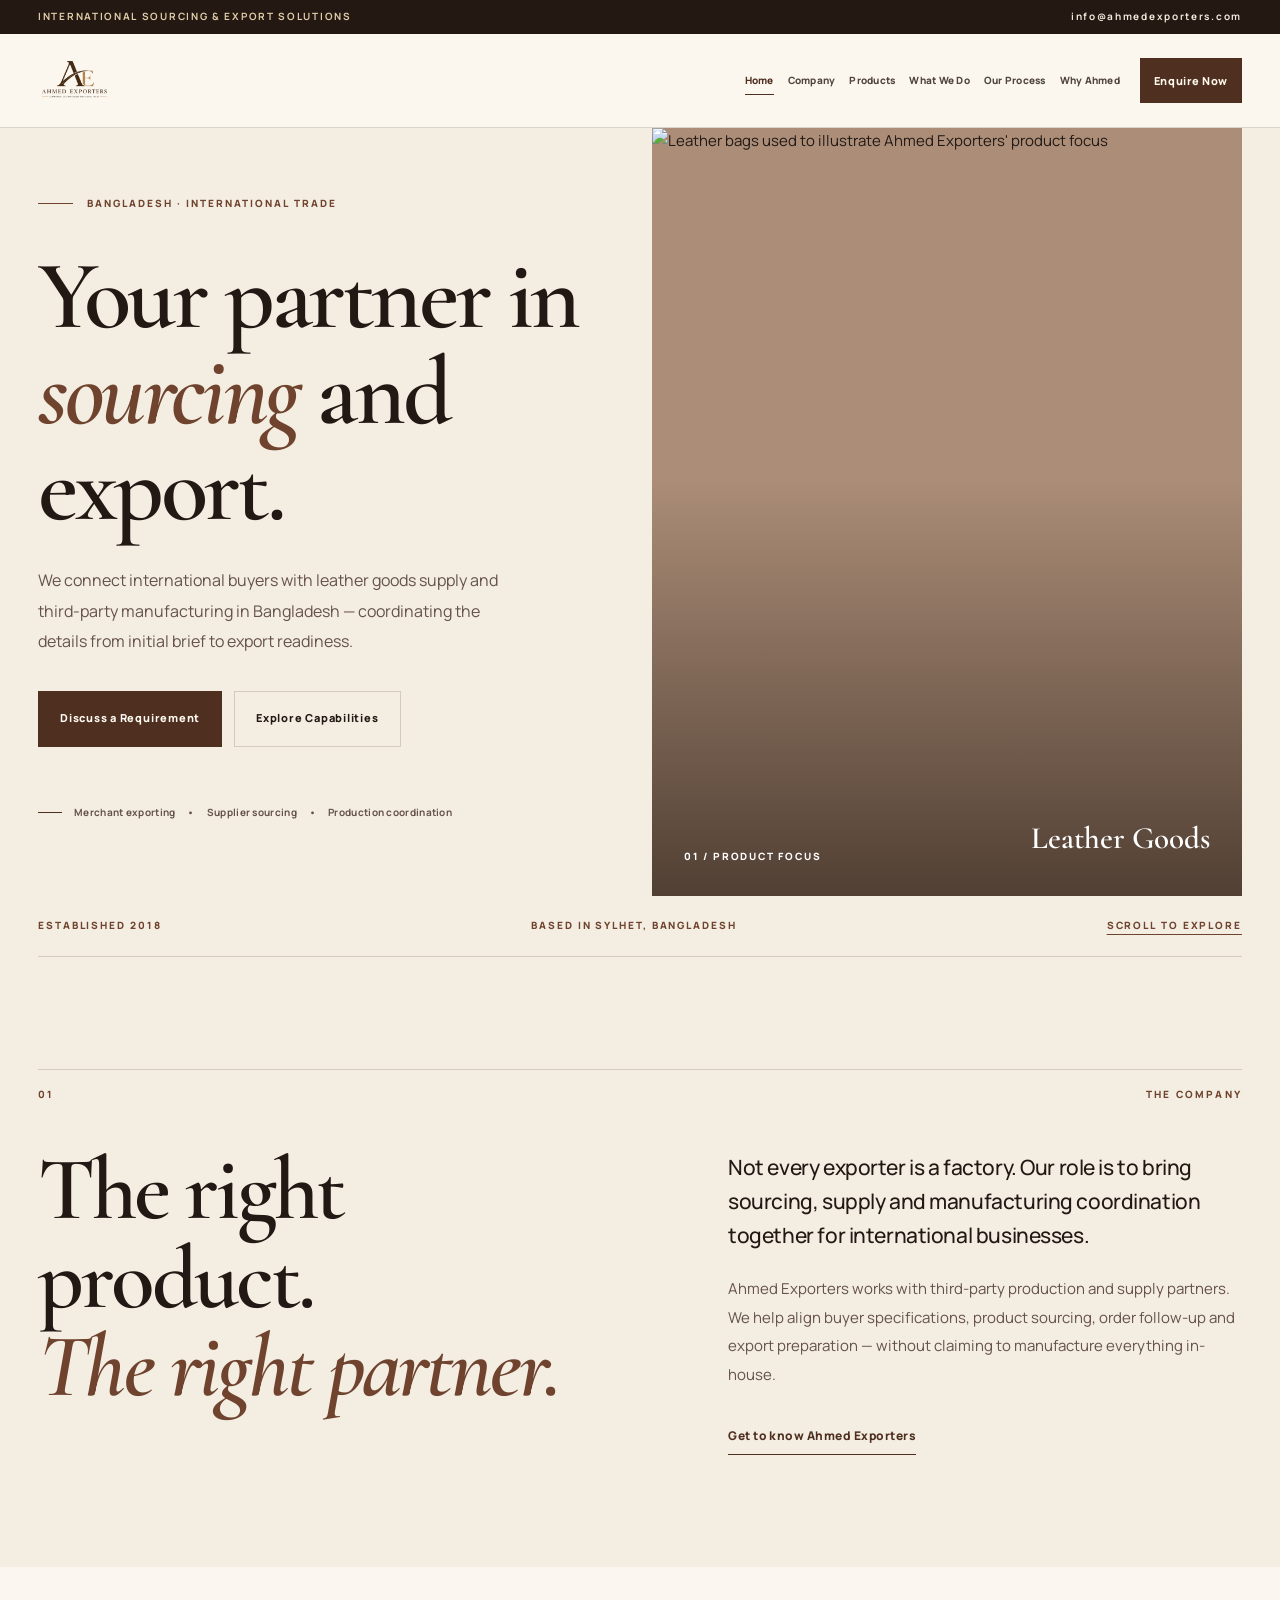
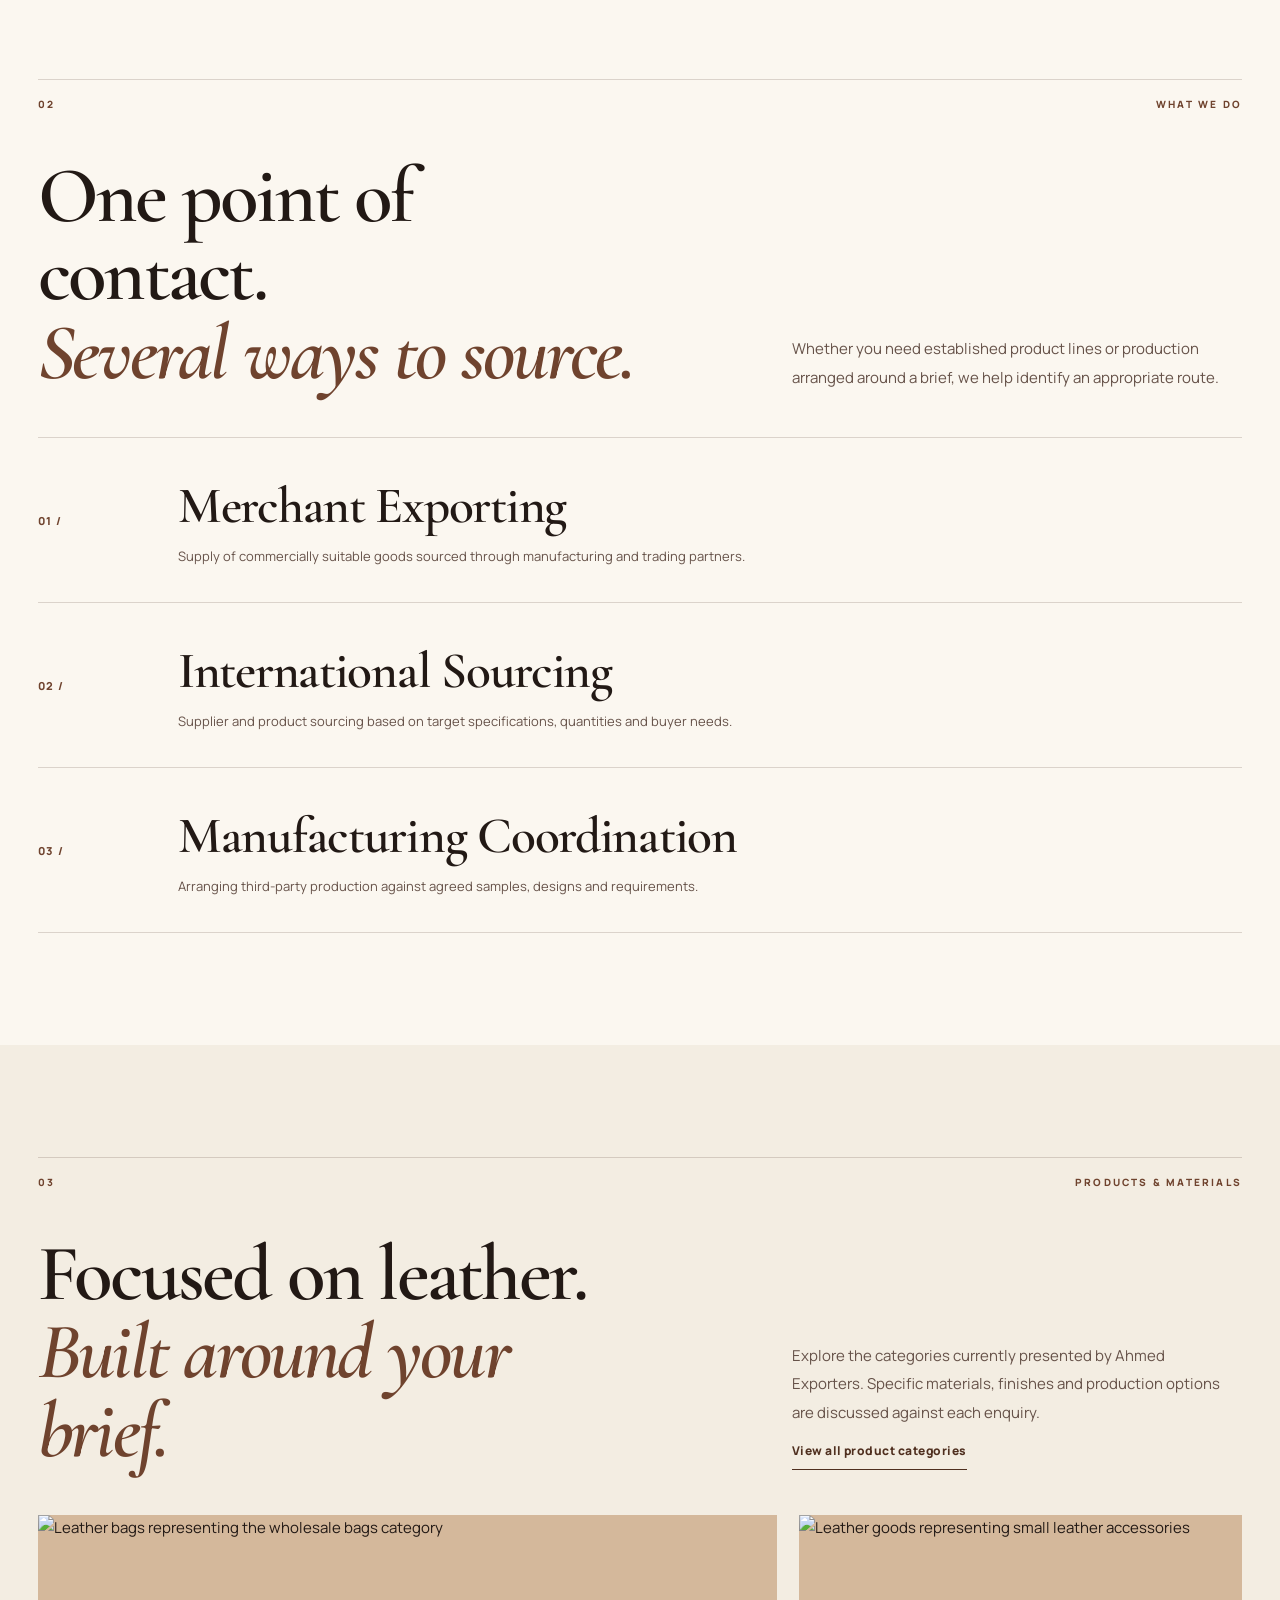
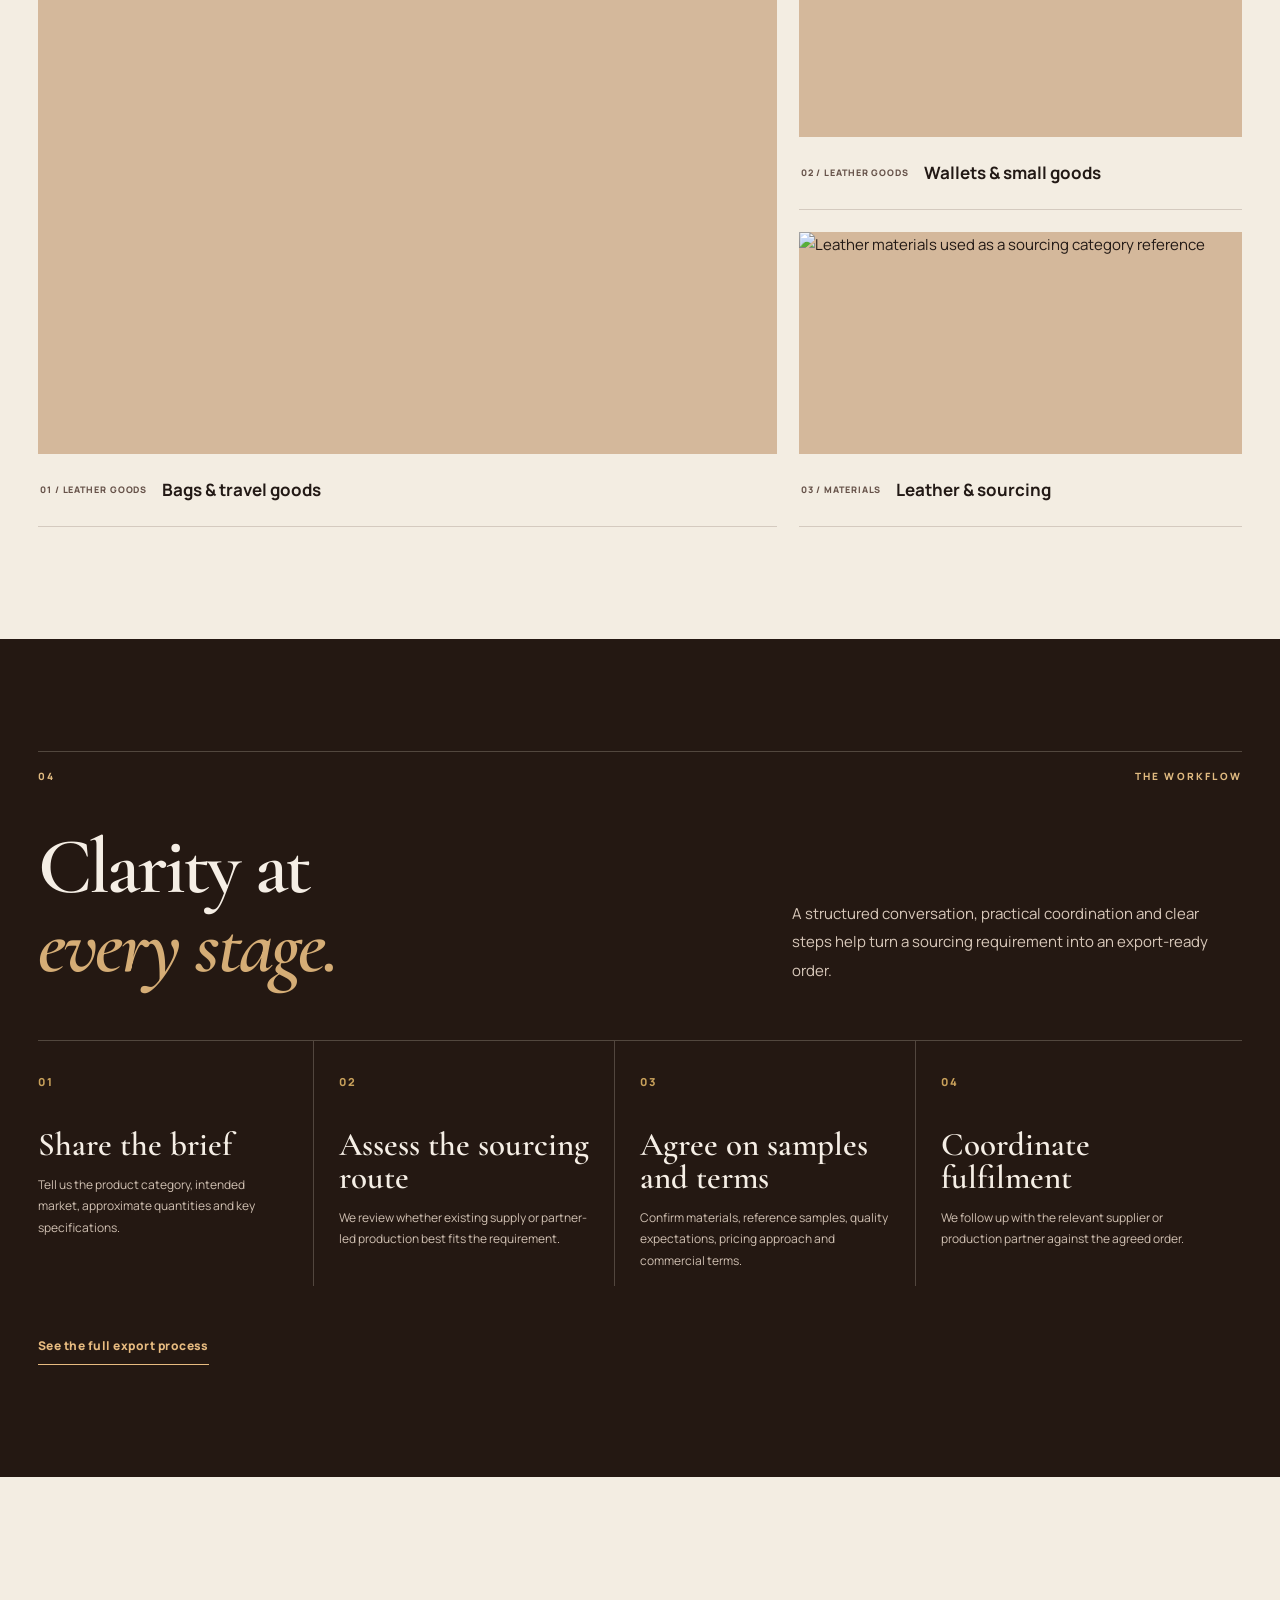
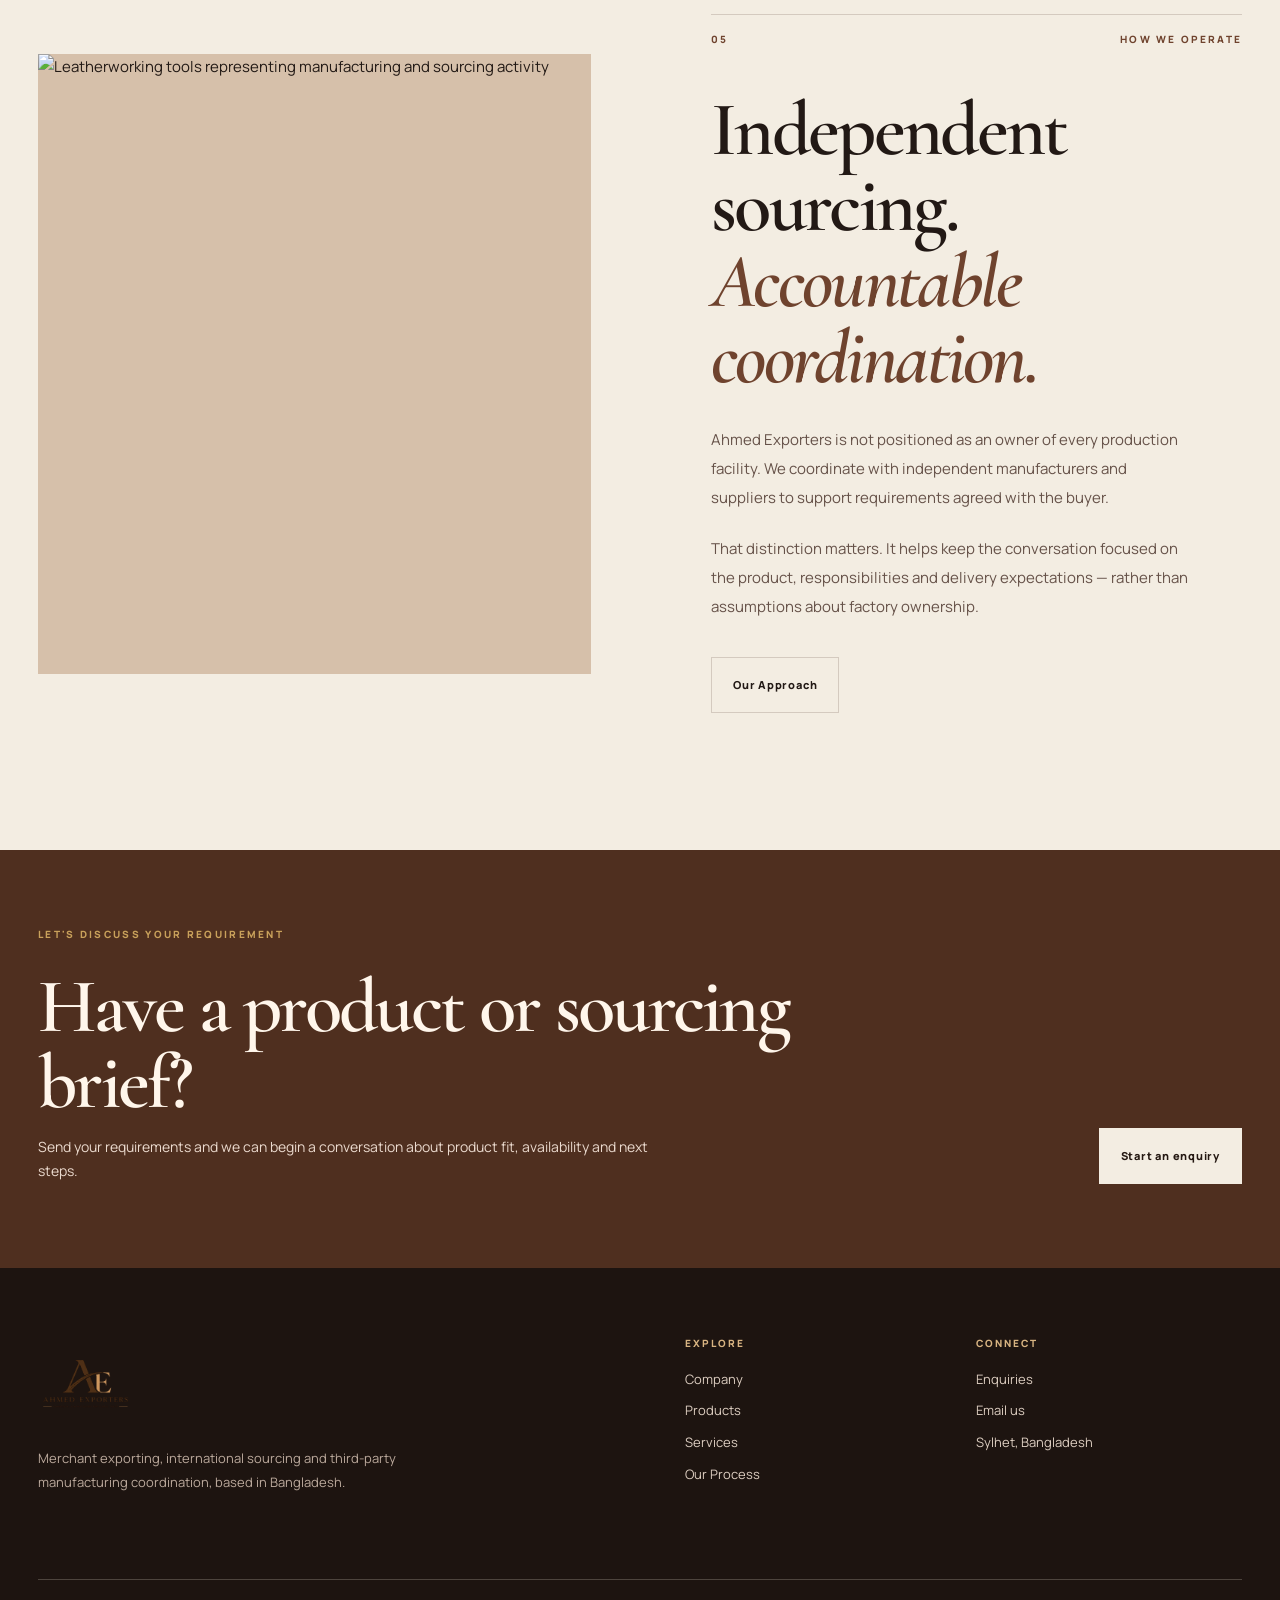
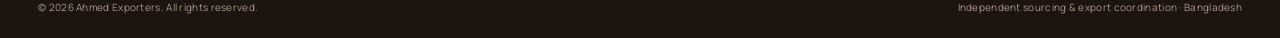
==== commit 233a42e9: "Update Sylhet location and email-only contact; remove decorative arrows" ====
--- a/index.html
+++ b/index.html
@@ -19,62 +19,62 @@
 <link href="https://fonts.googleapis.com/css2?family=Manrope:wght@400;500;600;700;800&family=Cormorant+Garamond:wght@600;700&display=swap" rel="stylesheet">
 <link rel="stylesheet" href="styles.css">
 <title>Ahmed Exporters | Sourcing, Manufacturing Coordination & Export</title>
-<script type="application/ld+json">{"@context":"https://schema.org","@type":"Organization","name":"Ahmed Exporters","url":"https://aryancodespy.github.io/ahmed-exporters/","logo":"https://aryancodespy.github.io/ahmed-exporters/ahmed-exporters-logo.png","description":"Bangladesh-based merchant exporter, leather goods sourcing and third-party manufacturing coordination.","email":"info@ahmedexporters.com","telephone":"+8801923690508","address":{"@type":"PostalAddress","addressLocality":"Dhaka","addressCountry":"BD"}}</script>
+<script type="application/ld+json">{"@context":"https://schema.org","@type":"Organization","name":"Ahmed Exporters","url":"https://aryancodespy.github.io/ahmed-exporters/","logo":"https://aryancodespy.github.io/ahmed-exporters/ahmed-exporters-logo.png","description":"Bangladesh-based merchant exporter, leather goods sourcing and third-party manufacturing coordination.","email":"info@ahmedexporters.com","address":{"@type":"PostalAddress","addressLocality":"Sylhet","addressCountry":"BD"}}</script>
 <script src="script.js" defer></script>
 </head>
 <body data-page="home">
 <a class="skip-link" href="#main">Skip to content</a>
-<div class="utility-bar"><div class="wrap utility-bar__inner"><span>INTERNATIONAL SOURCING &amp; EXPORT SOLUTIONS</span><a href="mailto:info@ahmedexporters.com">info@ahmedexporters.com <span aria-hidden="true">↗</span></a></div></div>
+<div class="utility-bar"><div class="wrap utility-bar__inner"><span>INTERNATIONAL SOURCING &amp; EXPORT SOLUTIONS</span><a href="mailto:info@ahmedexporters.com">info@ahmedexporters.com </a></div></div>
 <header class="site-header"><div class="wrap header-inner">
 <a class="logo-link" href="index.html" aria-label="Ahmed Exporters — homepage"><img class="logo" src="ahmed-exporters-logo.png" alt="Ahmed Exporters"></a>
 <nav class="desktop-nav" aria-label="Main navigation"><a href="index.html" class="active" aria-current="page">Home</a><a href="about.html">Company</a><a href="products.html">Products</a><a href="services.html">What We Do</a><a href="process.html">Our Process</a><a href="why-us.html">Why Ahmed</a></nav>
-<a class="header-action" href="contact.html">Enquire Now <span aria-hidden="true">↗</span></a>
+<a class="header-action" href="contact.html">Enquire Now </a>
 <button class="menu-button" type="button" aria-controls="mobile-navigation" aria-expanded="false" aria-label="Open navigation"><span></span><span></span></button>
 </div>
-<nav id="mobile-navigation" class="mobile-navigation" aria-label="Mobile navigation" hidden><a href="index.html" class="active" aria-current="page">Home</a><a href="about.html">Company</a><a href="products.html">Products</a><a href="services.html">What We Do</a><a href="process.html">Our Process</a><a href="why-us.html">Why Ahmed</a><a class="mobile-navigation__contact" href="contact.html">Start an Enquiry ↗</a></nav>
+<nav id="mobile-navigation" class="mobile-navigation" aria-label="Mobile navigation" hidden><a href="index.html" class="active" aria-current="page">Home</a><a href="about.html">Company</a><a href="products.html">Products</a><a href="services.html">What We Do</a><a href="process.html">Our Process</a><a href="why-us.html">Why Ahmed</a><a class="mobile-navigation__contact" href="contact.html">Start an Enquiry</a></nav>
 </header>
 <main id="main">
 <section class="home-hero"><div class="wrap home-hero__grid"><div class="home-hero__content">
 <div class="hero-overline"><span class="overline-dash"></span> BANGLADESH · INTERNATIONAL TRADE</div>
 <h1>Your partner in <em>sourcing</em> and export.</h1>
 <p>We connect international buyers with leather goods supply and third-party manufacturing in Bangladesh — coordinating the details from initial brief to export readiness.</p>
-<div class="hero-actions"><a class="btn btn--dark" href="contact.html">Discuss a Requirement<span aria-hidden="true">↗</span></a><a class="btn btn--outline" href="services.html">Explore Capabilities<span aria-hidden="true">↗</span></a></div>
+<div class="hero-actions"><a class="btn btn--dark" href="contact.html">Discuss a Requirement</a><a class="btn btn--outline" href="services.html">Explore Capabilities</a></div>
 <div class="hero-proof"><span class="hero-proof__line"></span><span>Merchant exporting</span><span>•</span><span>Supplier sourcing</span><span>•</span><span>Production coordination</span></div>
 </div>
 <div class="home-hero__image"><img src="https://images.pexels.com/photos/27046147/pexels-photo-27046147.jpeg?auto=compress&cs=tinysrgb&w=1400" alt="Leather bags used to illustrate Ahmed Exporters' product focus" loading="lazy" decoding="async" loading="eager" fetchpriority="high"><div class="image-label"><span>01 / PRODUCT FOCUS</span><strong>Leather Goods</strong></div></div></div>
-<div class="wrap hero-bottom"><span>ESTABLISHED 2018</span><span>BASED IN DHAKA, BANGLADESH</span><a href="#overview">SCROLL TO EXPLORE ↓</a></div></section>
+<div class="wrap hero-bottom"><span>ESTABLISHED 2018</span><span>BASED IN SYLHET, BANGLADESH</span><a href="#overview">SCROLL TO EXPLORE</a></div></section>
 <section id="overview" class="section"><div class="wrap">
 <div class="section-index"><span>01</span><span>THE COMPANY</span></div>
-<div class="editorial-grid"><div><h2 class="display">The right product.<br><em>The right partner.</em></h2></div><div class="intro-prose"><p class="large-copy">Not every exporter is a factory. Our role is to bring sourcing, supply and manufacturing coordination together for international businesses.</p><p>Ahmed Exporters works with third-party production and supply partners. We help align buyer specifications, product sourcing, order follow-up and export preparation — without claiming to manufacture everything in-house.</p><a class="inline-link" href="about.html">Get to know Ahmed Exporters <span aria-hidden="true">↗</span></a></div></div>
+<div class="editorial-grid"><div><h2 class="display">The right product.<br><em>The right partner.</em></h2></div><div class="intro-prose"><p class="large-copy">Not every exporter is a factory. Our role is to bring sourcing, supply and manufacturing coordination together for international businesses.</p><p>Ahmed Exporters works with third-party production and supply partners. We help align buyer specifications, product sourcing, order follow-up and export preparation — without claiming to manufacture everything in-house.</p><a class="inline-link" href="about.html">Get to know Ahmed Exporters </a></div></div>
 </div></section>
 <section class="section section--tint"><div class="wrap"><div class="section-index"><span>02</span><span>WHAT WE DO</span></div>
 <div class="section-heading"><div><h2>One point of contact.<br><em>Several ways to source.</em></h2></div><p>Whether you need established product lines or production arranged around a brief, we help identify an appropriate route.</p></div>
 <div class="capability-grid">
-<a class="capability" href="services.html"><span class="capability__num">01 /</span><div><h3>Merchant Exporting</h3><p>Supply of commercially suitable goods sourced through manufacturing and trading partners.</p></div><span class="capability__arrow" aria-hidden="true">↗</span></a>
-<a class="capability" href="services.html"><span class="capability__num">02 /</span><div><h3>International Sourcing</h3><p>Supplier and product sourcing based on target specifications, quantities and buyer needs.</p></div><span class="capability__arrow" aria-hidden="true">↗</span></a>
-<a class="capability" href="services.html"><span class="capability__num">03 /</span><div><h3>Manufacturing Coordination</h3><p>Arranging third-party production against agreed samples, designs and requirements.</p></div><span class="capability__arrow" aria-hidden="true">↗</span></a>
+<a class="capability" href="services.html"><span class="capability__num">01 /</span><div><h3>Merchant Exporting</h3><p>Supply of commercially suitable goods sourced through manufacturing and trading partners.</p></div></a>
+<a class="capability" href="services.html"><span class="capability__num">02 /</span><div><h3>International Sourcing</h3><p>Supplier and product sourcing based on target specifications, quantities and buyer needs.</p></div></a>
+<a class="capability" href="services.html"><span class="capability__num">03 /</span><div><h3>Manufacturing Coordination</h3><p>Arranging third-party production against agreed samples, designs and requirements.</p></div></a>
 </div></div></section>
 <section class="section"><div class="wrap"><div class="section-index"><span>03</span><span>PRODUCTS & MATERIALS</span></div>
-<div class="section-heading"><div><h2>Focused on leather.<br><em>Built around your brief.</em></h2></div><div><p>Explore the categories currently presented by Ahmed Exporters. Specific materials, finishes and production options are discussed against each enquiry.</p><a class="inline-link" href="products.html">View all product categories ↗</a></div></div>
+<div class="section-heading"><div><h2>Focused on leather.<br><em>Built around your brief.</em></h2></div><div><p>Explore the categories currently presented by Ahmed Exporters. Specific materials, finishes and production options are discussed against each enquiry.</p><a class="inline-link" href="products.html">View all product categories</a></div></div>
 <div class="featured-products">
-<a href="products.html" class="featured-product featured-product--large"><div class="featured-product__photo"><img src="https://images.pexels.com/photos/9807758/pexels-photo-9807758.jpeg?auto=compress&cs=tinysrgb&w=1200" alt="Leather bags representing the wholesale bags category" loading="lazy" decoding="async" ></div><div class="featured-product__text"><span>01 / LEATHER GOODS</span><h3>Bags &amp; travel goods</h3><span aria-hidden="true">↗</span></div></a>
-<a href="products.html" class="featured-product"><div class="featured-product__photo"><img src="https://images.pexels.com/photos/28028262/pexels-photo-28028262.jpeg?auto=compress&cs=tinysrgb&w=1200" alt="Leather goods representing small leather accessories" loading="lazy" decoding="async" ></div><div class="featured-product__text"><span>02 / LEATHER GOODS</span><h3>Wallets &amp; small goods</h3><span aria-hidden="true">↗</span></div></a>
-<a href="products.html" class="featured-product"><div class="featured-product__photo"><img src="https://images.pexels.com/photos/5962631/pexels-photo-5962631.jpeg?auto=compress&cs=tinysrgb&w=1400" alt="Leather materials used as a sourcing category reference" loading="lazy" decoding="async" ></div><div class="featured-product__text"><span>03 / MATERIALS</span><h3>Leather &amp; sourcing</h3><span aria-hidden="true">↗</span></div></a>
+<a href="products.html" class="featured-product featured-product--large"><div class="featured-product__photo"><img src="https://images.pexels.com/photos/9807758/pexels-photo-9807758.jpeg?auto=compress&cs=tinysrgb&w=1200" alt="Leather bags representing the wholesale bags category" loading="lazy" decoding="async" ></div><div class="featured-product__text"><span>01 / LEATHER GOODS</span><h3>Bags &amp; travel goods</h3></div></a>
+<a href="products.html" class="featured-product"><div class="featured-product__photo"><img src="https://images.pexels.com/photos/28028262/pexels-photo-28028262.jpeg?auto=compress&cs=tinysrgb&w=1200" alt="Leather goods representing small leather accessories" loading="lazy" decoding="async" ></div><div class="featured-product__text"><span>02 / LEATHER GOODS</span><h3>Wallets &amp; small goods</h3></div></a>
+<a href="products.html" class="featured-product"><div class="featured-product__photo"><img src="https://images.pexels.com/photos/5962631/pexels-photo-5962631.jpeg?auto=compress&cs=tinysrgb&w=1400" alt="Leather materials used as a sourcing category reference" loading="lazy" decoding="async" ></div><div class="featured-product__text"><span>03 / MATERIALS</span><h3>Leather &amp; sourcing</h3></div></a>
 </div></div></section>
 <section class="section section--dark"><div class="wrap">
 <div class="section-index"><span>04</span><span>THE WORKFLOW</span></div>
 <div class="section-heading section-heading--light"><div><h2>Clarity at<br><em>every stage.</em></h2></div><p>A structured conversation, practical coordination and clear steps help turn a sourcing requirement into an export-ready order.</p></div>
 <div class="process-preview"><div class="preview-step"><span>01</span><h3>Share the brief</h3><p>Tell us the product category, intended market, approximate quantities and key specifications.</p></div><div class="preview-step"><span>02</span><h3>Assess the sourcing route</h3><p>We review whether existing supply or partner-led production best fits the requirement.</p></div><div class="preview-step"><span>03</span><h3>Agree on samples and terms</h3><p>Confirm materials, reference samples, quality expectations, pricing approach and commercial terms.</p></div><div class="preview-step"><span>04</span><h3>Coordinate fulfilment</h3><p>We follow up with the relevant supplier or production partner against the agreed order.</p></div></div>
-<a class="inline-link inline-link--light" href="process.html">See the full export process ↗</a>
+<a class="inline-link inline-link--light" href="process.html">See the full export process</a>
 </div></section>
 <section class="section image-story"><div class="wrap image-story__grid">
-<div class="image-story__visual"><img src="https://images.pexels.com/photos/6653239/pexels-photo-6653239.jpeg?auto=compress&cs=tinysrgb&w=1200" alt="Leatherworking tools representing manufacturing and sourcing activity" loading="lazy" decoding="async" ></div><div class="image-story__copy"><div class="section-index"><span>05</span><span>HOW WE OPERATE</span></div><h2>Independent sourcing.<br><em>Accountable coordination.</em></h2><p>Ahmed Exporters is not positioned as an owner of every production facility. We coordinate with independent manufacturers and suppliers to support requirements agreed with the buyer.</p><p>That distinction matters. It helps keep the conversation focused on the product, responsibilities and delivery expectations — rather than assumptions about factory ownership.</p><a class="btn btn--outline" href="why-us.html">Our Approach<span aria-hidden="true">↗</span></a></div>
+<div class="image-story__visual"><img src="https://images.pexels.com/photos/6653239/pexels-photo-6653239.jpeg?auto=compress&cs=tinysrgb&w=1200" alt="Leatherworking tools representing manufacturing and sourcing activity" loading="lazy" decoding="async" ></div><div class="image-story__copy"><div class="section-index"><span>05</span><span>HOW WE OPERATE</span></div><h2>Independent sourcing.<br><em>Accountable coordination.</em></h2><p>Ahmed Exporters is not positioned as an owner of every production facility. We coordinate with independent manufacturers and suppliers to support requirements agreed with the buyer.</p><p>That distinction matters. It helps keep the conversation focused on the product, responsibilities and delivery expectations — rather than assumptions about factory ownership.</p><a class="btn btn--outline" href="why-us.html">Our Approach</a></div>
 </div></section>
-<section class="contact-band" aria-labelledby="band-title"><div class="wrap contact-band__inner"><div><p class="eyebrow eyebrow--light">LET'S DISCUSS YOUR REQUIREMENT</p><h2 id="band-title">Have a product or sourcing brief?</h2><p>Send your requirements and we can begin a conversation about product fit, availability and next steps.</p></div><a class="btn btn--light" href="contact.html">Start an enquiry<span aria-hidden="true">↗</span></a></div></section>
+<section class="contact-band" aria-labelledby="band-title"><div class="wrap contact-band__inner"><div><p class="eyebrow eyebrow--light">LET'S DISCUSS YOUR REQUIREMENT</p><h2 id="band-title">Have a product or sourcing brief?</h2><p>Send your requirements and we can begin a conversation about product fit, availability and next steps.</p></div><a class="btn btn--light" href="contact.html">Start an enquiry</a></div></section>
 </main>
 <footer class="footer"><div class="wrap">
 <div class="footer__top"><div class="footer__company"><a href="index.html"><img src="ahmed-exporters-logo.png" alt="Ahmed Exporters" class="footer__logo"></a><p>Merchant exporting, international sourcing and third-party manufacturing coordination, based in Bangladesh.</p></div>
-<div class="footer__links"><div><h2>Explore</h2><a href="about.html">Company</a><a href="products.html">Products</a><a href="services.html">Services</a><a href="process.html">Our Process</a></div><div><h2>Connect</h2><a href="contact.html">Enquiries</a><a href="mailto:info@ahmedexporters.com">Email us</a><a href="tel:+8801923690508">+880 1923 690508</a><span>Dhaka, Bangladesh</span></div></div></div>
+<div class="footer__links"><div><h2>Explore</h2><a href="about.html">Company</a><a href="products.html">Products</a><a href="services.html">Services</a><a href="process.html">Our Process</a></div><div><h2>Connect</h2><a href="contact.html">Enquiries</a><a href="mailto:info@ahmedexporters.com">Email us</a><span>Sylhet, Bangladesh</span></div></div></div>
 <div class="footer__bottom"><span>© <span data-year>2026</span> Ahmed Exporters. All rights reserved.</span><span>Independent sourcing &amp; export coordination · Bangladesh</span></div>
 </div></footer>
 </body></html>
--- a/styles.css
+++ b/styles.css
@@ -59,9 +59,9 @@
 .inline-link{display:inline-flex;align-items:center;gap:18px;color:var(--primary);font-weight:800;letter-spacing:.04em;font-size:12px;border-bottom:1px solid var(--primary);padding:0 0 8px;margin-top:13px;transition:gap .2s}
 .inline-link:hover{gap:26px}
 .inline-link--light{color:#e7bb80;border-color:#e7bb80}
-.btn{display:inline-flex;justify-content:space-between;align-items:center;gap:34px;border:1px solid var(--primary);padding:17px 21px;min-height:56px;color:#fffaf2;background:var(--primary);font-weight:800;font-size:11px;letter-spacing:.07em;line-height:1.3;transition:background .2s,color .2s,border-color .2s}
+.btn{display:inline-flex;justify-content:center;align-items:center;gap:0;border:1px solid var(--primary);padding:17px 21px;min-height:56px;color:#fffaf2;background:var(--primary);font-weight:800;font-size:11px;letter-spacing:.07em;line-height:1.3;transition:background .2s,color .2s,border-color .2s}
 .btn:hover{background:var(--surface-dark);border-color:var(--surface-dark)}
-.btn span{font-size:18px;line-height:1}
+
 .btn--outline{color:var(--text);background:transparent;border-color:var(--line)}
 .btn--outline:hover{color:white}
 .btn--light{color:var(--surface-dark);background:var(--bg);border-color:var(--bg)}
@@ -90,12 +90,12 @@
 .section-heading p{color:var(--muted);max-width:435px;font-size:15px;line-height:1.9;margin:0}
 .section-heading--light p{color:#d8c8ba}
 .capability-grid{border-top:1px solid var(--line)}
-.capability{display:grid;grid-template-columns:110px 1fr 60px;gap:30px;align-items:center;min-height:165px;padding:28px 10px 28px 0;border-bottom:1px solid var(--line);transition:background .2s,padding .2s}
+.capability{display:grid;grid-template-columns:110px 1fr;gap:30px;align-items:center;min-height:165px;padding:28px 10px 28px 0;border-bottom:1px solid var(--line);transition:background .2s,padding .2s}
 .capability:hover{background:#f1e9dd;padding-left:18px}
 .capability__num{font-size:11px;color:var(--primary-2);font-weight:800;letter-spacing:.13em}
 .capability h3{font-family:var(--display);font-size:clamp(36px,4vw,54px);font-weight:600;letter-spacing:-.025em;margin:0 0 5px}
 .capability p{margin:0;color:var(--muted);font-size:13px;max-width:570px}
-.capability__arrow{font-size:26px;text-align:right;color:var(--primary)}
+
 .featured-products{display:grid;grid-template-columns:1.25fr .75fr;gap:22px}
 .featured-product{display:block;min-width:0}
 .featured-product--large{grid-row:span 2}
@@ -106,7 +106,7 @@
 .featured-product__text{display:flex;align-items:center;gap:15px;border-bottom:1px solid var(--line);padding:17px 2px;min-height:73px}
 .featured-product__text span:first-child{font-size:9px;letter-spacing:.1em;color:var(--muted);font-weight:800}
 .featured-product__text h3{margin:0 auto 0 0;font-size:17px;font-weight:700}
-.featured-product__text span:last-child{font-size:19px}
+
 .process-preview{display:grid;grid-template-columns:repeat(4,1fr);border-top:1px solid var(--line-dark);margin:55px 0 36px}
 .preview-step{padding:27px 25px 15px 0;border-right:1px solid var(--line-dark);margin-right:25px}
 .preview-step:last-child{border-right:0}
@@ -289,11 +289,11 @@
  .hero-bottom a{display:none}
  .image-label{bottom:18px;left:20px;right:20px}
  .image-label strong{font-size:29px}
- .capability{grid-template-columns:45px 1fr 24px;gap:9px;min-height:140px;padding:22px 0}
+ .capability{grid-template-columns:45px 1fr;gap:9px;min-height:140px;padding:22px 0}
  .capability__num{font-size:9px}
  .capability h3{font-size:36px}
  .capability p{font-size:12px}
- .capability__arrow{font-size:20px}
+ 
  .featured-products{grid-template-columns:1fr;gap:22px}
  .featured-product--large{grid-row:auto}
  .featured-product--large .featured-product__photo{min-height:0;height:auto;aspect-ratio:16/10}
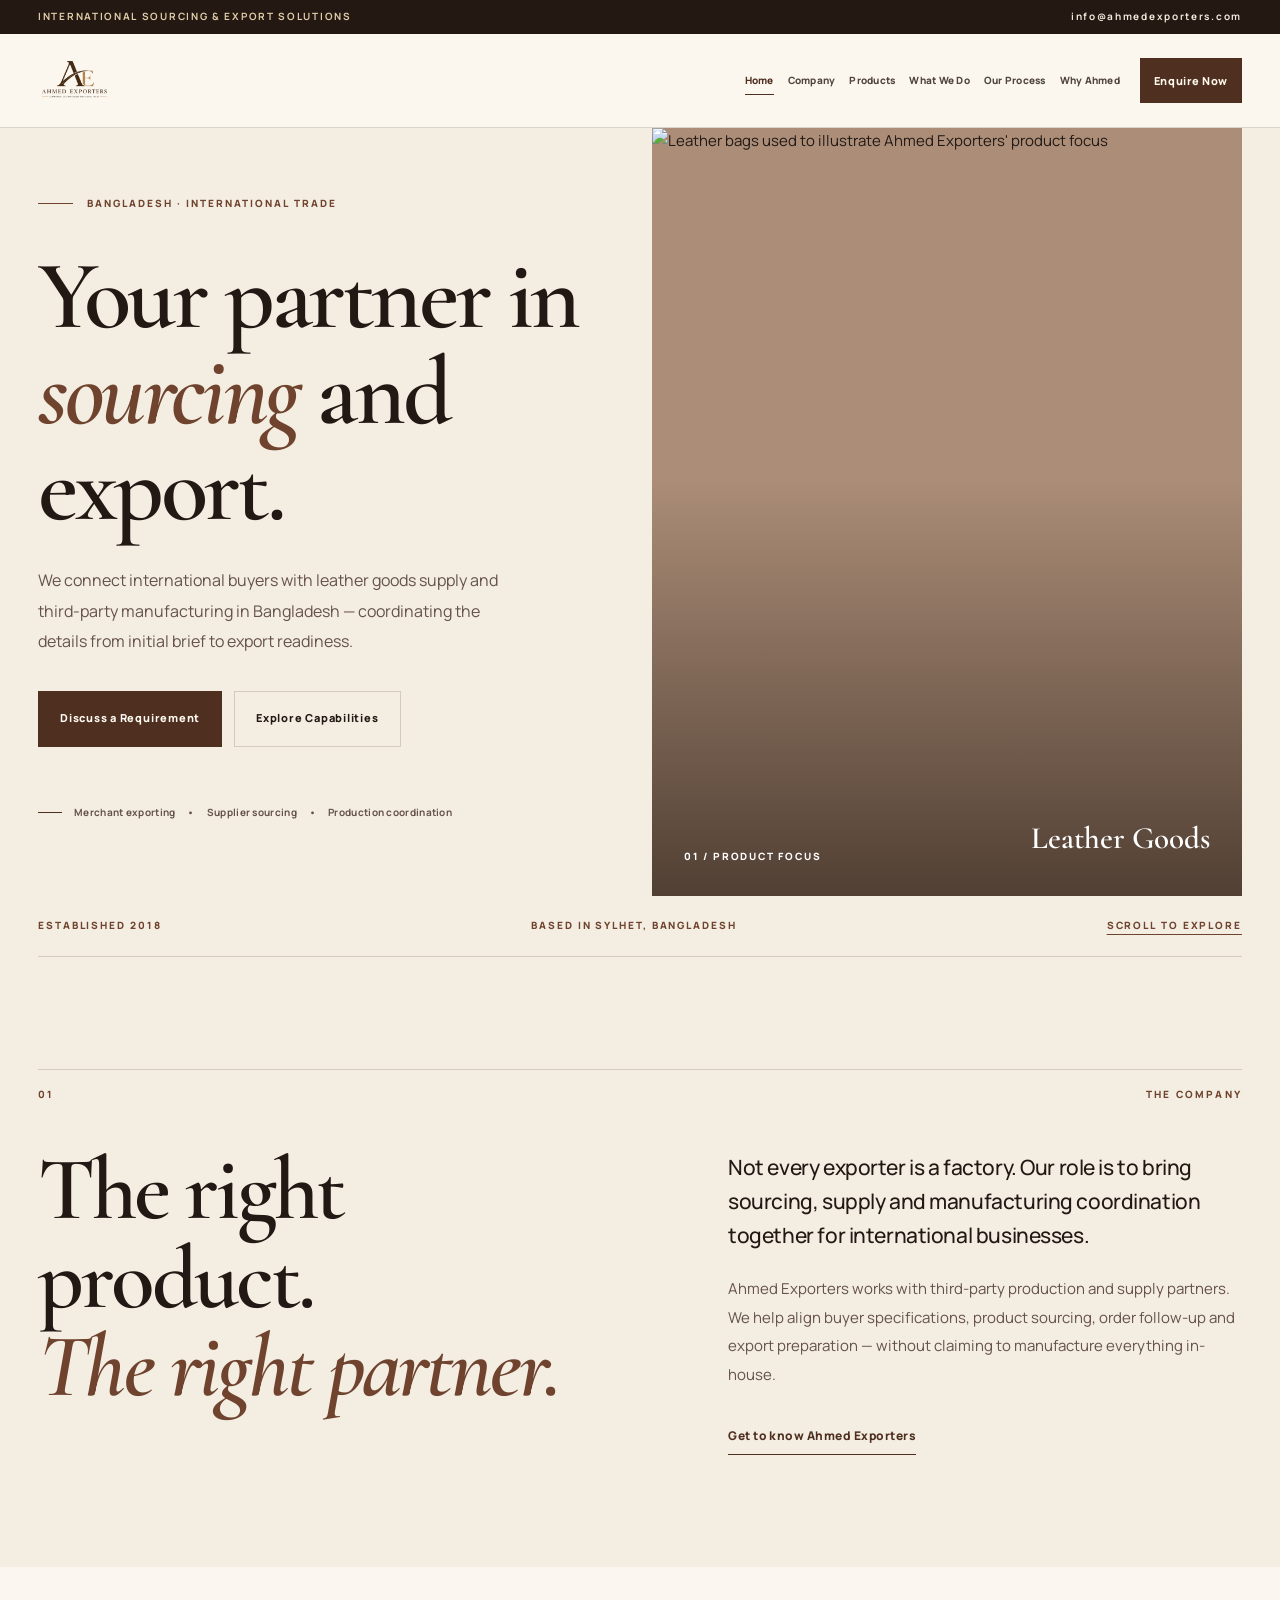
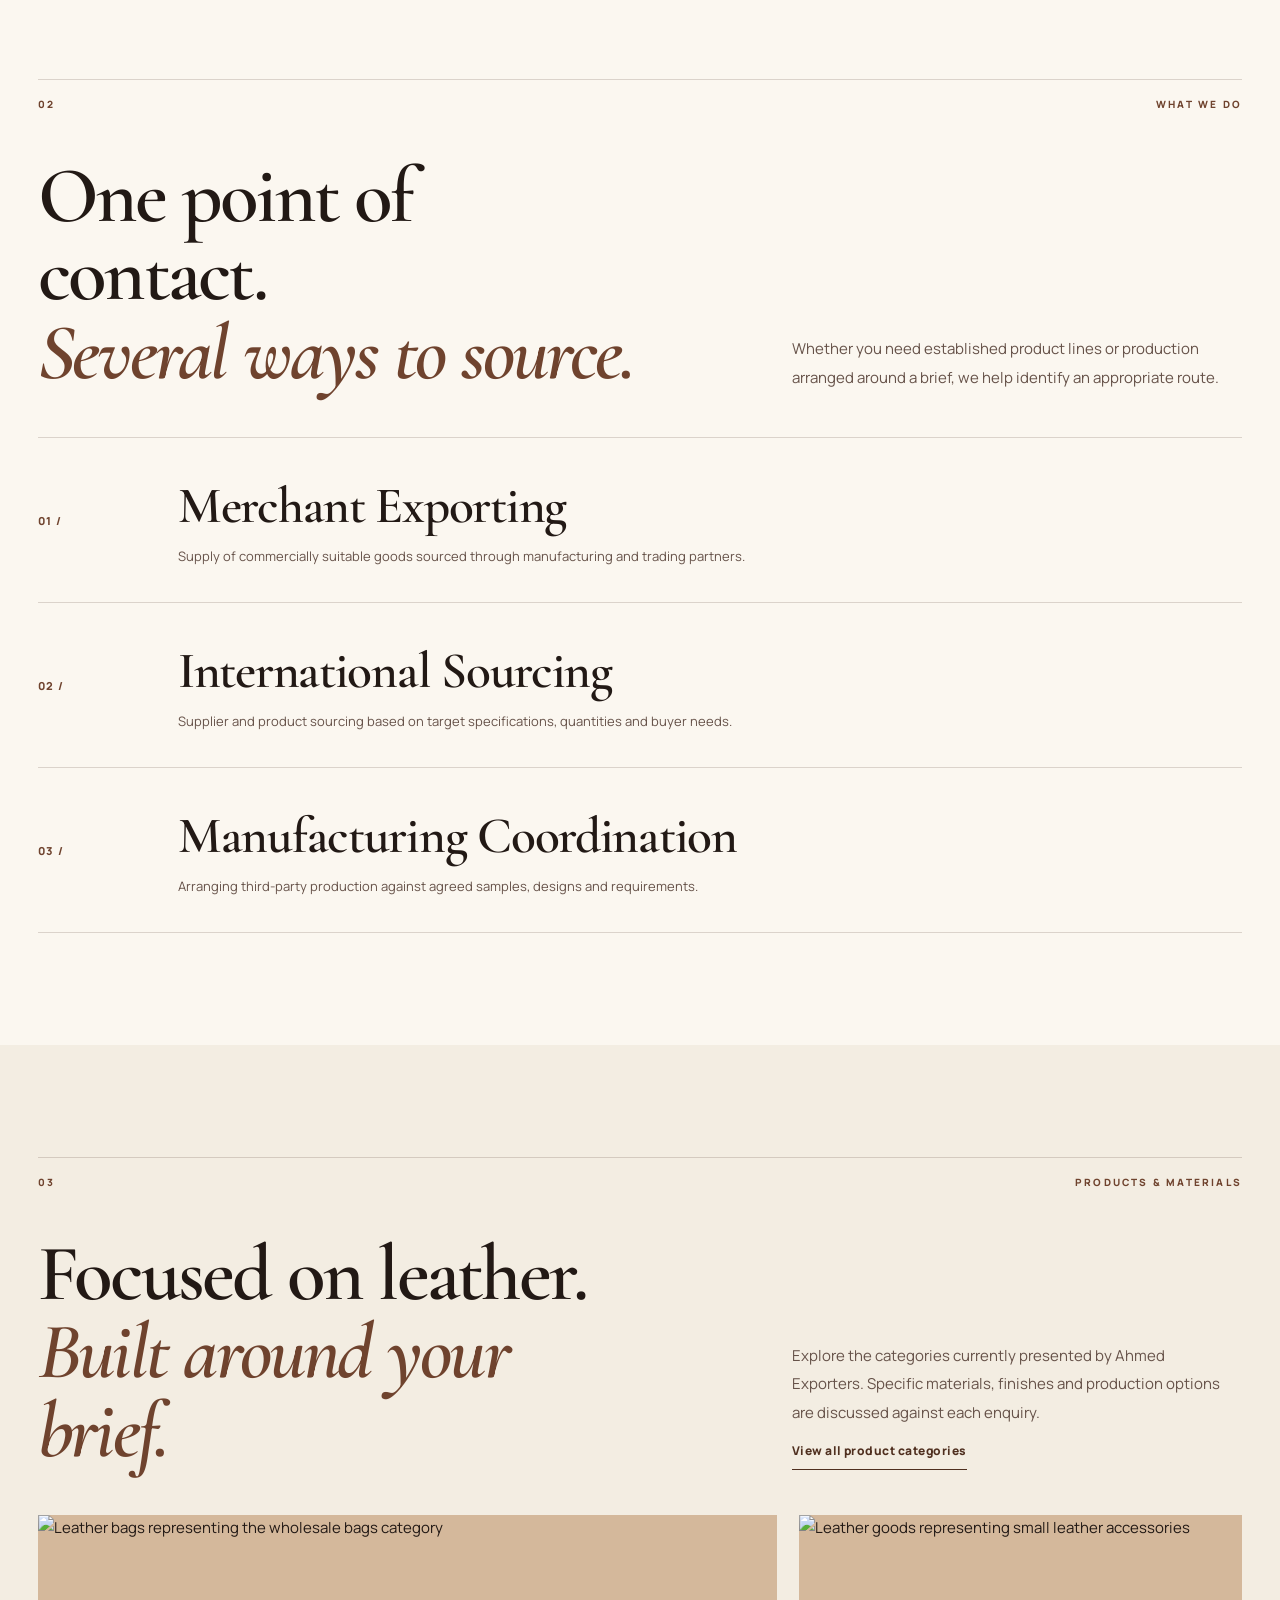
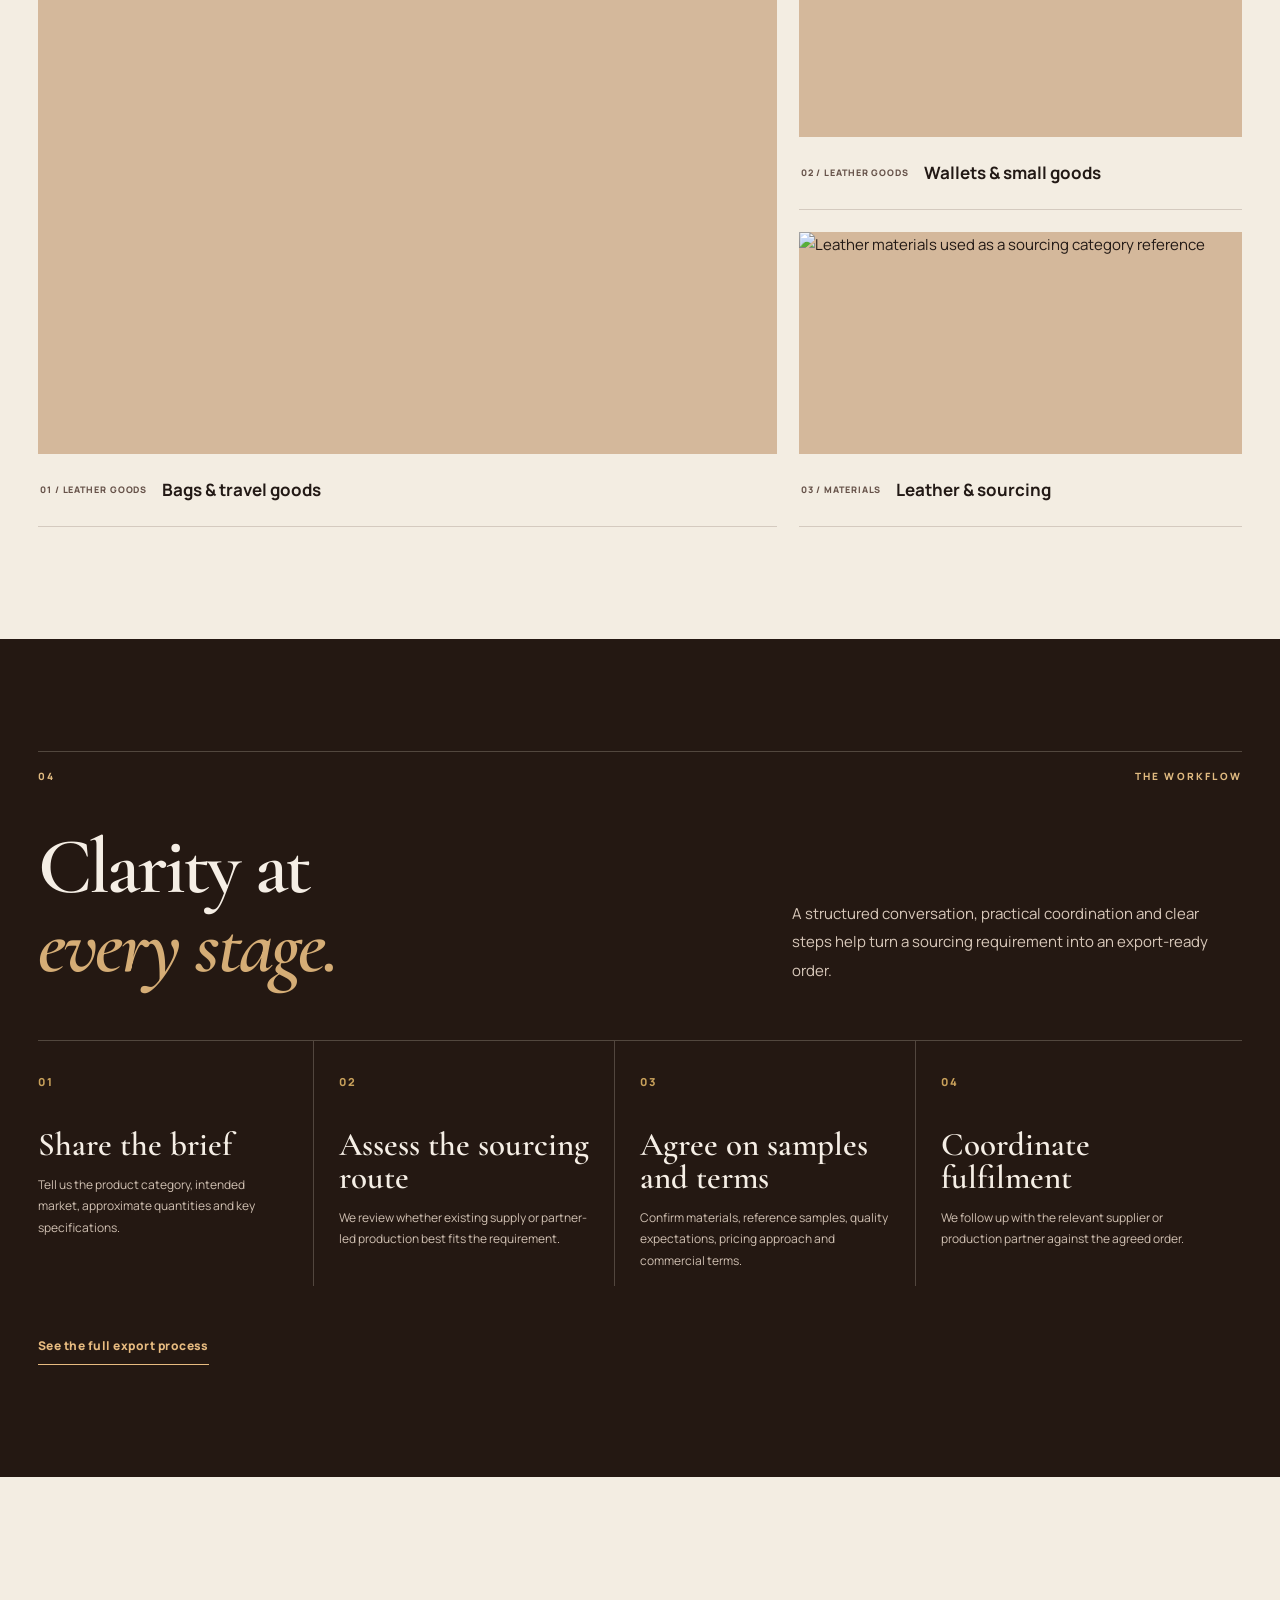
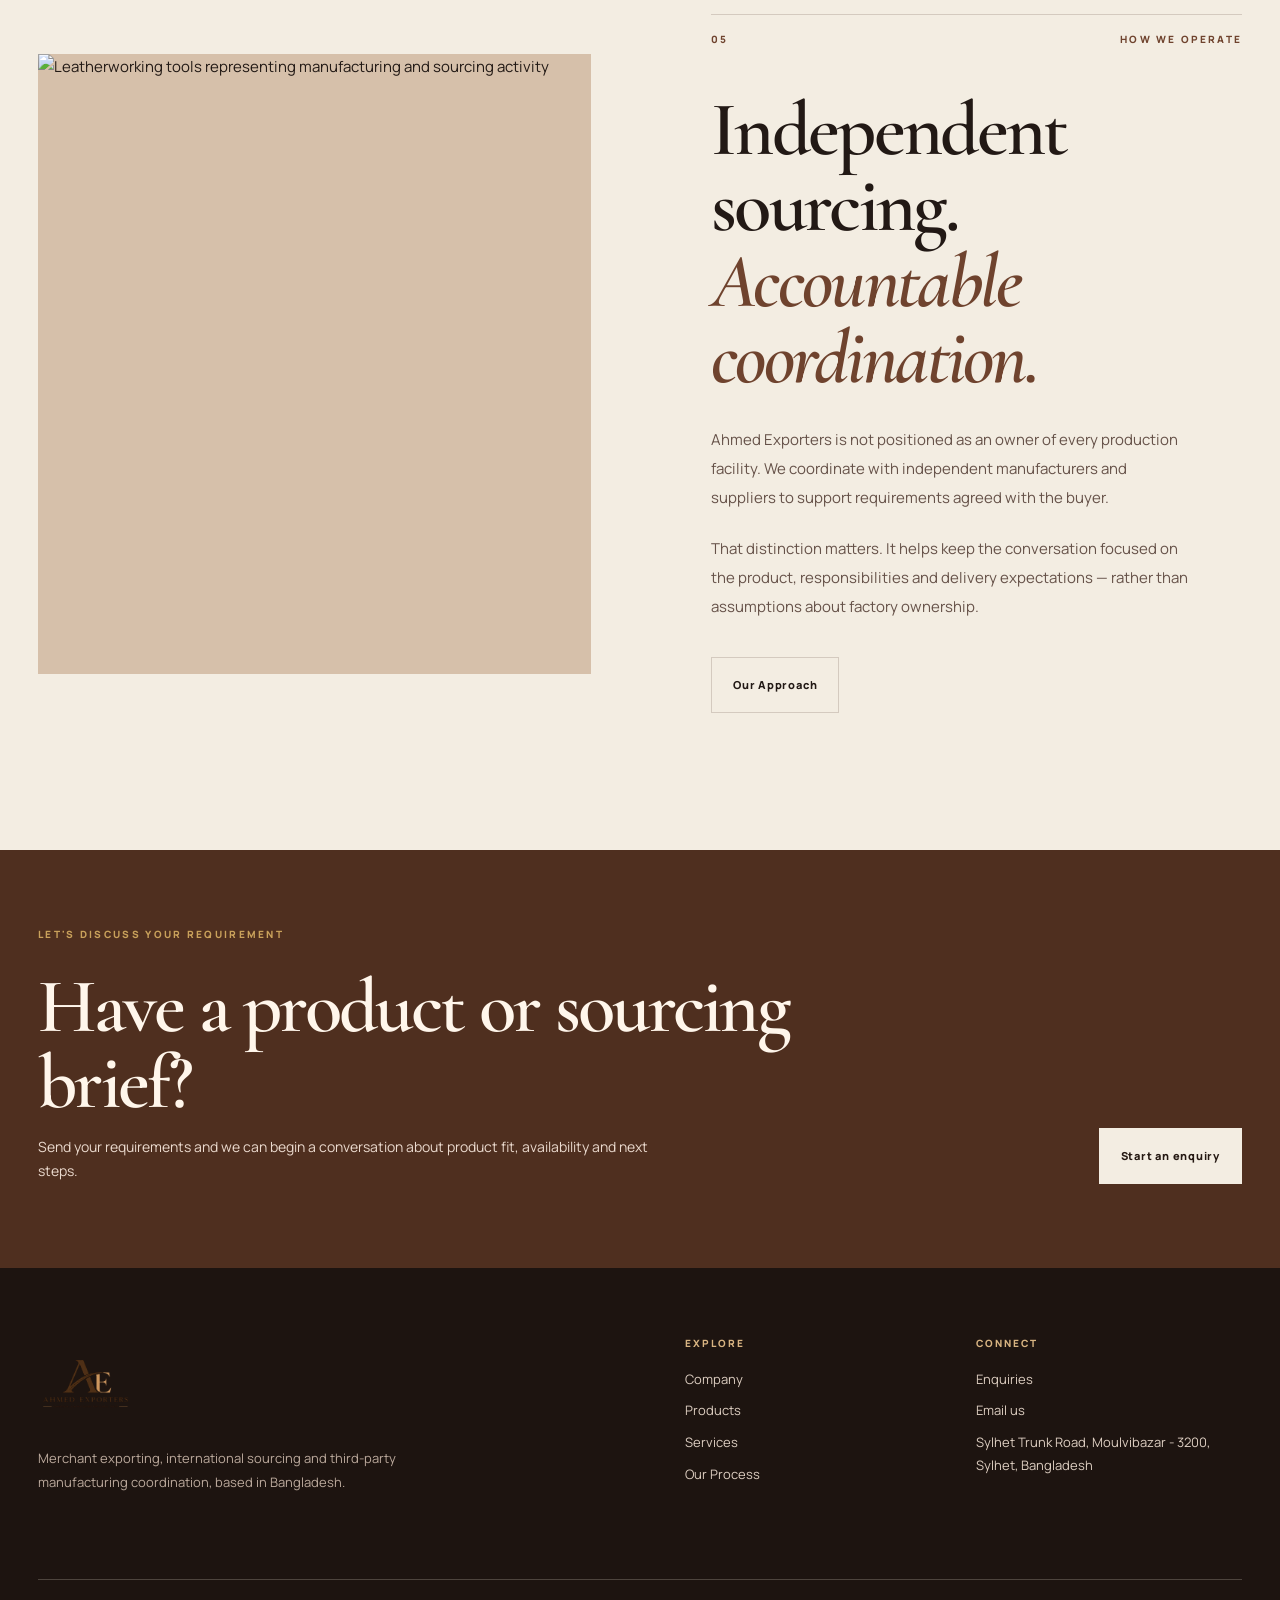
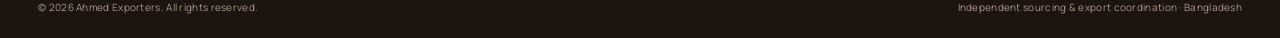
==== commit f1ac8aba: "Update Ahmed Exporters full office address across website" ====
--- a/index.html
+++ b/index.html
@@ -19,7 +19,7 @@
 <link href="https://fonts.googleapis.com/css2?family=Manrope:wght@400;500;600;700;800&family=Cormorant+Garamond:wght@600;700&display=swap" rel="stylesheet">
 <link rel="stylesheet" href="styles.css">
 <title>Ahmed Exporters | Sourcing, Manufacturing Coordination & Export</title>
-<script type="application/ld+json">{"@context":"https://schema.org","@type":"Organization","name":"Ahmed Exporters","url":"https://aryancodespy.github.io/ahmed-exporters/","logo":"https://aryancodespy.github.io/ahmed-exporters/ahmed-exporters-logo.png","description":"Bangladesh-based merchant exporter, leather goods sourcing and third-party manufacturing coordination.","email":"info@ahmedexporters.com","address":{"@type":"PostalAddress","addressLocality":"Sylhet","addressCountry":"BD"}}</script>
+<script type="application/ld+json">{"@context":"https://schema.org","@type":"Organization","name":"Ahmed Exporters","url":"https://aryancodespy.github.io/ahmed-exporters/","logo":"https://aryancodespy.github.io/ahmed-exporters/ahmed-exporters-logo.png","description":"Bangladesh-based merchant exporter, leather goods sourcing and third-party manufacturing coordination.","email":"info@ahmedexporters.com","address":{"@type":"PostalAddress","streetAddress":"Sylhet Trunk Road","addressLocality":"Moulvibazar","postalCode":"3200","addressRegion":"Sylhet","addressCountry":"BD"}}</script>
 <script src="script.js" defer></script>
 </head>
 <body data-page="home">
@@ -74,7 +74,7 @@
 </main>
 <footer class="footer"><div class="wrap">
 <div class="footer__top"><div class="footer__company"><a href="index.html"><img src="ahmed-exporters-logo.png" alt="Ahmed Exporters" class="footer__logo"></a><p>Merchant exporting, international sourcing and third-party manufacturing coordination, based in Bangladesh.</p></div>
-<div class="footer__links"><div><h2>Explore</h2><a href="about.html">Company</a><a href="products.html">Products</a><a href="services.html">Services</a><a href="process.html">Our Process</a></div><div><h2>Connect</h2><a href="contact.html">Enquiries</a><a href="mailto:info@ahmedexporters.com">Email us</a><span>Sylhet, Bangladesh</span></div></div></div>
+<div class="footer__links"><div><h2>Explore</h2><a href="about.html">Company</a><a href="products.html">Products</a><a href="services.html">Services</a><a href="process.html">Our Process</a></div><div><h2>Connect</h2><a href="contact.html">Enquiries</a><a href="mailto:info@ahmedexporters.com">Email us</a><span>Sylhet Trunk Road, Moulvibazar - 3200, Sylhet, Bangladesh</span></div></div></div>
 <div class="footer__bottom"><span>© <span data-year>2026</span> Ahmed Exporters. All rights reserved.</span><span>Independent sourcing &amp; export coordination · Bangladesh</span></div>
 </div></footer>
 </body></html>
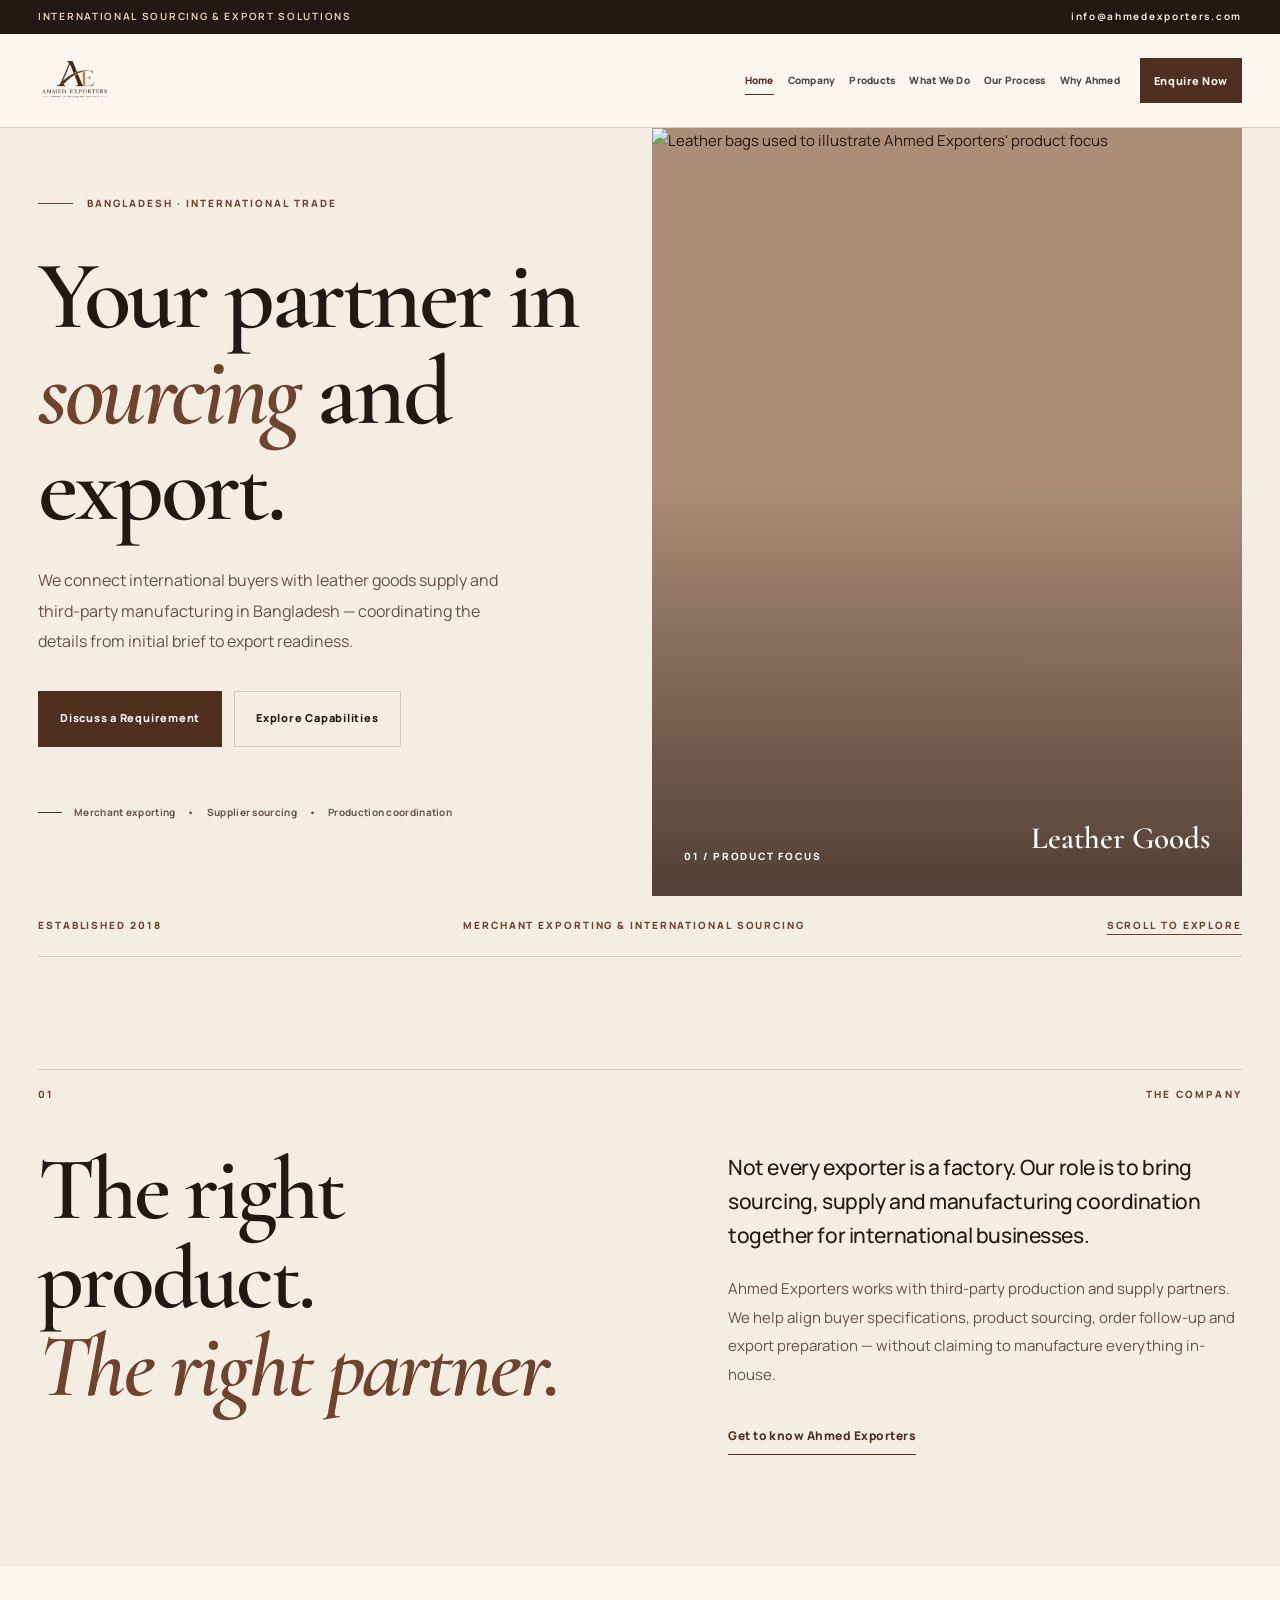
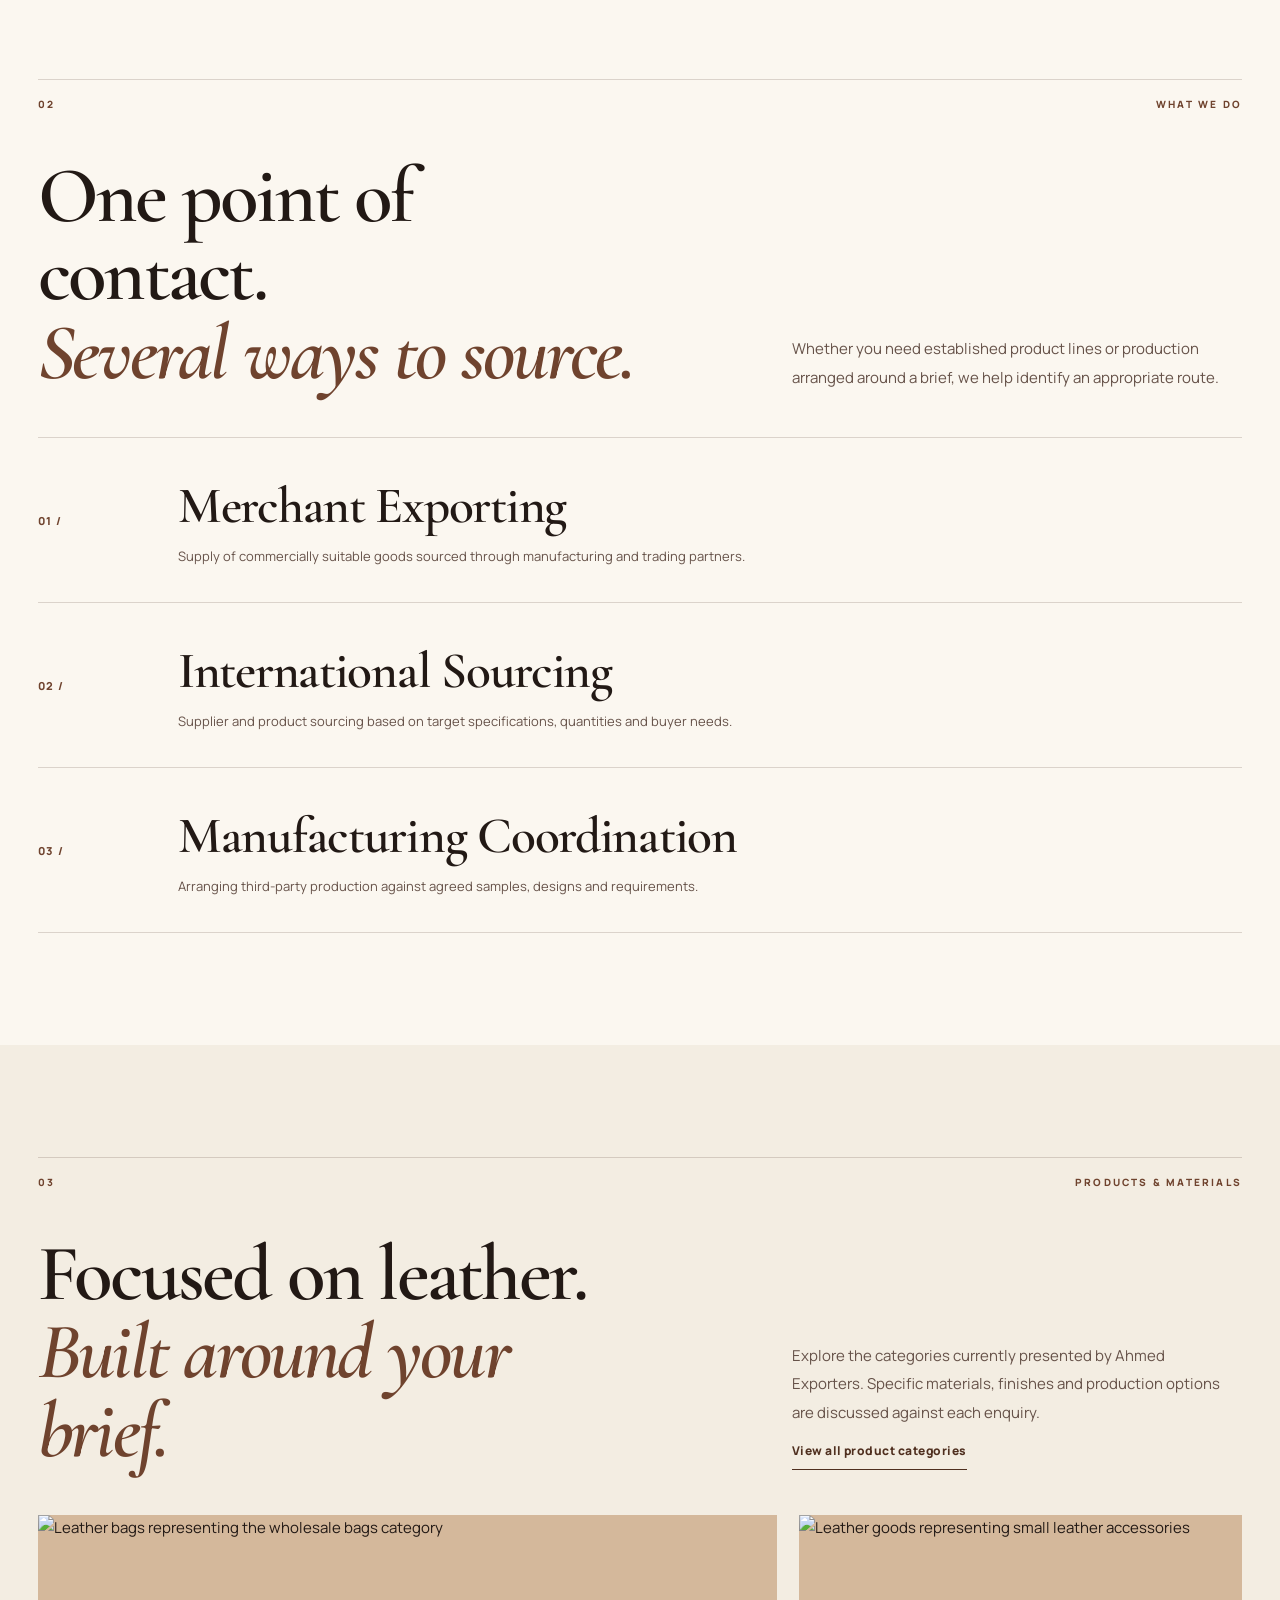
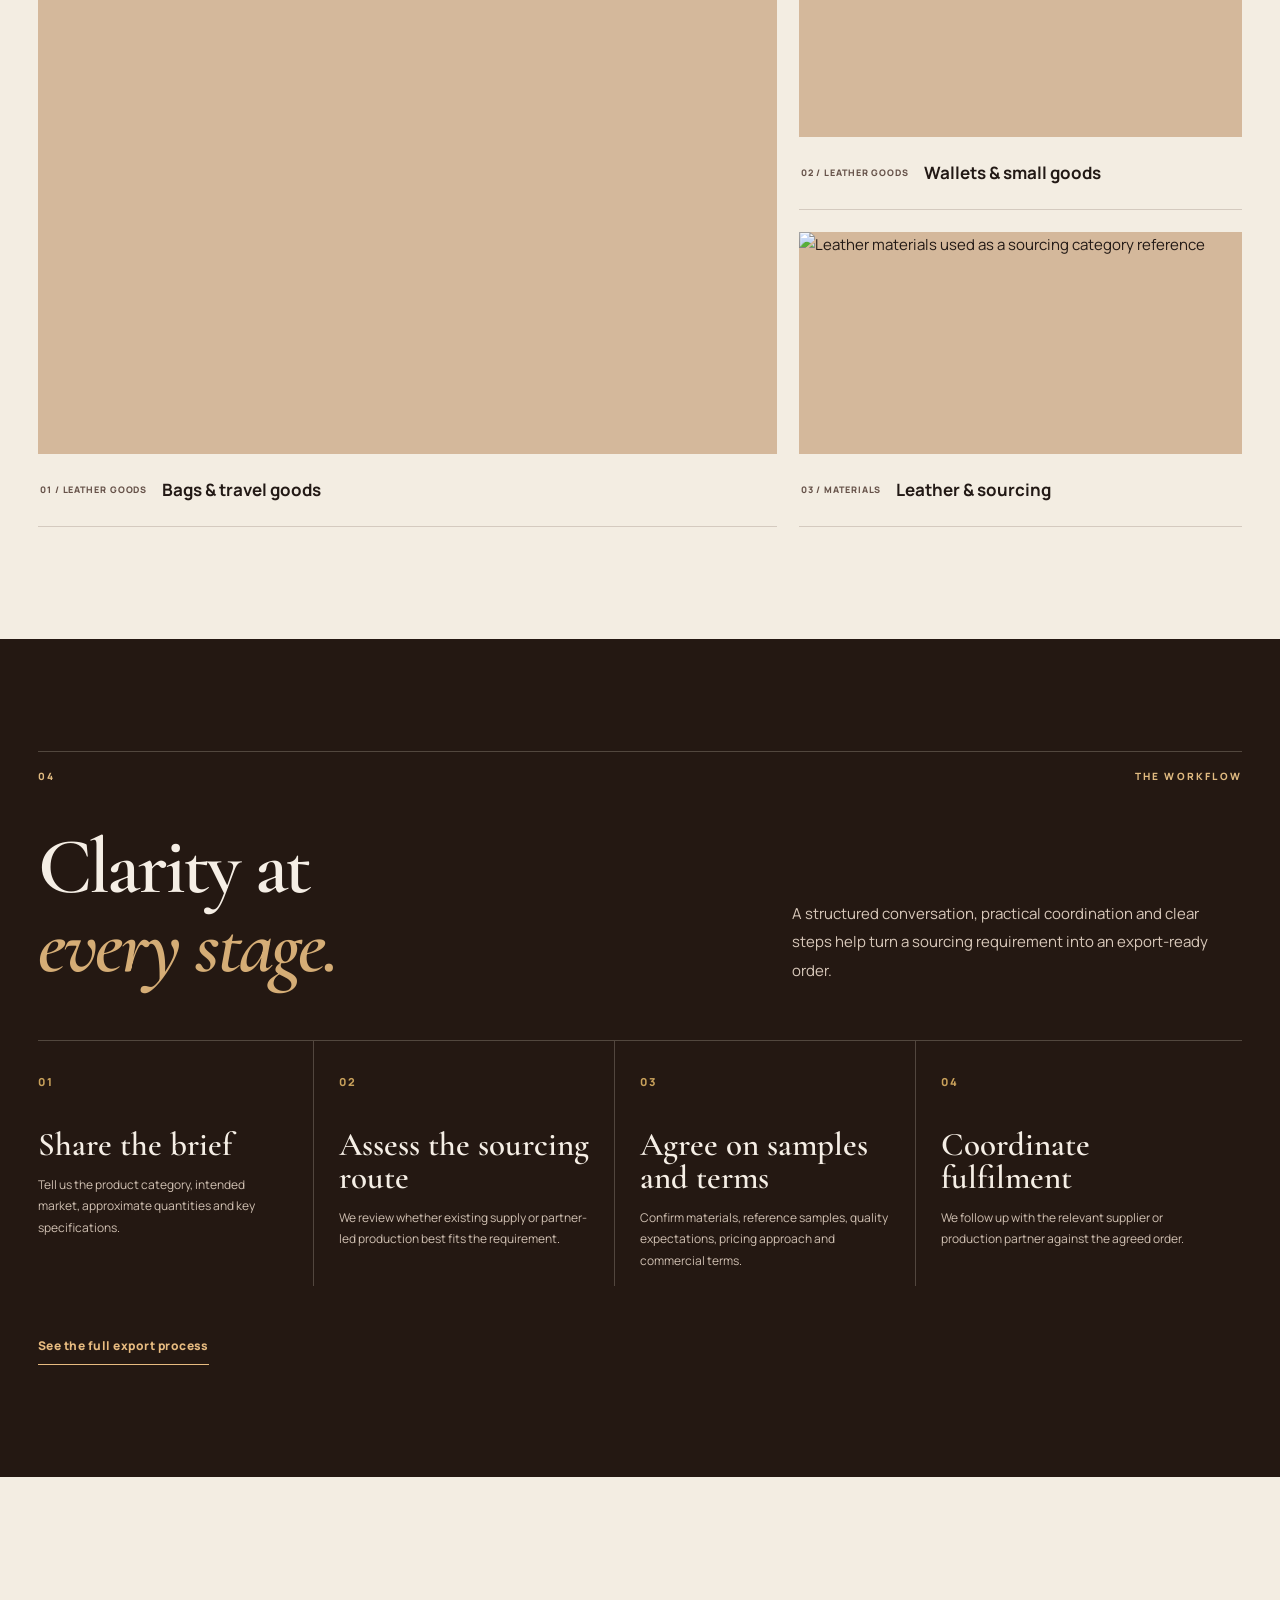
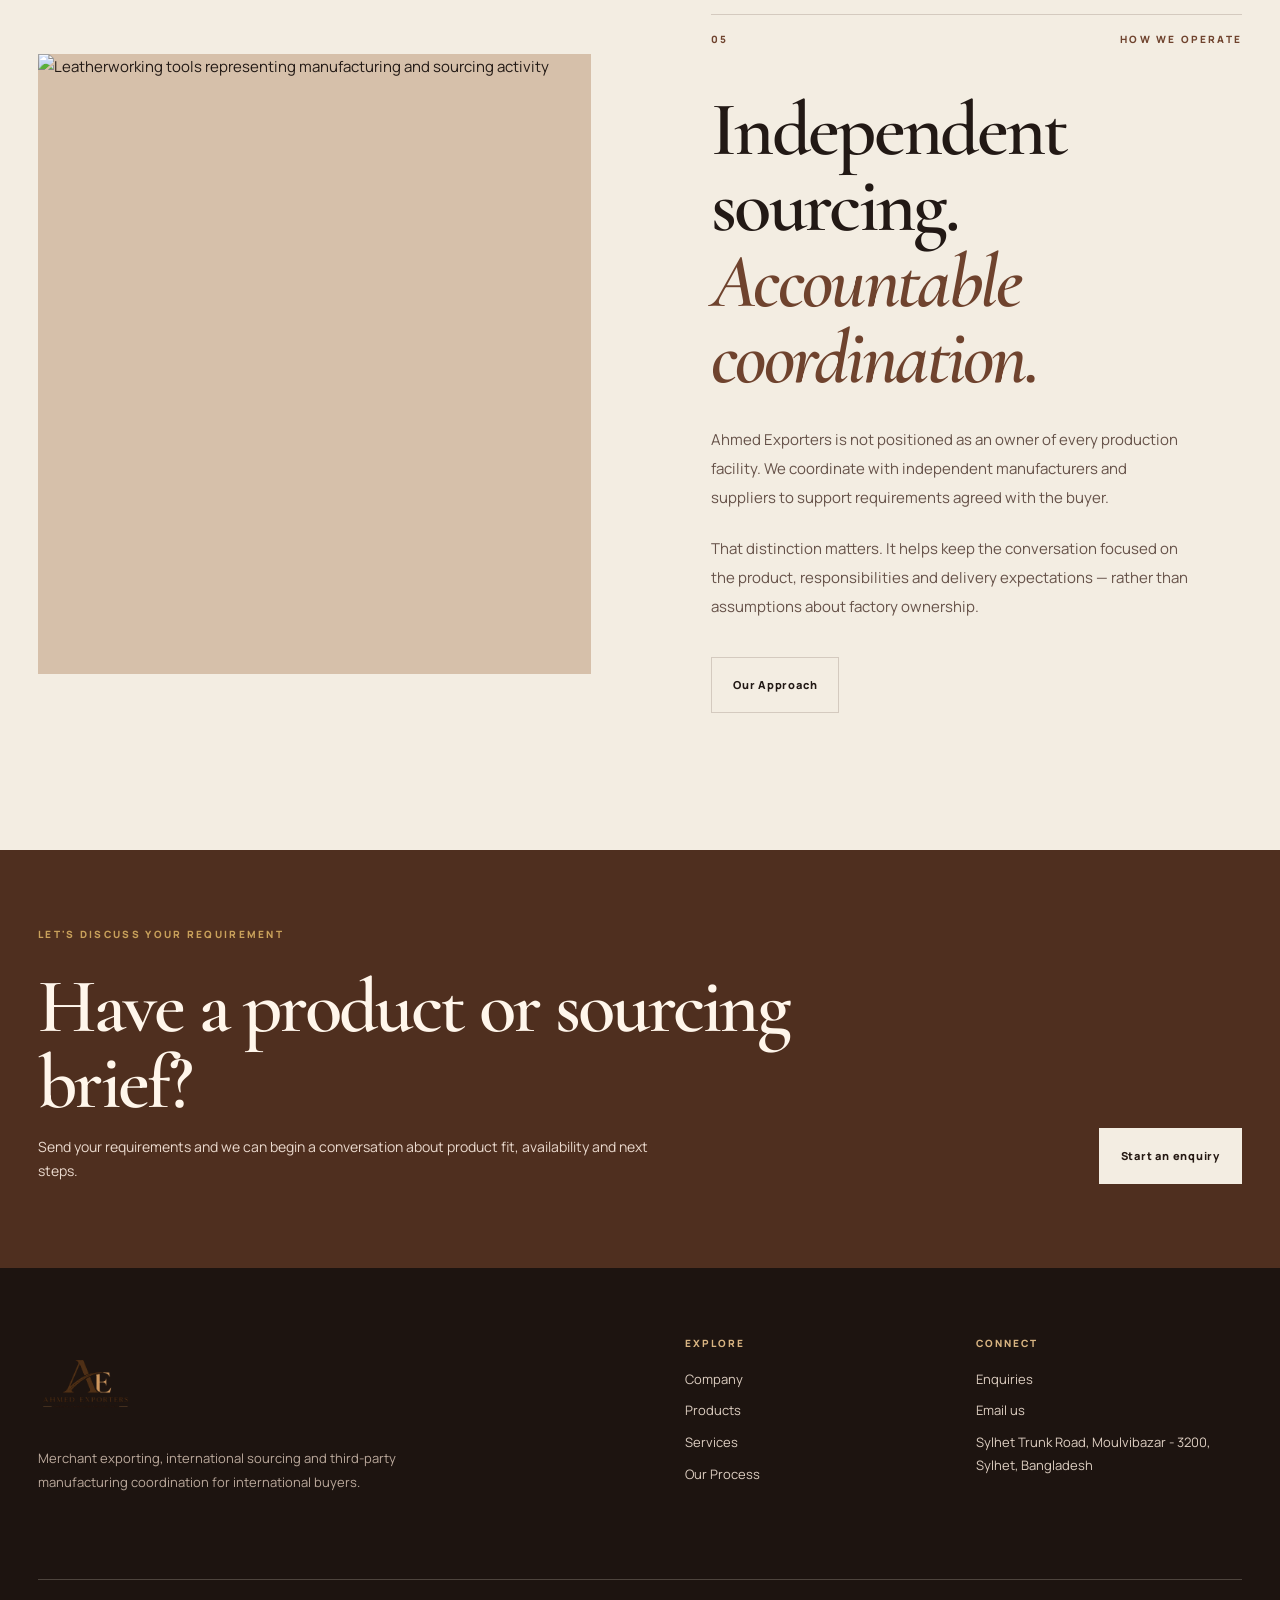
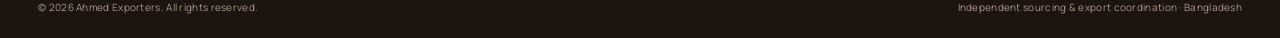
==== commit aafcabdd: "Remove redundant Sylhet-based marketing labels and refine footer copy" ====
--- a/index.html
+++ b/index.html
@@ -42,7 +42,7 @@
 <div class="hero-proof"><span class="hero-proof__line"></span><span>Merchant exporting</span><span>•</span><span>Supplier sourcing</span><span>•</span><span>Production coordination</span></div>
 </div>
 <div class="home-hero__image"><img src="https://images.pexels.com/photos/27046147/pexels-photo-27046147.jpeg?auto=compress&cs=tinysrgb&w=1400" alt="Leather bags used to illustrate Ahmed Exporters' product focus" loading="lazy" decoding="async" loading="eager" fetchpriority="high"><div class="image-label"><span>01 / PRODUCT FOCUS</span><strong>Leather Goods</strong></div></div></div>
-<div class="wrap hero-bottom"><span>ESTABLISHED 2018</span><span>BASED IN SYLHET, BANGLADESH</span><a href="#overview">SCROLL TO EXPLORE</a></div></section>
+<div class="wrap hero-bottom"><span>ESTABLISHED 2018</span><span>MERCHANT EXPORTING &amp; INTERNATIONAL SOURCING</span><a href="#overview">SCROLL TO EXPLORE</a></div></section>
 <section id="overview" class="section"><div class="wrap">
 <div class="section-index"><span>01</span><span>THE COMPANY</span></div>
 <div class="editorial-grid"><div><h2 class="display">The right product.<br><em>The right partner.</em></h2></div><div class="intro-prose"><p class="large-copy">Not every exporter is a factory. Our role is to bring sourcing, supply and manufacturing coordination together for international businesses.</p><p>Ahmed Exporters works with third-party production and supply partners. We help align buyer specifications, product sourcing, order follow-up and export preparation — without claiming to manufacture everything in-house.</p><a class="inline-link" href="about.html">Get to know Ahmed Exporters </a></div></div>
@@ -73,7 +73,7 @@
 <section class="contact-band" aria-labelledby="band-title"><div class="wrap contact-band__inner"><div><p class="eyebrow eyebrow--light">LET'S DISCUSS YOUR REQUIREMENT</p><h2 id="band-title">Have a product or sourcing brief?</h2><p>Send your requirements and we can begin a conversation about product fit, availability and next steps.</p></div><a class="btn btn--light" href="contact.html">Start an enquiry</a></div></section>
 </main>
 <footer class="footer"><div class="wrap">
-<div class="footer__top"><div class="footer__company"><a href="index.html"><img src="ahmed-exporters-logo.png" alt="Ahmed Exporters" class="footer__logo"></a><p>Merchant exporting, international sourcing and third-party manufacturing coordination, based in Bangladesh.</p></div>
+<div class="footer__top"><div class="footer__company"><a href="index.html"><img src="ahmed-exporters-logo.png" alt="Ahmed Exporters" class="footer__logo"></a><p>Merchant exporting, international sourcing and third-party manufacturing coordination for international buyers.</p></div>
 <div class="footer__links"><div><h2>Explore</h2><a href="about.html">Company</a><a href="products.html">Products</a><a href="services.html">Services</a><a href="process.html">Our Process</a></div><div><h2>Connect</h2><a href="contact.html">Enquiries</a><a href="mailto:info@ahmedexporters.com">Email us</a><span>Sylhet Trunk Road, Moulvibazar - 3200, Sylhet, Bangladesh</span></div></div></div>
 <div class="footer__bottom"><span>© <span data-year>2026</span> Ahmed Exporters. All rights reserved.</span><span>Independent sourcing &amp; export coordination · Bangladesh</span></div>
 </div></footer>
